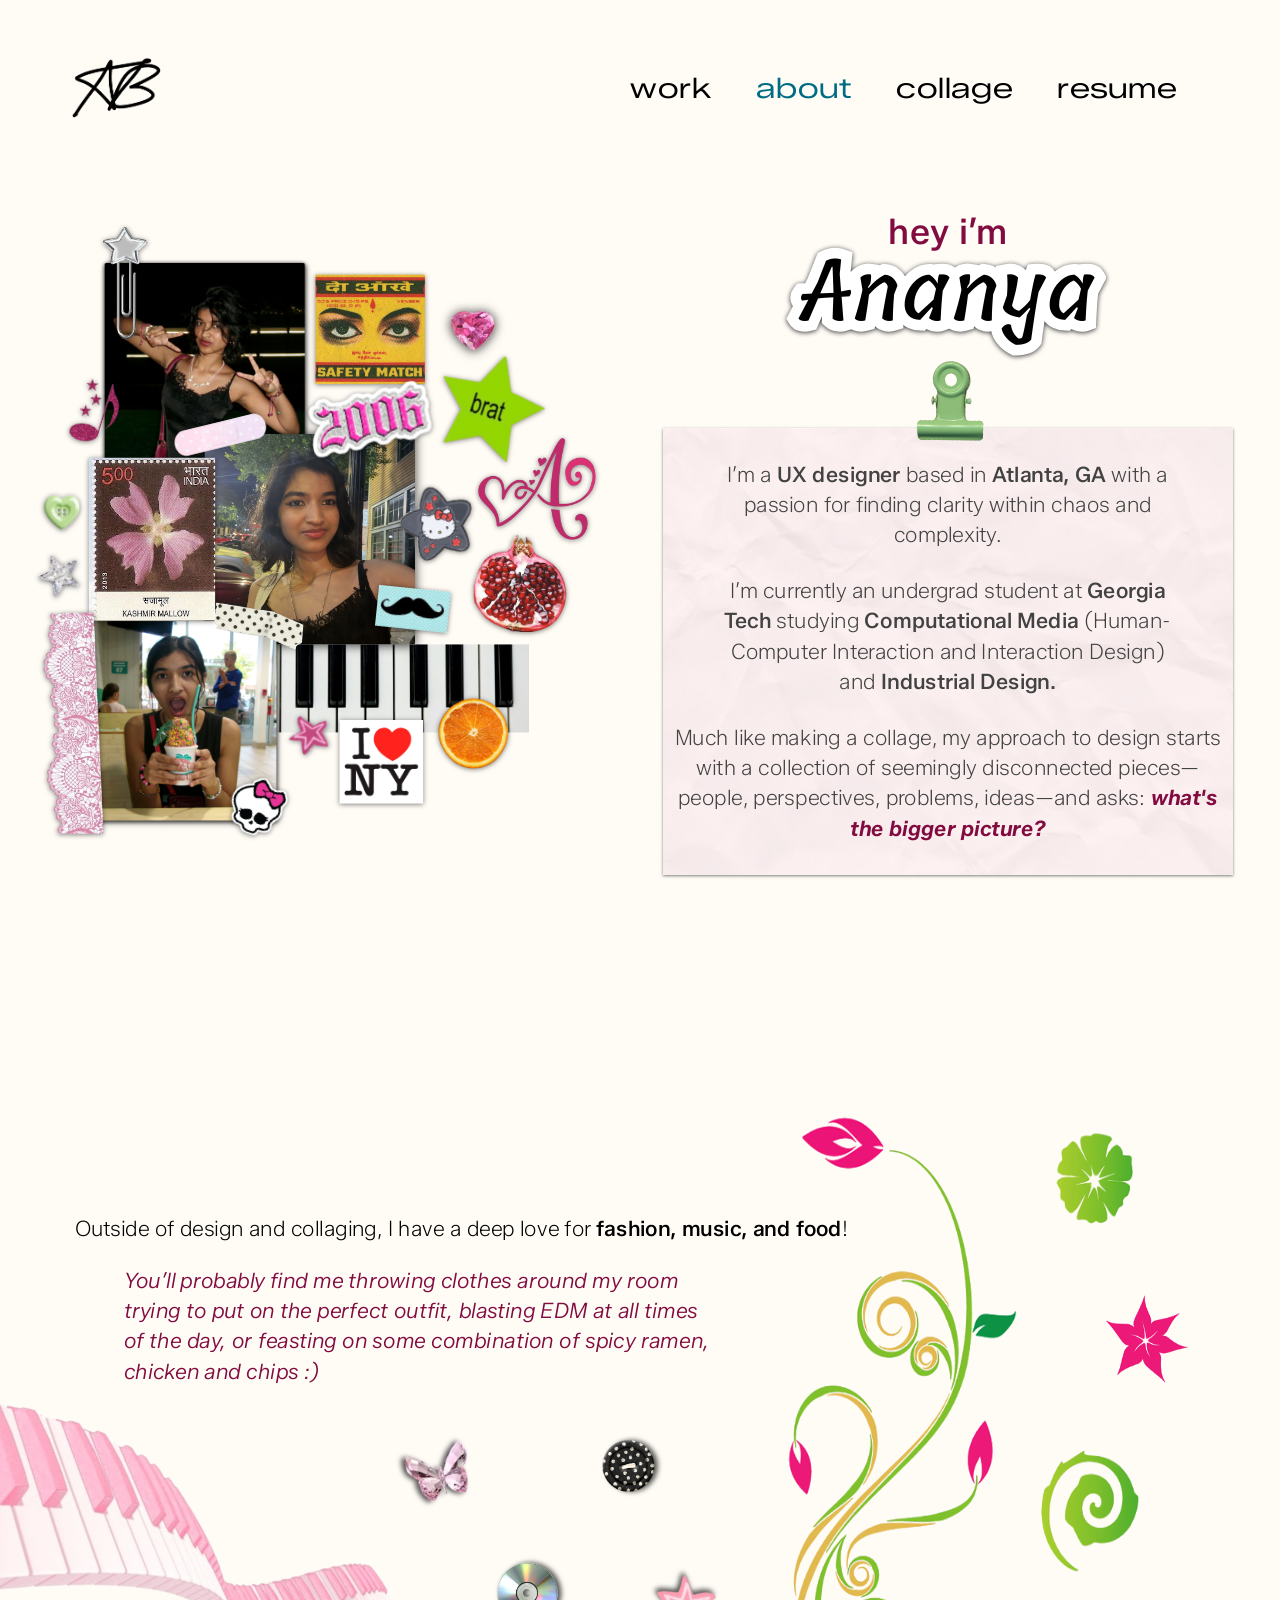
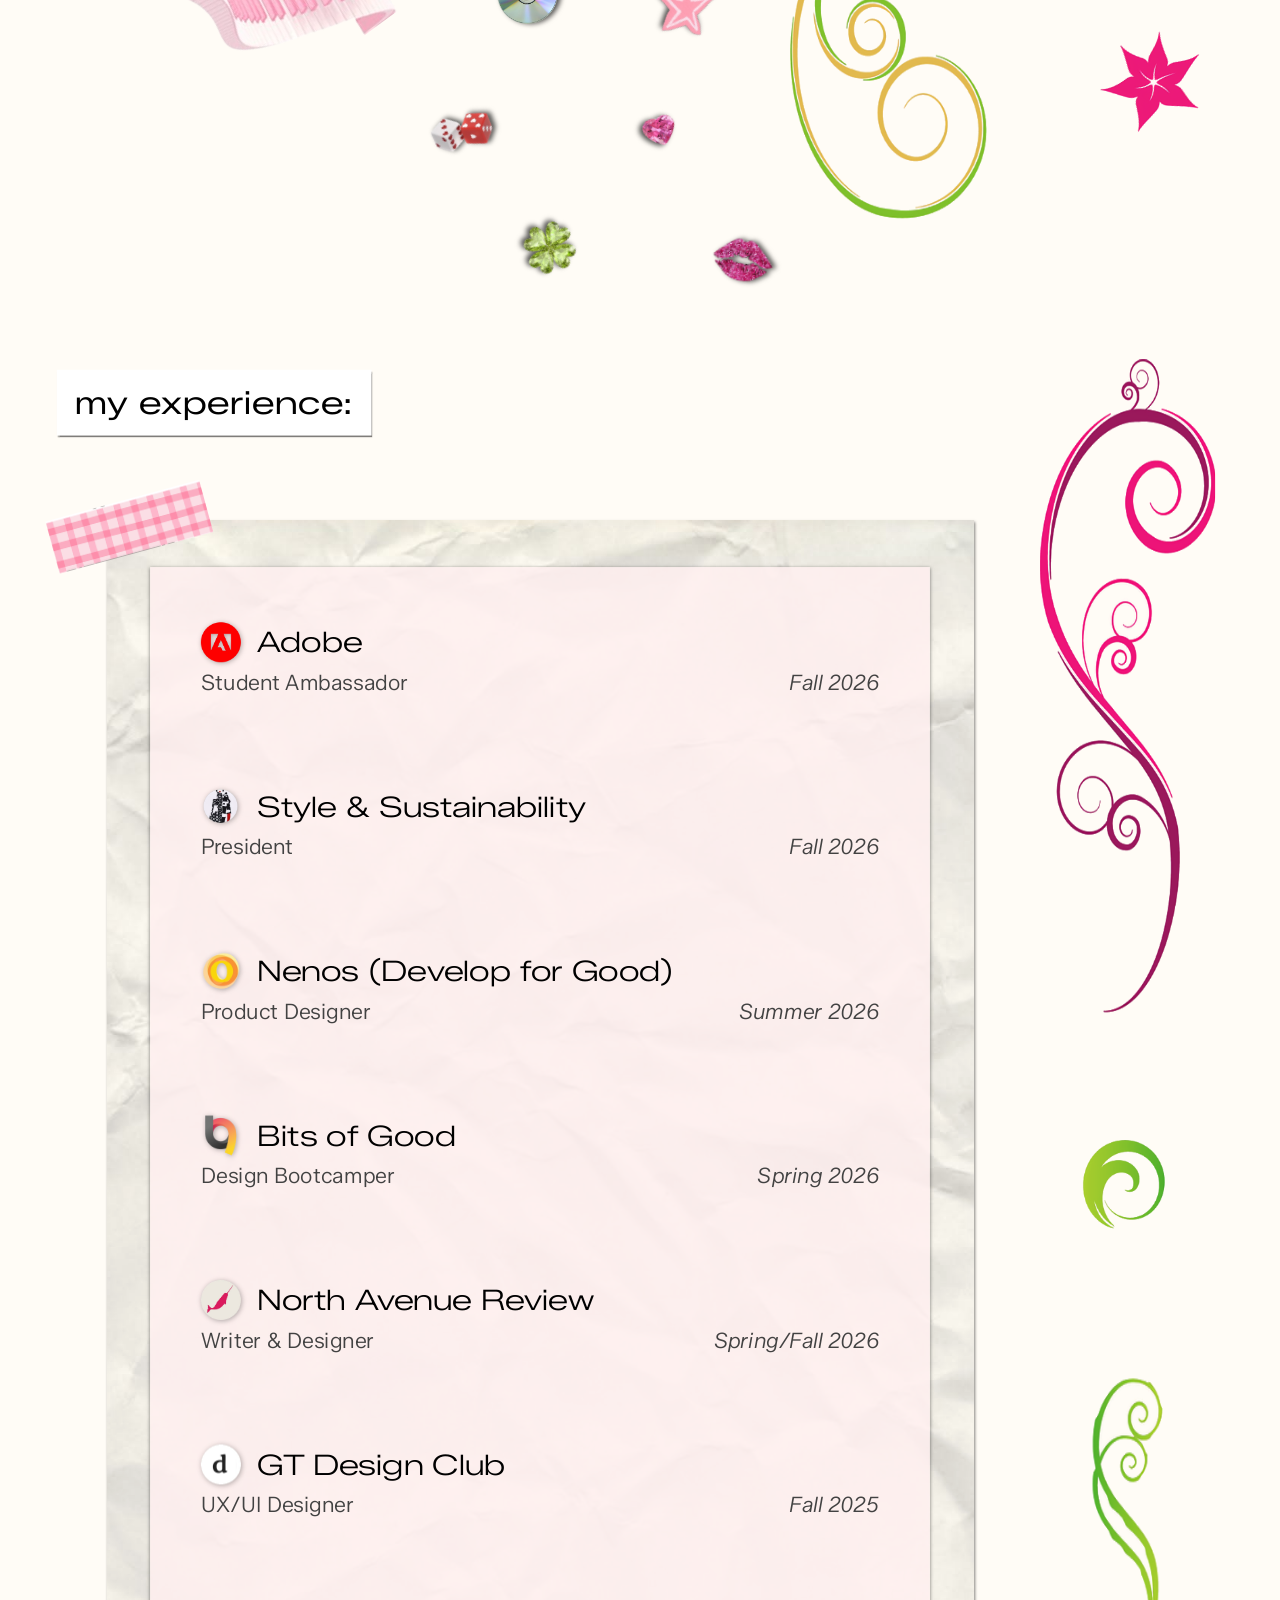
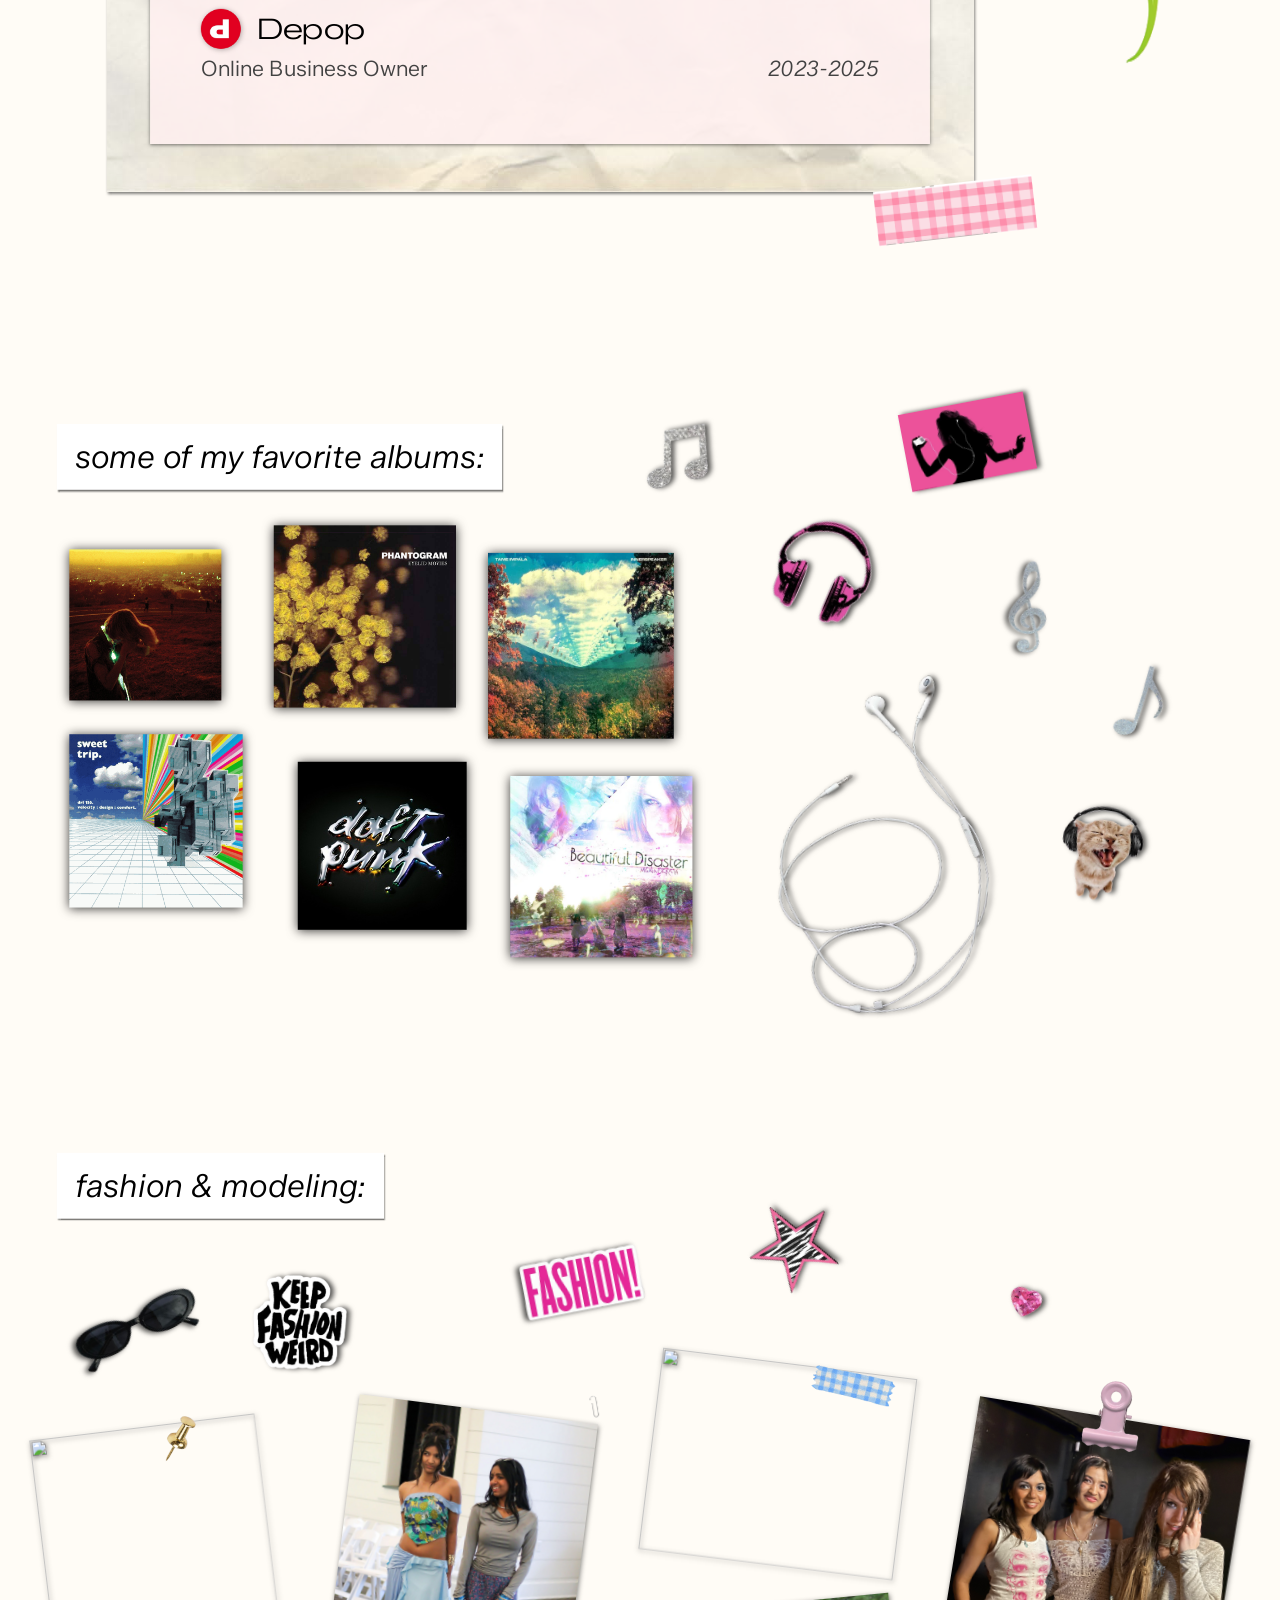
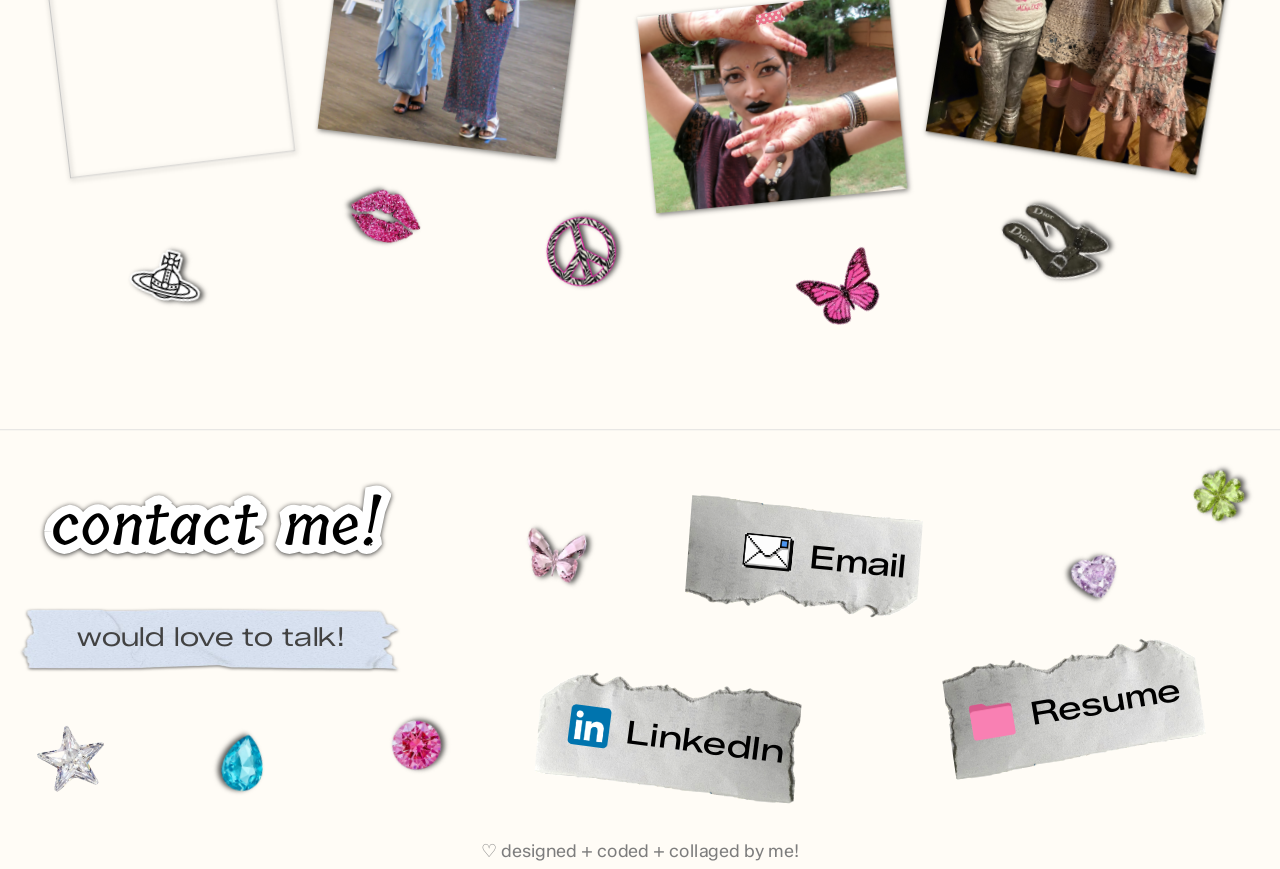
==== about.html @ a6834ad9 "first commit" ====
<!DOCTYPE html>
<html lang="en">
<head>
<meta charset="UTF-8">
<meta name="viewport" content="width=device-width, initial-scale=1.0">
<title>about ananya banerjee</title>
<link rel="preconnect" href="https://fonts.googleapis.com">
<link rel="preconnect" href="https://fonts.gstatic.com" crossorigin>
<link href="https://fonts.googleapis.com/css2?family=Tillana:wght@500&family=Zalando+Sans:ital,wght@0,200;0,300;0,400;0,500;0,600;1,300;1,500;1,600&family=Zalando+Sans+Expanded:wght@300;400;500&display=swap" rel="stylesheet">
<link rel="stylesheet" href="style.css">
</head>
<body>

<div class="canvas-wrap">
  <div class="page" style="--page-h:6378;">

    <!-- ============ NAV ============ -->
    <nav class="nav">
      <div class="nav-logo"><img src="Assets/ab_star.png" alt="AB monogram logo"></div>
      <ul class="nav-links">
        <li><a href="index.html">work</a></li>
        <li><a href="about.html" class="nav-current">about</a></li>
        <li><a href="coming-soon.html?project=Collage">collage</a></li>
        <li>
          <a href="https://docs.google.com/document/d/1rjOiWTw3FA5mIrzkZx_TTW7is4Xb-dvMyha_8OCmCT4/edit?usp=sharing"
             target="_blank"
             rel="noopener noreferrer">
            resume
          </a>
        </li>
      </ul>
    </nav>

    <!-- ============ INTRO: name + description ============ -->
    <div style="position:absolute;left:744px;top:241px;width:644px;display:flex;flex-direction:column;align-items:center;gap:105px;">
      <div style="display:flex;flex-direction:column;align-items:center;gap:0px;">
        <p class="about-name-label">hey i&rsquo;m</p>
        <p class="about-name">Ananya</p>
      </div>
      <div style="position:relative;width:641px;height:502px;">
        <img src="Assets/crinkled_paper.png" alt="" style="position:absolute;inset:0;width:100%;height:100%;object-fit:cover;">
        <div class="desc-card" style="position:absolute;inset:0;width:100%;height:100%;">
          <p>I&rsquo;m a <span class="med">UX designer</span> based in <span class="med">Atlanta, GA</span> with a passion for finding clarity within chaos and complexity.</p>
          <p style="margin-left:20px;margin-right:20px;">I&rsquo;m currently an undergrad student at <span class="med">Georgia Tech</span> studying <span class="med">Computational Media</span> (Human-Computer Interaction and Interaction Design) and <span class="med">Industrial Design.</span></p>
          <p style="margin-left:-33px;margin-right:-33px;">Much like making a collage, my approach to design starts with a collection of seemingly disconnected pieces&mdash;people, perspectives, problems, ideas&mdash;and asks: <span class="accent">what's the bigger picture?</span></p>
        </div>
      </div>
    </div>

    <!-- ============ INTRO: photo collage + decorative ephemera ============ -->
    <div class="photo-frame" style="left:112.09px;top:290.54px;width:236.539px;height:236.539px;"><img src="Assets/about_img1.png" alt="Ananya at night"></div>
    <div class="sk" style="--l:207.75px;--t:725px;--w:386.985px;--h:99.138px;"><img src="Assets/pianO_basic.jpg" alt=""></div>
    <div class="photo-frame rounded" style="left:230.36px;top:487.95px;width:236.974px;height:236.974px;filter:drop-shadow(0px 1px 6px rgba(0,0,0,0.8));"><img src="Assets/about_img2.png" alt="Ananya photo" style="object-position:50% 30%;"></div>
    <div class="photo-frame" style="left:80.35px;top:693.79px;width:236.539px;height:236.539px;"><img src="Assets/about_img3.png" alt="Ananya photo"></div>

    <div class="sk shadow-sm" style="--l:355px;--t:309px;--w:123.487px;--h:123.487px;"><img src="Assets/about_match.png" alt=""></div>

    <div class="sk" style="--l:460.64px;--t:375.42px;--w:169.403px;--h:169.403px;">
      <div class="sk-i shadow-sm" style="--iw:123.487px;--ih:123.487px;--r:30.94deg;"><img src="Assets/about_brat.png" alt=""></div>
    </div>

    <div class="sk shadow-sm" style="--l:100px;--t:515px;--w:142px;--h:183px;"><img src="Assets/india_stamp_flower.jpg" alt=""></div>

    <div class="sk" style="--l:443px;--t:539px;--w:97.978px;--h:96.189px;">
      <div class="sk-i shadow-sm" style="--iw:82.009px;--ih:79.61px;--r:-13.16deg;"><img src="Assets/hk_stra.png" alt=""></div>
    </div>

    <div class="sk" style="--l:341px;--t:424px;--w:150.87px;--h:94.377px;">
      <div class="sk-i shadow-sm" style="--iw:140.141px;--ih:67.548px;--r:-11.61deg;"><img src="Assets/2006.png" alt=""></div>
    </div>

    <div class="sk" style="--l:429.51px;--t:660.66px;--w:70.587px;--h:47.771px;">
      <div class="sk-i shadow-sm" style="--iw:81.31px;--ih:45.655px;--r:5.88deg;"><img src="Assets/blue_mustache.jpg" alt=""></div>
    </div>

    <div class="sk" style="--l:188.62px;--t:461.86px;--w:115.054px;--h:56.544px;">
      <div class="sk-i" style="--iw:110.8px;--ih:31.291px;--r:-13.64deg;"><img src="Assets/bandage.png" alt=""></div>
    </div>

    <div class="sk shadow-sm" style="--l:527.6px;--t:464.9px;--w:162.775px;--h:165.073px;"><img src="Assets/A_curvy.png" alt=""></div>

    <div class="sk shadow-sm" style="--l:532.99px;--t:601.87px;--w:103.646px;--h:109.404px;"><img src="Assets/pomegranate.png" alt=""></div>

    <div class="sk shadow-sm" style="--l:115.27px;--t:255.15px;--w:51.164px;--h:127.324px;"><img src="Assets/star_clip.png" alt=""></div>

    <div class="sk shadow-sm" style="--l:382px;--t:810px;--w:93.92px;--h:93.92px;"><img src="Assets/ilyny.jpg" alt=""></div>

    <div class="sk" style="--l:45px;--t:401px;--w:135.691px;--h:116.774px;">
      <div class="sk-i shadow-sm" style="--iw:84.512px;--ih:95.481px;--r:17.83deg;"><img src="Assets/music.png" alt=""></div>
    </div>

    <div class="sk shadow-sm" style="--l:492.99px;--t:785.36px;--w:79.005px;--h:79.267px;"><img src="Assets/orange.png" alt=""></div>

    <div class="sk" style="--l:317.32px;--t:793.19px;--w:64.992px;--h:64.959px;">
      <div class="sk-i flip shadow-sm" style="--iw:44.513px;--ih:47.38px;--r:134.54deg;"><img src="Assets/dark_pink_star.png" alt=""></div>
    </div>

    <div class="sk" style="--l:40px;--t:614.577px;--w:54.063px;--h:64.063px;">
      <div class="sk-i shadow-sm" style="--iw:58.109px;--ih:58.109px;--r:-25.32deg;"><img src="Assets/star_gem.png" alt=""></div>
    </div>

    <div class="sk shadow-card" style="--l:480px;--t:320px;--w:104px;--h:104px;"><img src="Assets/pink_gem.png" alt=""></div>

    <div class="sk shadow-sm" style="--l:49px;--t:686px;--w:67.216px;--h:255.236px;"><img src="Assets/pink_lace.png" alt=""></div>

    <div class="sk" style="--l:239.49px;--t:856.67px;--w:99.263px;--h:101.289px;">
      <div class="sk-i shadow-sm" style="--iw:76.941px;--ih:80.261px;--r:19.43deg;"><img src="Assets/mh_logo.png" alt=""></div>
    </div>

    <div class="sk" style="--l:239px;--t:678px;--w:103.272px;--h:52.836px;">
      <div class="sk-i" style="--iw:100px;--ih:45px;--r:4.58deg;"><img src="Assets/white_black_polka_tape.png" alt=""></div>
    </div>

    <div class="sk" style="--l:54px;--t:558.424px;--w:30px;--h:35.062px;">
      <div class="sk-i shadow-sm" style="--iw:84.934px;--ih:64.64px;--r:-0.68deg;"><img src="Assets/green_heart.png" alt=""></div>
    </div>

    <!-- ============ decorative vines (metro_24) + piano ============ -->
    <div class="sk" style="--l:851px;--t:1255px;--w:304px;--h:826px;">
      <div class="sk-i" style="--iw:304px;--ih:826px;transform:rotate(180deg) scaleY(-1);">
        <div class="crop"><img src="Assets/metro_24.png" alt="" style="left:-77.14%;top:0%;width:365.71%;height:118.68%;"></div>
      </div>
    </div>
    <div class="sk" style="--l:1170px;--t:2204px;--w:197px;--h:769px;">
      <div class="crop"><img src="Assets/metro_24.png" alt="" style="left:-0.16%;top:-0.05%;width:494.12%;height:118.68%;"></div>
    </div>
    <div class="sk" style="--l:1200px;--t:3340px;--w:140px;--h:352px;">
      <div class="crop"><img src="Assets/metro_24.png" alt="" style="left:-702.36%;top:-8.33%;width:927.06%;height:388.22%;"></div>
    </div>
    <div class="sk" style="--l:1210px;--t:3071px;--w:106px;--h:122px;">
      <div class="crop"><img src="Assets/metro_24.png" alt="" style="left:-813.13%;top:-315.17%;width:927.06%;height:638.57%;"></div>
    </div>
    <div class="sk" style="--l:1182px;--t:1250px;--w:104px;--h:147px;">
      <div class="crop"><img src="Assets/metro_24.png" alt="" style="left:-937.59%;top:-115.15%;width:1069.01%;height:666.86%;"></div>
    </div>
    <div class="sk" style="--l:1242px;--t:1453px;--w:98px;--h:111px;">
      <div class="crop"><img src="Assets/metro_24.png" alt="" style="left:-556.82%;top:-422.08%;width:861.84%;height:666.86%;"></div>
    </div>
    <div class="sk" style="--l:1170px;--t:1624px;--w:116px;--h:147px;">
      <div class="crop"><img src="Assets/metro_24.png" alt="" style="left:-842.27%;top:-220.58%;width:958.42%;height:666.86%;"></div>
    </div>
    <div class="sk" style="--l:1210px;--t:1808px;--w:171.116px;--h:166.412px;">
      <div class="sk-i" style="--iw:114px;--ih:130px;transform:rotate(-123deg) scaleY(-1);">
        <div class="crop"><img src="Assets/metro_24.png" alt="" style="left:-556.82%;top:-422.08%;width:861.84%;height:666.86%;"></div>
      </div>
    </div>
    <div class="sk" style="--l:-180px;--t:1356px;--w:699.173px;--h:699.173px;">
      <div class="sk-i" style="--iw:500px;--ih:500px;--r:53.59deg;"><img src="Assets/piano.png" alt=""></div>
    </div>

    <!-- ============ blurb: hobbies ============ -->
    <p class="blurb" style="left:84px;top:1365px;width:887px;">Outside of design and collaging, I have a deep love for <span class="med">fashion, music, and food</span>!</p>
    <p class="blurb-accent" style="left:139px;top:1424px;width:660px;">You&rsquo;ll probably find me throwing clothes around my room trying to put on the perfect outfit, blasting EDM at all times of the day, or feasting on some combination of spicy ramen, chicken and chips :)</p>

    <div class="sk" style="--l:444px;--t:1599px;--w:103.917px;--h:115.263px;">
      <div class="sk-i shadow-l" style="--iw:81.123px;--ih:97.312px;--r:-15.29deg;"><img src="Assets/butterfly_gem.png" alt=""></div>
    </div>
    <div class="sk shadow-r" style="--l:553px;--t:1752px;--w:82px;--h:80px;"><img src="Assets/cd.png" alt=""></div>
    <div class="sk shadow-r" style="--l:678px;--t:1620px;--w:58px;--h:58px;"><img src="Assets/button.png" alt=""></div>
    <div class="sk" style="--l:722px;--t:1761px;--w:99.98px;--h:98.651px;">
      <div class="sk-i flip shadow-r" style="--iw:69px;--ih:74px;--r:-124.17deg;"><img src="Assets/star_light_pink.png" alt=""></div>
    </div>
    <div class="sk" style="--l:465px;--t:1904px;--w:112.027px;--h:92.823px;">
      <div class="sk-i shadow-r" style="--iw:96px;--ih:62px;--r:-21.46deg;"><img src="Assets/dice.png" alt=""></div>
    </div>
    <div class="sk" style="--l:796px;--t:2061px;--w:80.009px;--h:63.4px;">
      <div class="sk-i shadow-r" style="--iw:74px;--ih:55px;--r:6.82deg;"><img src="Assets/lips.png" alt=""></div>
    </div>
    <div class="sk" style="--l:695px;--t:1904px;--w:94.434px;--h:88.028px;">
      <div class="sk-i shadow-l" style="--iw:77.26px;--ih:67.185px;--r:-18.28deg;"><img src="Assets/pink_gem.png" alt=""></div>
    </div>
    <div class="sk" style="--l:580px;--t:2040px;--w:76.386px;--h:76.386px;">
      <div class="sk-i shadow-l" style="--iw:56.731px;--ih:56.731px;--r:27.19deg;"><img src="Assets/lucky_gem.png" alt=""></div>
    </div>

    <!-- ============ EXPERIENCE ============ -->
    <p class="label-plain" style="left:64px;top:2216px;">my experience:</p>

    <div class="exp-outer" style="left:120px;top:2385px;width:976px;height:1431px;">
      <img class="bg" src="Assets/crinkled_paper.png" alt="">
      <div class="exp-panel">
        <div class="exp-list">
          <div class="exp-item">
            <div class="exp-title-row">
              <div class="exp-logo"><img src="Assets/adobe.png" alt=""></div>
              <p class="exp-company">Adobe</p>
            </div>
            <div class="exp-subtitle-row"><span>Student Ambassador</span><span class="exp-date">Fall 2026</span></div>
          </div>
          <div class="exp-item">
            <div class="exp-title-row">
              <div class="exp-logo"><img src="Assets/logo_style_sustainability.png" alt=""></div>
              <p class="exp-company">Style &amp; Sustainability</p>
            </div>
            <div class="exp-subtitle-row"><span>President</span><span class="exp-date">Fall 2026</span></div>
          </div>
          <div class="exp-item">
            <div class="exp-title-row">
              <div class="exp-logo"><img src="Assets/logo_nenos.png" alt=""></div>
              <p class="exp-company">Nenos (Develop for Good)</p>
            </div>
            <div class="exp-subtitle-row"><span>Product Designer</span><span class="exp-date">Summer 2026</span></div>
          </div>
          <div class="exp-item">
            <div class="exp-title-row">
              <div class="exp-logo"><img src="Assets/logo_bits_of_good.png" alt=""></div>
              <p class="exp-company">Bits of Good</p>
            </div>
            <div class="exp-subtitle-row"><span>Design Bootcamper</span><span class="exp-date">Spring 2026</span></div>
          </div>
          <div class="exp-item">
            <div class="exp-title-row">
              <div class="exp-logo"><img src="Assets/logo_north_ave_review.png" alt=""></div>
              <p class="exp-company">North Avenue Review</p>
            </div>
            <div class="exp-subtitle-row"><span>Writer &amp; Designer</span><span class="exp-date">Spring/Fall 2026</span></div>
          </div>
          <div class="exp-item">
            <div class="exp-title-row">
              <div class="exp-logo"><img src="Assets/logo_gt_design_club.png" alt=""></div>
              <p class="exp-company">GT Design Club</p>
            </div>
            <div class="exp-subtitle-row"><span>UX/UI Designer</span><span class="exp-date">Fall 2025</span></div>
          </div>
          <div class="exp-item">
            <div class="exp-title-row">
              <div class="exp-logo"><img src="Assets/logo_depop.png" alt=""></div>
              <p class="exp-company">Depop</p>
            </div>
            <div class="exp-subtitle-row"><span>Online Business Owner</span><span class="exp-date">2023-2025</span></div>
          </div>
        </div>
      </div>
    </div>

    <div class="sk" style="--l:982px;--t:3796px;--w:185.254px;--h:81.041px;">
      <div class="sk-i" style="--iw:179.475px;--ih:61px;--r:-6.54deg;"><img src="Assets/ginghamtape.png" alt=""></div>
    </div>
    <div class="sk" style="--l:51.03px;--t:2339.57px;--w:189.188px;--h:105.891px;">
      <div class="sk-i" style="--iw:179.475px;--ih:61px;--r:-15.19deg;"><img src="Assets/ginghamtape.png" alt=""></div>
    </div>
    <div class="sk" style="--l:1022.01px;--t:363.33px;--w:86.013px;--h:180.806px;">
      <div class="sk-i" style="--iw:74.912px;--ih:93.138px;--r:-7.21deg;"><img src="Assets/green_clip.png" alt=""></div>
    </div>

    <!-- ============ FAVORITE ALBUMS ============ -->
    <p class="label-italic" style="left:64px;top:4077px;">some of my favorite albums:</p>

    <div class="sk shadow-card" style="--l:78px;--t:4218px;--w:171px;--h:170px;"><img src="Assets/era_extrana.png" alt=""></div>
    <div class="sk shadow-card" style="--l:308px;--t:4191px;--w:205px;--h:205px;"><img src="Assets/eyelid_movies.jpg" alt=""></div>
    <div class="sk shadow-card" style="--l:549px;--t:4222px;--w:209px;--h:209px;"><img src="Assets/innerspeaker.webp" alt=""></div>
    <div class="sk shadow-card" style="--l:78px;--t:4426px;--w:195px;--h:195px;"><img src="Assets/sweet_trip.png" alt=""></div>
    <div class="sk shadow-card" style="--l:335px;--t:4457px;--w:190px;--h:189px;"><img src="Assets/discovery.jpg" alt=""></div>
    <div class="sk shadow-card" style="--l:574px;--t:4473px;--w:205px;--h:204px;"><img src="Assets/mgna_crrrta.webp" alt=""></div>

    <div class="sk" style="--l:715px;--t:4064px;--w:97.631px;--h:95.954px;">
      <div class="sk-i shadow-r" style="--iw:86px;--ih:84px;--r:-8.63deg;"><img src="Assets/music_double.png" alt=""></div>
    </div>
    <div class="sk" style="--l:854px;--t:4167px;--w:144.688px;--h:147.147px;">
      <div class="sk-i shadow-r" style="--iw:108.818px;--ih:113.491px;--r:23.16deg;"><img src="Assets/headphones.png" alt=""></div>
    </div>
    <div class="sk" style="--l:1010px;--t:4040px;--w:156.593px;--h:113.147px;">
      <div class="sk-i shadow-r" style="--iw:142.658px;--ih:88.054px;--r:-10.76deg;"><img src="Assets/ipod.jpg" alt=""></div>
    </div>
    <div class="sk" style="--l:852px;--t:4337px;--w:296.06px;--h:429.051px;">
      <div class="sk-i shadow-r" style="--iw:245px;--ih:400px;--r:7.65deg;"><img src="Assets/wired_head.png" alt=""></div>
    </div>
    <div class="sk" style="--l:1116px;--t:4220.99px;--w:83.77px;--h:126.673px;">
      <div class="sk-i shadow-l" style="--iw:59.485px;--ih:116.394px;--r:-12.79deg;"><img src="Assets/treble.png" alt=""></div>
    </div>
    <div class="sk" style="--l:1159.97px;--t:4474.88px;--w:153.87px;--h:168.796px;">
      <div class="sk-i shadow-r" style="--iw:130.377px;--ih:148.704px;--r:9.84deg;"><img src="Assets/cat_headphones.png" alt=""></div>
    </div>
    <div class="sk" style="--l:1237px;--t:4337px;--w:92.208px;--h:109.873px;">
      <div class="sk-i shadow-r" style="--iw:66.7px;--ih:94px;--r:17.77deg;"><img src="Assets/eighth_note.png" alt=""></div>
    </div>

    <!-- ============ FASHION & MODELING ============ -->
    <p class="label-italic" style="left:64px;top:4897px;">fashion &amp; modeling:</p>

    <div class="photo-frame" style="left:380px;top:5184px;width:270px;height:379px;transform:rotate(7.19deg);"><img src="fotos of meee/IMG_8413.jpg" alt=""></div>
    <div class="photo-frame" style="left:1070px;top:5193px;width:308.37px;height:381.935px;transform:rotate(9.23deg);"><img src="Assets/converted/IMG_4389.jpg" alt=""></div>
    <div class="photo-frame" style="left:55px;top:5204px;width:255px;height:383px;transform:rotate(-6.9deg);"><img src="fotos of meee/IMG_8799.JPG" alt=""></div>
    <div class="photo-frame" style="left:727px;top:5405px;width:283.727px;height:221.763px;transform:rotate(-5.58deg);"><img src="fotos of meee/102_2650.JPG" alt=""></div>
    <div class="photo-frame" style="left:731px;top:5133px;width:288.268px;height:228.287px;transform:rotate(7.07deg);"><img src="fotos of meee/100_1731.jpg" alt=""></div>

    <div class="sk" style="--l:170px;--t:5189px;--w:60.719px;--h:54.889px;">
      <div class="sk-i" style="--iw:49.992px;--ih:35.062px;--r:151.03deg;"><img src="Assets/gold_pin.png" alt=""></div>
    </div>
    <div class="sk" style="--l:651px;--t:5144px;--w:35px;--h:72px;"><img src="Assets/half_paperclip.png" alt="" style="object-fit:contain;"></div>
    <div class="sk" style="--l:894px;--t:5093px;--w:131.168px;--h:131.168px;">
      <div class="sk-i" style="--iw:93.39px;--ih:93.39px;--r:38.29deg;"><img src="Assets/blue_gingham.png" alt=""></div>
    </div>
    <div class="sk" style="--l:820px;--t:5393px;--w:90.183px;--h:52.843px;">
      <div class="sk-i" style="--iw:84.625px;--ih:37.633px;--r:-10.82deg;"><img src="Assets/pink_polka.png" alt="" style="object-fit:contain;"></div>
    </div>
    <div class="sk" style="--l:1200px;--t:5139px;--w:107.989px;--h:107.989px;">
      <div class="sk-i" style="--iw:94.112px;--ih:94.112px;--r:9.23deg;"><img src="Assets/light_pink_clip.png" alt=""></div>
    </div>
    <div class="sk" style="--l:579px;--t:4980px;--w:145.729px;--h:93.615px;">
      <div class="sk-i shadow-l" style="--iw:135px;--ih:95px;--r:-11.06deg;"><img src="Assets/fashion.png" alt=""></div>
    </div>
    <div class="sk" style="--l:78px;--t:5040px;--w:155.595px;--h:110.846px;">
      <div class="sk-i shadow-l" style="--iw:147.32px;--ih:52.552px;--r:-25.5deg;"><img src="Assets/sunglasses.png" alt=""></div>
    </div>
    <div class="sk" style="--l:131px;--t:5663px;--w:113.61px;--h:94.827px;">
      <div class="sk-i shadow-r" style="--iw:98.554px;--ih:72.292px;--r:14.62deg;"><img src="Assets/vw.png" alt=""></div>
    </div>
    <div class="sk shadow-r" style="--l:280px;--t:5030px;--w:115px;--h:115px;"><img src="Assets/fash_weird.png" alt=""></div>
    <div class="sk" style="--l:1122px;--t:5612px;--w:131.696px;--h:118.523px;">
      <div class="sk-i shadow-r" style="--iw:111px;--ih:92px;--r:-15.64deg;"><img src="Assets/dior.png" alt=""></div>
    </div>
    <div class="sk" style="--l:824px;--t:4932px;--w:134.471px;--h:133.233px;">
      <div class="sk-i shadow-r" style="--iw:99px;--ih:95px;--r:-32.36deg;"><img src="Assets/zebra_star.png" alt=""></div>
    </div>
    <div class="sk" style="--l:1107px;--t:5019px;--w:93.267px;--h:91.315px;">
      <div class="sk-i shadow-r" style="--iw:75px;--ih:72px;--r:17.61deg;"><img src="Assets/pink_gem.png" alt=""></div>
    </div>
    <div class="sk" style="--l:383px;--t:5601px;--w:102.105px;--h:84.472px;">
      <div class="sk-i shadow-l" style="--iw:90px;--ih:67px;--r:12.17deg;"><img src="Assets/lips.png" alt=""></div>
    </div>
    <div class="sk" style="--l:606px;--t:5635px;--w:96.076px;--h:96.076px;">
      <div class="sk-i shadow-r" style="--iw:78.011px;--ih:78.011px;--r:-15.56deg;"><img src="Assets/peace_zebra.png" alt=""></div>
    </div>
    <div class="sk" style="--l:894px;--t:5665px;--w:116.912px;--h:115.592px;">
      <div class="sk-i" style="--iw:88px;--ih:77px;--r:-40.13deg;"><img src="Assets/pink_butterfly.png" alt=""></div>
    </div>

    <!-- ============ FOOTER / CONTACT (identical to home page) ============ -->
    <footer class="site-footer">
      <p class="footer-title">contact me!</p>

      <div class="sk" style="--l:769.58px;--t:70.39px;--w:269.65px;--h:145.45px;">
        <div class="sk-i flip" style="--iw:126.8px;--ih:261.13px;--r:-85.83deg;"><img class="paper" src="Assets/my own photos:assets/paper_scrap_3_cropped.png" alt=""></div>
      </div>
      <div class="sk" style="--l:834.6px;--t:113.61px;--w:169.57px;--h:59px;">
        <div class="sk-i contact-link" style="--iw:166.18px;--ih:43.24px;--r:5.51deg;">
          <div class="crop" style="width:55.51px;height:39.72px;flex-shrink:0;"><img src="Assets/email_icon.png" alt="" style="left:-23.28%;top:-50.2%;width:143.68%;height:200.8%;"></div>
          <span>Email</span>
        </div>
      </div>

      <div class="sk" style="--l:600.63px;--t:266.2px;--w:302.67px;--h:156.97px;">
        <div class="sk-i flip" style="--iw:133.09px;--ih:292.62px;--r:94.77deg;"><img class="paper" src="Assets/my own photos:assets/paper_scrap_3_cropped.png" alt=""></div>
      </div>
      <div class="sk" style="--l:638.17px;--t:307.8px;--w:227.6px;--h:73.77px;">
        <a href="https://www.linkedin.com/in/ananyaba/"
           target="_blank"
           rel="noopener noreferrer"
           style="text-decoration:none; color:inherit;">
        <div class="sk-i contact-link" style="--iw:223.62px;--ih:45.39px;--r:7.39deg;">
          <img src="Assets/linkedin_icon.png" alt="" class="contact-icon contain" style="width:45px;height:45px;">
          <span>LinkedIn</span>
        </div>
      </div>

      <div class="sk" style="--l:1057.45px;--t:224.78px;--w:300.77px;--h:171.45px;">
        <div class="sk-i" style="--iw:132.44px;--ih:284.89px;--r:81.86deg;"><img class="paper" src="Assets/my own photos:assets/paper_scrap_3_cropped.png" alt=""></div>
      </div>
      <div class="sk" style="--l:1088.65px;--t:268.81px;--w:238.37px;--h:83.39px;">
        <div class="sk-i contact-link" style="--iw:234.14px;--ih:45.03px;--r:-9.59deg;">
          <div class="crop" style="width:48px;height:41px;flex-shrink:0;"><img src="Assets/folder_pink.png" alt="" style="left:-14.66%;top:-25%;width:129.31%;height:150%;"></div>
          <span>Resume</span>
        </div>
      </div>

      <div class="sk" style="--l:579px;--t:89px;--w:92.19px;--h:104.3px;">
        <div class="sk-i shadow-r" style="--iw:76.36px;--ih:91.6px;--r:10.82deg;"><img src="Assets/butterfly_gem.png" alt=""></div>
      </div>
      <div class="sk" style="--l:1200px;--t:132.05px;--w:67.22px;--h:67.22px;">
        <div class="sk-i shadow-l" style="--iw:54.29px;--ih:54.29px;--r:-16.1deg;"><img src="Assets/heart_gem.png" alt=""></div>
      </div>

      <div class="sk" style="--l:5.2px;--t:181.07px;--w:463.2px;--h:109.86px;filter:drop-shadow(0px 1px 2px rgba(0, 0, 0, 0.6));"><img src="Assets/blue_tape.png" alt="" style="object-fit:fill;"></div>
      <p class="footer-tape-text" style="left:80.07px;top:213.59px;width:313.46px;">would love to talk!</p>

      <div class="sk" style="--l:30px;--t:320px;--w:100.88px;--h:100.88px;">
        <div class="sk-i" style="--iw:93.04px;--ih:92.04px;--r:-11deg;"><img src="Assets/star_gem.png" alt=""></div>
      </div>
      <div class="sk" style="--l:218px;--t:316px;--w:112.23px;--h:112.23px;">
        <div class="sk-i shadow-l" style="--iw:95.95px;--ih:95.95px;--r:10.8deg;"><img src="Assets/gem.png" alt=""></div>
      </div>
      <div class="sk" style="--l:1337px;--t:39px;--w:68.84px;--h:68.84px;">
        <div class="sk-i shadow-r" style="--iw:55.43px;--ih:55.43px;--r:-16.43deg;"><img src="Assets/lucky_gem.png" alt=""></div>
      </div>
      <div class="sk" style="--l:434px;--t:320px;--w:68.84px;--h:68.84px;">
        <div class="sk-i shadow-r" style="--iw:54.59px;--ih:54.59px;--r:-18.09deg;"><img src="Assets/pink_circle_gem.png" alt=""></div>
      </div>

      <p class="footer-signoff" style="left:528px;top:461px;width:384px;">&#9825; designed + coded + collaged by me!</p>
    </footer>

  </div>
</div>

<script>
(function () {
  var DESIGN_WIDTH = 1440;
  var DESIGN_HEIGHT = 6378;
  var MOBILE_BREAKPOINT = 768;
  var wrap = document.querySelector('.canvas-wrap');

  function applyCanvasScale() {
    var vw = window.innerWidth;
    if (vw < MOBILE_BREAKPOINT) {
      document.documentElement.style.removeProperty('--canvas-scale');
      wrap.style.height = '';
      wrap.style.overflow = '';
      return;
    }
    var scale = vw / DESIGN_WIDTH;
    document.documentElement.style.setProperty('--canvas-scale', scale);
    wrap.style.height = Math.round(DESIGN_HEIGHT * scale) + 'px';
    wrap.style.overflow = 'hidden';
  }

  applyCanvasScale();
  window.addEventListener('resize', applyCanvasScale);
})();
</script>

</body>
</html>
---- style.css ----
/* ===== Design tokens (from creative brief) ===== */
:root {
  --pink: #FFE8F5;
  --cream: #FFFCF6;
  --white: #FFFFFF;
  --black: #000000;
  --burgundy: #820C40;
  --teal: #006C84;
  --light-blue: #73DEFF;

  --font-display: 'Tillana', serif;
  --font-accent: 'Zalando Sans Expanded', sans-serif;
  --font-body: 'Zalando Sans', sans-serif;
  --font-brand: 'Onest', sans-serif;

  --page-w: 1440;
  --page-h: 4215;
}

* { box-sizing: border-box; }

body {
  margin: 0;
  background: var(--cream);
  color: var(--black);
}

img { max-width: none; }

/* =====================================================================
   Fixed 1440x4215 art-directed canvas, scaled uniformly to match the
   browser window width on desktop/laptop screens (>=768px) so every
   element keeps its exact relative position/spacing on any monitor.
   The scale factor (--canvas-scale) is computed in the small script
   at the bottom of the page and applied via transform:scale — layout
   math (not a "feature"), so it runs regardless of JS being otherwise
   reserved for the later drag/hover/shuffle interactivity pass.
   Below 768px this scaling is skipped entirely; that range gets its
   own restack/thin-density mobile treatment in a separate pass, and
   falls back to horizontal scroll of the untouched canvas until then.
   ===================================================================== */
.canvas-wrap {
  width: 100%;
  position: relative;
  overflow-x: auto;
}
.page {
  position: relative;
  width: calc(var(--page-w) * 1px);
  height: calc(var(--page-h) * 1px);
  background: var(--cream);
  overflow: hidden;
  transform: scale(var(--canvas-scale, 1));
  transform-origin: top left;
}

/* ===== Nav ===== */
.nav {
  position: absolute;
  left: 3px;
  top: 0;
  width: 1437px;
  height: 196px;
  display: flex;
  align-items: center;
  gap: 460px;
  padding: 35px 53px;
}
.nav-logo { width: 148px; height: 126px; flex-shrink: 0; }
.nav-logo img { width: 100%; height: 100%; object-fit: contain; }
.nav-links {
  display: flex;
  align-items: center;
  gap: 50px;
  margin: 0 0 0 45px;
  padding: 0;
  list-style: none;
  font-family: var(--font-accent);
  font-weight: 400;
  font-size: 32px;
  letter-spacing: 0.72px;
}
.nav-links a {
  color: var(--black);
  text-decoration: none;
}
.nav-links a:hover,
.nav-links a:focus-visible {
  text-decoration: underline;
}
.nav-links a.nav-current { color: var(--teal); }
.nav-links a:focus-visible {
  outline: 2px solid var(--burgundy);
  outline-offset: 4px;
}

/* ===== Die-cut sticker text =====
   True vector outline via -webkit-text-stroke (smooth curves, unlike the
   old stacked-text-shadow ring which faceted/scalloped on curved glyphs).
   paint-order puts the stroke behind the fill so it reads as an outline
   hugging the letterforms rather than a stroke sitting on top of them.
   The lift shadow stays a separate filter:drop-shadow — applied after
   the stroke+fill are composited, so it shadows the whole sticker shape
   (letters + white outline) as one silhouette. */
.name-text {
  position: absolute;
  left: var(--l);
  top: var(--t);
  width: var(--w);
  height: var(--h);
  margin: 0;
  display: flex;
  align-items: center;
  font-family: var(--font-display);
  font-weight: 500;
  font-size: 128px;
  line-height: 1;
  letter-spacing: 2.56px;
  color: var(--black);
  filter: drop-shadow(0px 1px 3px rgba(0, 0, 0, 0.8));
  -webkit-text-stroke: 32px #fff;
  paint-order: stroke fill;
}

/* ===== Hero tagline words (outer .sk positions the AABB; this inner
   element is sized to the pre-rotation intrinsic box and rotated,
   centered within the AABB by the outer's flex layout) ===== */
.tag-word {
  position: relative;
  flex-shrink: 0;
  width: var(--iw);
  height: var(--ih);
  margin: 0;
  display: flex;
  align-items: center;
  justify-content: center;
  font-family: var(--font-accent);
  font-weight: 500;
  font-size: 36px;
  letter-spacing: 0.72px;
  color: var(--burgundy);
  transform: rotate(var(--r, 0deg));
  z-index: 3;
}

/* ===== Sticker system ===== */
.sk {
  position: absolute;
  left: var(--l);
  top: var(--t);
  width: var(--w);
  height: var(--h);
  display: flex;
  align-items: center;
  justify-content: center;
}
.sk > img {
  display: block;
  width: 100%;
  height: 100%;
  object-fit: cover;
  pointer-events: none;
}
.sk.contain > img { object-fit: contain; }

.sk-i {
  position: relative;
  flex-shrink: 0;
  width: var(--iw);
  height: var(--ih);
  transform: rotate(var(--r, 0deg));
}
.sk-i.flip { transform: rotate(var(--r, 0deg)) scaleY(-1); }
.sk-i img {
  display: block;
  width: 100%;
  height: 100%;
  object-fit: cover;
  pointer-events: none;
}

/* Crops out padding baked into a source image by zooming/offsetting it
   within an overflow:hidden frame, matching each asset's Figma crop. */
.crop {
  position: relative;
  width: 100%;
  height: 100%;
  overflow: hidden;
}
.crop img {
  position: absolute;
  max-width: none;
  display: block;
  object-fit: fill;
}

/* Torn-paper photos read a little washed out against the cream page —
   boost brightness/contrast so the texture and edges show up clearly. */
.paper { filter: brightness(1.125) contrast(1.08); }

/* drop-shadow (not box-shadow) so the shadow hugs each sticker's actual
   non-transparent pixels (the white die-cut ring included) instead of its
   rectangular image bounding box. Exact values per Figma's two named
   effect styles: "home page items left" (shadow-l) and "home page right"
   (shadow-r), each sticker keeping whichever one Figma assigned it. */
.shadow-r   { filter: drop-shadow(4px 0px 3px rgba(0, 0, 0, 0.67)); }
.shadow-l   { filter: drop-shadow(-4px 0px 3px rgba(0, 0, 0, 0.67)); }
.shadow-tu  { filter: drop-shadow(1px -2px 3px rgba(0, 0, 0, 0.5)); }
.shadow-td  { filter: drop-shadow(1px 2px 3px rgba(0, 0, 0, 0.5)); }
.shadow-card { filter: drop-shadow(0px 1px 6px rgba(0, 0, 0, 0.8)); }
.shadow-quote{ box-shadow: 1px 2px 1.5px rgba(0, 0, 0, 0.5); }

/* ===== "my work:" banner ===== */
.work-banner {
  display: flex;
  align-items: center;
  justify-content: center;
  overflow: hidden;
}
.work-banner .banner-bg {
  position: absolute;
  inset: 0;
  width: 100%;
  height: 100%;
  object-fit: cover;
  z-index: 0;
}
.work-title {
  position: relative;
  z-index: 1;
  font-family: var(--font-display);
  font-weight: 500;
  font-size: 64px;
  letter-spacing: 1.28px;
  color: var(--black);
  text-align: center;
}

/* ===== Project boards (phone screenshots on colored card) ===== */
.project-board {
  position: relative;
  overflow: hidden;
  border-radius: 4px;
}
.proj-img {
  position: absolute;
  object-fit: cover;
  pointer-events: none;
}
.proj-img.contain { object-fit: contain; }

/* ===== Project name cards (white cards w/ logo + brand text) ===== */
.project-card {
  position: relative;
  background: var(--white);
  overflow: hidden;
  border-radius: 2px;
}
.proj-icon {
  position: absolute;
  pointer-events: none;
}
.proj-brand-title {
  position: absolute;
  margin: 0;
  font-family: var(--font-brand);
  font-weight: 700;
  font-size: 64px;
  color: #00441b;
  text-align: center;
  letter-spacing: -0.3px;
  text-shadow: 0px 4px 4px rgba(13, 53, 11, 0.25);
}
.proj-brand-sub {
  position: absolute;
  margin: 0;
  font-family: var(--font-brand);
  font-weight: 600;
  font-size: 20px;
  color: #41ab5d;
  text-align: center;
  letter-spacing: -0.3px;
}

/* ===== Quote boxes ===== */
.quote-box {
  position: absolute;
  background: var(--white);
  padding: 20px;
  min-height: 220px;
  display: flex;
  align-items: center;
}
.quote-box p {
  margin: 0;
  font-family: var(--font-body);
  font-style: italic;
  font-weight: 300;
  font-size: 32px;
  line-height: 45px;
  color: var(--black);
}

/* ===== Footer / contact ===== */
.site-footer {
  position: absolute;
  left: 0;
  bottom: 0;
  width: 1440px;
  height: 495px;
  background: var(--cream);
  border-top: 1px solid #ddd;
  overflow: hidden;
}
.footer-title {
  position: absolute;
  left: 57px;
  top: 73px;
  width: 393px;
  height: 68px;
  margin: 0;
  display: flex;
  align-items: center;
  font-family: var(--font-display);
  font-weight: 500;
  font-size: 64px;
  letter-spacing: 1.28px;
  color: var(--black);
  filter: drop-shadow(0px 1px 3px rgba(0, 0, 0, 0.8));
  -webkit-text-stroke: 20px #fff;
  paint-order: stroke fill;
}
.contact-link {
  display: flex;
  align-items: center;
  gap: 20px;
}
.contact-link span {
  font-family: var(--font-accent);
  font-weight: 500;
  font-size: 36px;
  letter-spacing: 0.72px;
  color: var(--black);
  white-space: nowrap;
}
.contact-icon { flex-shrink: 0; }
.footer-tape-text {
  position: absolute;
  margin: 0;
  font-family: var(--font-accent);
  font-weight: 400;
  font-size: 29.69px;
  letter-spacing: 0.594px;
  color: #424242;
  text-align: center;
}
.footer-signoff {
  position: absolute;
  margin: 0;
  font-family: var(--font-body);
  font-weight: 400;
  font-size: 20px;
  color: #7d7d7d;
  text-align: center;
}

/* ===== Coming soon / placeholder page ===== */
.coming-soon-main {
  position: relative;
  min-height: 60vh;
  display: flex;
  flex-direction: column;
  align-items: center;
  justify-content: center;
  text-align: center;
  gap: 28px;
  padding: 110px 24px 140px;
  overflow: hidden;
}
.coming-soon-tape {
  position: absolute;
  top: 46px;
  left: 50%;
  width: 190px;
  transform: translateX(-50%) rotate(-3deg);
  filter: drop-shadow(0px 1px 2px rgba(0, 0, 0, 0.5));
  pointer-events: none;
}
.coming-soon-tape img { display: block; width: 100%; }
.coming-soon-title {
  position: relative;
  margin: 0;
  font-family: var(--font-display);
  font-weight: 500;
  font-size: 64px;
  letter-spacing: 1.28px;
  color: var(--black);
  filter: drop-shadow(0px 1px 3px rgba(0, 0, 0, 0.8));
  -webkit-text-stroke: 20px var(--white);
  paint-order: stroke fill;
}
.coming-soon-message {
  position: relative;
  margin: 0;
  max-width: 480px;
  font-family: var(--font-body);
  font-weight: 300;
  font-size: 24px;
  line-height: 36px;
  color: var(--black);
}
.coming-soon-gem {
  position: absolute;
  width: 68px;
  pointer-events: none;
}
.coming-soon-gem img { display: block; width: 100%; }
.coming-soon-gem--1 {
  top: 130px;
  right: 18%;
  transform: rotate(-14deg);
  filter: drop-shadow(4px 0px 3px rgba(0, 0, 0, 0.67));
}
.coming-soon-gem--2 {
  bottom: 90px;
  left: 16%;
  width: 56px;
  transform: rotate(12deg);
  filter: drop-shadow(-4px 0px 3px rgba(0, 0, 0, 0.67));
}
.coming-soon-main .ty-view-more {
  margin-top: 0;
}

/* ===== About page: intro name + description ===== */
.about-name-label {
  margin: 0;
  font-family: var(--font-body);
  font-weight: 500;
  font-size: 40px;
  line-height: 1;
  color: var(--burgundy);
  text-align: center;
}
.about-name {
  margin: 0;
  font-family: var(--font-display);
  font-weight: 500;
  font-size: 96px;
  line-height: 1;
  letter-spacing: 1.92px;
  color: var(--black);
  text-align: center;
  -webkit-text-stroke: 24px #fff;
  paint-order: stroke fill;
  filter: drop-shadow(0px 1px 3px rgba(0, 0, 0, 0.8));
}
.desc-card {
  position: absolute;
  background: rgba(255, 239, 244, 0.7);
  box-shadow: 0px 1px 3px rgba(0, 0, 0, 0.5);
  padding: 60px 45px;
  display: flex;
  flex-direction: column;
  justify-content: center;
  gap: 29px;
  font-family: var(--font-body);
  font-weight: 100;
  font-size: 24px;
  line-height: 34px;
  color: #424242;
  text-align: center;
}
.desc-card p { margin: 0; }
.desc-card .med { font-weight: 500; }
.desc-card .accent { font-weight: 600; font-style: italic; color: var(--burgundy); }

/* ===== About page: section labels ===== */
.label-plain {
  position: absolute;
  background: var(--white);
  box-shadow: 1px 2px 1.5px rgba(0, 0, 0, 0.5);
  padding: 15px 20px;
  margin: 0;
  font-family: var(--font-accent);
  font-weight: 400;
  font-size: 36px;
  letter-spacing: 0.72px;
  color: var(--black);
  white-space: nowrap;
}
.label-italic {
  position: absolute;
  background: var(--white);
  box-shadow: 1px 2px 1.5px rgba(0, 0, 0, 0.5);
  padding: 15px 20px;
  margin: 0;
  font-family: var(--font-body);
  font-weight: 300;
  font-style: italic;
  font-size: 36px;
  color: var(--black);
  white-space: nowrap;
}

/* ===== About page: blurb paragraph ===== */
.blurb {
  position: absolute;
  margin: 0;
  font-family: var(--font-body);
  font-weight: 200;
  font-size: 24px;
  line-height: 34px;
  color: var(--black);
}
.blurb .med { font-weight: 500; }
.blurb-accent {
  position: absolute;
  margin: 0;
  font-family: var(--font-body);
  font-weight: 300;
  font-style: italic;
  font-size: 24px;
  line-height: 34px;
  color: var(--burgundy);
}

/* ===== About page: experience card ===== */
.exp-outer {
  position: absolute;
  box-shadow: 1px 2px 3px rgba(0, 0, 0, 0.5);
  overflow: hidden;
  display: flex;
  align-items: flex-start;
  padding: 53px 50px 52px 49px;
}
.shadow-sm { filter: drop-shadow(0px 1px 3px rgba(0, 0, 0, 0.5)); }
.exp-outer > img.bg {
  position: absolute;
  inset: 0;
  width: 100%;
  height: 100%;
  object-fit: cover;
  pointer-events: none;
}
.exp-panel {
  position: relative;
  background: rgba(255, 240, 240, 0.85);
  box-shadow: 0px 1px 4px rgba(0, 0, 0, 0.5);
  display: flex;
  align-items: center;
  justify-content: center;
  padding: 62px 57px;
  overflow: hidden;
}
.exp-list {
  display: flex;
  flex-direction: column;
  align-items: flex-end;
  gap: 95px;
  width: 763px;
}
.exp-item {
  display: flex;
  flex-direction: column;
  align-items: flex-start;
  width: 100%;
}
.exp-title-row {
  display: flex;
  align-items: center;
  gap: 18px;
}
.exp-logo {
  width: 45px;
  height: 45px;
  flex-shrink: 0;
  filter: drop-shadow(1px 1px 3px rgba(0, 0, 0, 0.3));
}
.exp-logo img { width: 100%; height: 100%; object-fit: cover; display: block; }
.exp-company {
  margin: 0;
  font-family: var(--font-accent);
  font-weight: 300;
  font-size: 32px;
  line-height: 45px;
  color: var(--black);
  white-space: nowrap;
}
.exp-subtitle-row {
  display: flex;
  justify-content: space-between;
  width: 100%;
  font-family: var(--font-body);
  font-weight: 300;
  font-size: 24px;
  line-height: 45px;
  color: #424242;
  white-space: nowrap;
}
.exp-date { font-style: italic; }

/* ===== About page: personal photos ===== */
.photo-frame {
  position: absolute;
  filter: drop-shadow(1px 2px 3px rgba(0, 0, 0, 0.5));
  overflow: hidden;
}
.photo-frame img {
  display: block;
  width: 100%;
  height: 100%;
  object-fit: cover;
}
.photo-frame.rounded { border-radius: 2px; }

/* ===== Accessibility ===== */
a:focus-visible,
button:focus-visible {
  outline: 2px solid var(--burgundy);
  outline-offset: 3px;
}

@media (prefers-reduced-motion: reduce) {
  * { scroll-behavior: auto !important; }
}

/* =====================================================================
   Placeful case study
   ===================================================================== */
.cs-body {
  background: var(--white);
  --placeful-dark-contrast: #984700;
  --placeful-dark-contrast-3: #d9733d;
  --placeful-highlight: #fa5f14;
  --placeful-highlight-2: #f3661b;
  --placeful-base: #fffbf7;
  --placeful-base-2: #fffbec;
  --placeful-card-title: #d97721;
  /* The case study is authored 1:1 against the Figma frame's literal px
     values (1440px-wide canvas), which reads oversized in a normal browser
     viewport — unlike index/about, this page has no fixed art-board to
     scale-to-fit. `zoom` shrinks the whole subtree uniformly (unlike
     `transform: scale`, it also affects layout, so no leftover empty
     space) while leaving every underlying px value matched to Figma. */
  zoom: 0.65;
}

/* ===== Main site nav (case study pages) ===== */
.site-nav {
  width: 100%;
  background: var(--cream);
  display: flex;
  align-items: center;
  justify-content: space-between;
  padding: 35px 53px;
}
.nav-logo-cs {
  width: 98px;
  height: 83px;
  flex-shrink: 0;
}
.nav-logo-cs img {
  display: block;
  width: 100%;
  height: 100%;
  object-fit: cover;
}
.site-nav ul {
  display: flex;
  align-items: center;
  gap: 50px;
  margin: 0;
  padding: 0;
  list-style: none;
  font-family: var(--font-accent);
  font-weight: 400;
  font-size: 30px;
  letter-spacing: 0.6px;
}
.site-nav ul a {
  color: var(--black);
  text-decoration: none;
}
.site-nav ul a:hover,
.site-nav ul a:focus-visible {
  text-decoration: underline;
}
.site-nav ul a.nav-current { color: var(--teal); }
.site-nav ul a:focus-visible {
  outline: 2px solid var(--burgundy);
  outline-offset: 4px;
}

.cs-section {
  padding: 0 24px;
}

/* Case-study pages are fluid-width (unlike index/about's fixed 1440
   art-board), so the shared 1440x495 .site-footer needs its own
   positioned, correctly-sized anchor to pin against. */
.cs-footer-band {
  width: 100%;
  background: var(--cream);
  display: flex;
  justify-content: center;
  margin-top: 143px;
}
.cs-footer-anchor {
  position: relative;
  width: 1440px;
  max-width: 100%;
  height: 495px;
}
/* Only the very first section needs top clearance below the subnav —
   every other gap in this page is an explicit margin (matched to Figma)
   on the first element of that section, so a blanket section padding
   would double up with it at every section boundary. */
#background {
  padding-top: 80px;
}

/* ===== Case study secondary nav (Background/Research/.../Reflection) ===== */
.cs-subnav-wrap {
  position: sticky;
  top: 0;
  z-index: 10;
  display: flex;
  justify-content: center;
  padding: 24px 24px 0;
  pointer-events: none;
}
.cs-subnav-wrap .cs-subnav {
  pointer-events: auto;
}
.cs-subnav {
  display: flex;
  align-items: center;
  gap: 50px;
  max-width: 1133px;
  padding: 20px 40px;
  background: var(--white);
  border-radius: 20px;
  box-shadow: 0px 1px 4px rgba(0, 0, 0, 0.3);
  overflow-x: auto;
}
.cs-subnav button {
  all: unset;
  cursor: pointer;
  flex-shrink: 0;
  font-family: var(--font-body);
  font-weight: 400;
  font-size: 24px;
  line-height: 45px;
  letter-spacing: 0.48px;
  text-transform: uppercase;
  white-space: nowrap;
  color: var(--black);
}
.cs-subnav button.active {
  font-weight: 600;
  color: var(--placeful-dark-contrast-3);
}
.cs-subnav button:focus-visible {
  outline: 2px solid var(--burgundy);
  outline-offset: 3px;
}

/* ===== Background section: intro ===== */
.cs-intro {
  max-width: 1210px;
  margin: 0 auto;
  display: flex;
  flex-direction: column;
  align-items: center;
  gap: 64px;
}

.intro-hero {
  position: relative;
  width: 100%;
  height: 657px;
  background: #fffbf7;
  border-radius: 20px;
  overflow: hidden;
}

.intro-layer {
  position: absolute;
  overflow: hidden;
}
.intro-layer img {
  position: absolute;
  display: block;
  max-width: none;
  pointer-events: none;
}

/* large wavy-line pattern, right side */
.intro-bg-r { left: 473px; top: 0; width: 777px; height: 657px; }
.intro-bg-r img { left: -165.53%; top: 0; width: 265.53%; height: 100%; }

/* phone mockups */
.intro-phones {
  left: 373px;
  top: 60px;
  width: 411px;
  height: 537px;
  filter: drop-shadow(8px 10px 25px rgba(0, 0, 0, 0.55));
}
.intro-phones img { left: -50.61%; top: -7.64%; width: 198.54%; height: 113.97%; }

/* wavy-line pattern, top-left corner */
.intro-bg-tl { left: 0; top: 0; width: 179px; height: 313px; }
.intro-bg-tl img { left: -0.06%; top: -57.53%; width: 1340.74%; height: 247.1%; }

/* wavy-line pattern, bottom-left corner */
.intro-bg-bl { left: 0; top: 381px; width: 445px; height: 276px; }
.intro-bg-bl img { left: -0.03%; top: -207.9%; width: 573.09%; height: 308.09%; }

/* small leaf logo watermark */
.intro-leaf { left: 265px; top: 96px; width: 82px; height: 87px; opacity: 0.5; }
.intro-leaf img { left: -176.94%; top: -149.13%; width: 1305.78%; height: 393.41%; }

.intro-details {
  width: 100%;
  margin: 0 auto;
  display: flex;
  flex-direction: column;
  align-items: center;
  gap: 45px;
}
.intro-title {
  margin: 0;
  width: 100%;
  font-family: var(--font-accent);
  font-weight: 400;
  font-size: 32px;
  line-height: 45px;
  letter-spacing: 0.64px;
  color: var(--black);
  text-align: center;
}
.intro-meta {
  display: flex;
  align-items: flex-start;
  justify-content: center;
  gap: 125px;
  width: 100%;
}
.intro-col {
  display: flex;
  flex-direction: column;
  gap: 7px;
}
.intro-col.role { width: 175px; }
.intro-col.tools { width: 122px; }
.intro-col.team { width: 182px; }
.intro-col.duration { width: 134px; }
.intro-col-label {
  margin: 0;
  width: 100%;
  font-family: var(--font-accent);
  font-weight: 600;
  font-size: 24px;
  line-height: 45px;
  letter-spacing: 0.48px;
  color: var(--black);
}
.intro-col-body {
  width: 100%;
  font-family: var(--font-body);
  font-weight: 300;
  font-size: 20px;
  letter-spacing: 0.4px;
  color: var(--placeful-dark-contrast);
}
.intro-col-body p { margin: 0; line-height: 40px; }
.intro-col-body--duration p { line-height: 35px; width: 173px; }

/* ===== Background section: copy + "From Bloom to Placeful" ===== */
.cs-bg-content {
  max-width: 1210px;
  margin: 64px auto 0;
}
.cs-divider {
  width: 100%;
  height: 1px;
  background: #848484;
  border: none;
  margin: 0;
}
.cs-h1 {
  margin: 0;
  font-family: var(--font-accent);
  font-weight: 400;
  font-size: 32px;
  line-height: 45px;
  letter-spacing: 0.64px;
  color: var(--black);
}
.hl {
  font-family: var(--font-body);
  font-weight: 500;
  font-size: 24px;
  letter-spacing: 0.48px;
  color: var(--placeful-dark-contrast-3);
}
.hl-bright {
  font-family: var(--font-body);
  font-weight: 500;
  font-size: 24px;
  letter-spacing: 0.48px;
  color: var(--placeful-highlight);
}
.nenos-logo-inline {
  position: relative;
  float: left;
  overflow: hidden;
  width: 123px;
  height: 33px;
  margin: 4px 15px 0 32px;
}
.nenos-logo-inline img {
  position: absolute;
  display: block;
  max-width: none;
  left: -5.69%;
  top: -30.61%;
  width: 112.2%;
  height: 167.27%;
}

.cs-bg-top {
  display: flex;
  flex-direction: column;
  gap: 43px;
  margin-top: 67px;
}
.cs-bg-group {
  display: flex;
  flex-direction: column;
  gap: 60px;
}
.cs-bg-paras {
  margin: 0;
  padding-left: 22px;
  display: flex;
  flex-direction: column;
  gap: 36px;
  list-style: disc;
  font-family: var(--font-body);
  font-weight: 300;
  font-size: 20px;
  line-height: 40px;
  letter-spacing: 0.4px;
  color: var(--black);
}
.cs-pill-wrap {
  display: flex;
  justify-content: center;
}
.cs-pill {
  margin: 0;
  background: var(--placeful-base);
  border-radius: 20px;
  padding: 20px 35px;
  font-family: var(--font-body);
  font-weight: 300;
  font-size: 20px;
  line-height: 40px;
  letter-spacing: 0.4px;
  color: var(--black);
  filter: drop-shadow(0px 3px 5.5px rgba(177, 87, 39, 0.54));
}

.cs-bloom-block { margin-top: 76px; margin-bottom: 106px; }
.cs-bloom-row {
  display: flex;
  align-items: center;
  gap: 152px;
}
.cs-bloom-text {
  display: flex;
  flex-direction: column;
  gap: 32px;
  width: 611px;
  flex-shrink: 0;
}
.cs-bullets {
  margin: 0;
  padding-left: 22px;
  display: flex;
  flex-direction: column;
  gap: 18px;
  font-family: var(--font-body);
  font-weight: 300;
  font-size: 20px;
  line-height: 40px;
  letter-spacing: 0.4px;
  color: var(--black);
}
.cs-bloom-img {
  width: 252px;
  flex-shrink: 0;
}
.cs-bloom-img img {
  display: block;
  width: 100%;
  height: auto;
}

/* ===== The Problem section ===== */
.cs-problem-wrap {
  max-width: 1210px;
  margin: 98px auto 0;
}
.cs-problem {
  width: 895px;
  max-width: 100%;
  margin: 0 auto 98px;
  display: flex;
  flex-direction: column;
  align-items: center;
  gap: 80px;
}
.cs-problem-header {
  display: flex;
  flex-direction: column;
  align-items: center;
  gap: 45px;
  width: 100%;
}
.cs-problem-title {
  margin: 0;
  width: 100%;
  font-family: var(--font-accent);
  font-weight: 600;
  font-size: 32px;
  line-height: 45px;
  letter-spacing: 0.64px;
  color: var(--black);
  text-align: center;
}
.cs-problem-desc {
  width: 100%;
  background: var(--placeful-base);
  border-radius: 20px;
  padding: 30px 20px;
  filter: drop-shadow(0px 3px 5.5px rgba(177, 87, 39, 0.54));
  text-align: center;
}
.cs-problem-desc p { margin: 0; font-family: var(--font-body); }
.desc-muted {
  font-weight: 400;
  font-size: 28px;
  line-height: 45px;
  letter-spacing: 0.56px;
  color: #7d7d7d;
}
.desc-accent {
  font-weight: 500;
  font-size: 32px;
  line-height: 50px;
  letter-spacing: 0.64px;
  color: var(--placeful-dark-contrast-3);
}

.cs-problem-cards {
  display: flex;
  flex-direction: column;
  gap: 40px;
  width: 699px;
  max-width: 100%;
}
.cs-problem-card {
  width: 100%;
  background: #fff;
  border-radius: 20px;
  padding: 20px 30px;
  filter: drop-shadow(0px 1px 2.5px rgba(177, 122, 39, 0.7));
  display: flex;
  justify-content: center;
}
.cs-problem-card-inner {
  display: flex;
  align-items: center;
  gap: 30px;
}
.cs-problem-icon { flex-shrink: 0; display: block; }
.cs-problem-card-text p {
  margin: 0;
  font-family: var(--font-body);
  font-weight: 300;
  font-size: 20px;
  line-height: 40px;
  letter-spacing: 0.4px;
  color: var(--black);
}
.cs-problem-card-text p.cs-problem-card-title {
  font-weight: 500;
  font-size: 24px;
  line-height: 35px;
  letter-spacing: 0.48px;
  color: var(--placeful-card-title);
}

/* ===== The Solution (part 1) ===== */
.cs-solution-wrap {
  max-width: 1018px;
  margin: 105px auto 0;
}
.cs-solution-head {
  width: 639px;
  max-width: 100%;
  margin: 0 auto;
  display: flex;
  flex-direction: column;
  align-items: center;
  gap: 45px;
}
.cs-solution-desc {
  width: 100%;
  background: var(--placeful-base);
  border-radius: 20px;
  padding: 25px 20px;
  filter: drop-shadow(0px 3px 5.5px rgba(177, 87, 39, 0.54));
  text-align: center;
}
.cs-solution-desc p {
  margin: 0;
  font-family: var(--font-body);
  letter-spacing: 0.64px;
}
.sol-desc-line1 {
  font-weight: 400;
  font-size: 28px;
  line-height: 50px;
  letter-spacing: 0.56px;
  color: #7d7d7d;
}
.sol-desc-line2 {
  font-weight: 600;
  font-style: italic;
  font-size: 36px;
  line-height: 50px;
  letter-spacing: 0.72px;
  color: var(--placeful-dark-contrast-3);
}

.cs-solution-copy {
  margin: 60px 0 0;
  font-family: var(--font-body);
  font-weight: 300;
  font-size: 20px;
  line-height: 40px;
  letter-spacing: 0.4px;
  color: var(--black);
}
.placeful-logo-inline {
  float: left;
  width: 177px;
  margin: -6px 15px -4px 0;
}
.placeful-logo-inline img {
  display: block;
  width: 100%;
  height: auto;
}

.cs-solution-row {
  margin-top: 60px;
  display: flex;
  gap: 115px;
}
.cs-solution-room {
  position: relative;
  width: 375px;
  height: 336px;
  margin-top: 36px;
  flex-shrink: 0;
  overflow: hidden;
  filter: drop-shadow(0px 0px 8px rgba(0, 0, 0, 0.12));
}
.cs-solution-room img.room-main {
  position: absolute;
  display: block;
  max-width: none;
  left: -13.4%;
  top: -2.53%;
  width: 126.02%;
  height: 105.54%;
}
.cs-solution-room-sticker {
  position: absolute;
  left: 168px;
  top: 49px;
  width: 25px;
  height: 42px;
  overflow: hidden;
  display: block;
  filter: drop-shadow(-1px 1px 4px rgba(0, 0, 0, 0.24));
}
.cs-solution-room-sticker img {
  position: absolute;
  display: block;
  max-width: none;
  left: -8%;
  top: -1.49%;
  width: 116%;
  height: 102.99%;
}

.cs-solution-mementos {
  position: relative;
  width: 527px;
  height: 371px;
  flex-shrink: 0;
  overflow: hidden;
  border-radius: 20px;
}
.cs-solution-mementos img {
  position: absolute;
  display: block;
  max-width: none;
  left: 0;
  top: -3.16%;
  width: 100%;
  height: 108.62%;
}

/* ===== Center of Places ===== */
.cs-places-wrap {
  max-width: 1018px;
  margin: 96px auto 149px;
  display: flex;
  flex-direction: column;
  align-items: center;
  gap: 55px;
}
.cs-places-desc {
  width: 100%;
  display: flex;
  flex-direction: column;
  align-items: flex-start;
  gap: 25px;
}
.cs-places-heading {
  margin: 0;
  display: flex;
  align-items: center;
  gap: 6px;
  font-family: var(--font-body);
  font-weight: 400;
  font-size: 24px;
  line-height: 35px;
  letter-spacing: 0.48px;
  color: var(--black);
}
.cs-places-logo-inline {
  display: block;
  width: 120px;
  flex-shrink: 0;
}
.cs-places-logo-inline img {
  display: block;
  width: 100%;
  height: auto;
}
.cs-places-serif {
  font-family: 'Newsreader', serif;
  font-weight: 600;
  font-size: 32px;
  color: #f3661b;
}
.cs-places-copy {
  margin: 0;
  width: 100%;
  font-family: var(--font-body);
  font-weight: 300;
  font-size: 20px;
  line-height: 40px;
  letter-spacing: 0.4px;
  color: var(--black);
}
.cs-places-flow {
  margin: 0;
  background: var(--placeful-base);
  border-radius: 20px;
  padding: 20px 35px;
  filter: drop-shadow(0px 3px 5.5px rgba(177, 87, 39, 0.54));
  font-family: var(--font-body);
  font-weight: 400;
  font-size: 24px;
  line-height: 40px;
  letter-spacing: 0.48px;
  color: var(--black);
  text-align: center;
  white-space: normal;
}
.cs-places-flow .arrow { color: #f3661b; }

/* ===== Our Challenge ===== */
.cs-challenge-band {
  background: var(--placeful-base);
  margin-left: -24px;
  margin-right: -24px;
  padding-left: 24px;
  padding-right: 24px;
}
.cs-challenge-wrap {
  max-width: 1210px;
  margin: 0 auto;
  display: flex;
  flex-direction: column;
  align-items: center;
  gap: 141px;
}
.cs-challenge {
  width: 740px;
  max-width: 100%;
  display: flex;
  flex-direction: column;
  align-items: center;
  gap: 45px;
}
.cs-challenge-card {
  width: 100%;
  background: #fff;
  border-radius: 20px;
  padding: 20px 30px;
  filter: drop-shadow(0px 1px 2.5px rgba(177, 122, 39, 0.7));
}
.cs-challenge-card p {
  margin: 0 auto;
  max-width: 652px;
  font-family: var(--font-body);
  font-weight: 300;
  font-size: 24px;
  line-height: 35px;
  letter-spacing: 0.48px;
  color: var(--black);
  text-align: center;
}
.cs-challenge-serif { font-size: 32px; }
.cs-challenge-hl {
  font-family: var(--font-body);
  font-weight: 600;
  color: var(--placeful-card-title);
}

/* ===== Initial Research: User Personas ===== */
.cs-research-wrap {
  max-width: 1210px;
  margin: 167px auto 0;
}
.cs-personas {
  margin-top: 45px;
}
.cs-personas-title {
  margin: 0;
  font-family: var(--font-body);
  font-weight: 400;
  font-size: 24px;
  line-height: 40px;
  letter-spacing: 0.48px;
  color: var(--black);
  text-align: left;
}
.cs-personas-desc {
  margin: 0;
  width: 305px;
  max-width: 100%;
  padding-left: 24px;
  font-family: var(--font-body);
  font-weight: 300;
  font-size: 20px;
  line-height: 40px;
  letter-spacing: 0.4px;
  color: var(--black);
  text-align: center;
  list-style-position: inside;
}
.cs-persona-row {
  display: flex;
  margin-top: 60px;
}
.cs-persona-row--left { justify-content: flex-start; }
.cs-persona-row--right { justify-content: flex-end; }
.cs-persona-row--jodie {
  align-items: flex-start;
  gap: 41px;
}
.cs-persona-row--jodie .cs-personas-desc {
  margin-top: 117px;
}
.cs-persona-row img {
  display: block;
  width: 620px;
  max-width: 100%;
  height: auto;
  border-radius: 12px;
  box-shadow: 0 1px 3px 0 rgba(0, 0, 0, 0.5);
}

/* ===== User Journey ===== */
.cs-journey {
  margin-top: 130.64px;
}
.cs-journey-img {
  margin-top: 33px;
  width: 100%;
  max-width: 1070px;
}
.cs-journey-img img {
  display: block;
  width: 100%;
  height: auto;
  border-radius: 10px;
  box-shadow: 0px 1px 3px 0px rgba(0, 0, 0, 0.5);
}

/* ===== User Flows ===== */
.cs-flows-wrap {
  margin-top: 104px;
}
.cs-flows-row {
  margin-top: 33px;
  display: flex;
  flex-wrap: wrap;
  align-items: flex-start;
  gap: 63px;
}
.cs-flows-col {
  display: flex;
  flex-direction: column;
}
.cs-flows-col-left { width: 469px; max-width: 100%; }
.cs-flows-col-right { width: 537px; max-width: 100%; margin-top: 6px; }
.cs-flows-desc {
  margin: 0;
  padding-left: 24px;
  font-family: var(--font-body);
  font-weight: 300;
  font-size: 20px;
  line-height: 40px;
  letter-spacing: 0.4px;
  color: var(--black);
}
.cs-flow-img {
  position: relative;
  overflow: hidden;
  border-radius: 10px;
  box-shadow: 0px 1px 3px 0px rgba(0, 0, 0, 0.5);
}
.cs-flow-img img {
  position: absolute;
  display: block;
  max-width: none;
}
.cs-flow-img--1 {
  margin-top: 39px;
  width: 467px;
  max-width: 100%;
  aspect-ratio: 467 / 511;
}
.cs-flow-img--1 img { left: -59.64%; top: -19.43%; width: 411.96%; height: 133.42%; }

.cs-flow-img--2 {
  width: 537px;
  max-width: 100%;
  aspect-ratio: 537 / 356;
}
.cs-flow-img--2 img { left: -160.18%; top: -30.36%; width: 389.61%; height: 208.45%; }

.cs-flow-img--3 {
  margin-top: 54px;
  width: 491px;
  max-width: 100%;
  aspect-ratio: 491 / 378;
}
.cs-flow-img--3 img { left: -333.09%; top: -34.43%; width: 452.86%; height: 208.45%; }

/* ===== Key Question ===== */
.cs-key-question-wrap {
  margin-top: 194px;
  display: flex;
  justify-content: center;
}
.cs-key-question {
  width: 785px;
  max-width: 100%;
  background: var(--placeful-base);
  border-radius: 20px;
  padding: 30px 20px;
  filter: drop-shadow(0px 3px 5.5px rgba(177, 87, 39, 0.54));
  text-align: center;
}
.kq-label {
  margin: 0;
  font-family: var(--font-body);
  font-weight: 300;
  font-size: 24px;
  line-height: 35px;
  letter-spacing: 0.48px;
  color: var(--black);
}
.kq-text {
  margin: 15px 0 0;
  font-family: var(--font-body);
  font-weight: 600;
  font-style: italic;
  font-size: 32px;
  line-height: 45px;
  letter-spacing: 0.64px;
  color: var(--placeful-dark-contrast-3);
}

.cs-final-divider-wrap {
  max-width: 1210px;
  margin: 141px auto 0;
}

/* ===== Research: Divide and Conquer ===== */
.cs-divide-wrap {
  max-width: 1210px;
  margin: 131px auto 0;
}
.cs-divide-content { margin-top: 45px; }
.cs-divide-intro {
  margin: 0;
  font-family: var(--font-body);
  font-weight: 300;
  font-size: 24px;
  line-height: 35px;
  letter-spacing: 0.48px;
  color: var(--black);
}
.hl-focus {
  font-family: var(--font-body);
  font-weight: 500;
  font-size: 32px;
  letter-spacing: 0.64px;
  color: var(--placeful-dark-contrast-3);
}
.hl-assigned {
  font-family: var(--font-body);
  font-weight: 600;
  font-size: 32px;
  letter-spacing: 0.64px;
  color: var(--placeful-card-title);
}
.cs-focus-row {
  margin-top: 30px;
  display: flex;
  justify-content: center;
  gap: 70px;
  flex-wrap: wrap;
}
.cs-focus-col {
  width: 270px;
  display: flex;
  flex-direction: column;
  align-items: center;
  gap: 30px;
}
.cs-focus-title {
  margin: 0;
  font-family: var(--font-body);
  font-weight: 300;
  font-size: 24px;
  line-height: 35px;
  letter-spacing: 0.48px;
  color: var(--black);
  text-align: center;
}
.cs-focus-card {
  width: 100%;
  background: #fff;
  border-radius: 27px;
  padding: 14px 18px;
  filter: drop-shadow(0px 3px 5.5px rgba(177, 87, 39, 0.54));
}
.cs-focus-card--active { background: #ffead8; }
.cs-focus-card p {
  margin: 0;
  font-family: var(--font-body);
  font-weight: 300;
  font-size: 20px;
  line-height: 30px;
  letter-spacing: 0.4px;
  color: #424242;
  text-align: center;
}
.cs-focus-card--active p { color: var(--black); }

.cs-assigned-content { margin-top: 65px; }
.cs-icon-row {
  margin-top: 30px;
  display: flex;
  justify-content: center;
  gap: 70px;
  flex-wrap: wrap;
}
.cs-icon-card {
  width: 277px;
  max-width: 100%;
  background: #fff5d6;
  border-radius: 18px;
  padding: 40px 20px;
  filter: drop-shadow(0px 0.91px 2.274px rgba(177, 122, 39, 0.7));
  display: flex;
  flex-direction: column;
  align-items: center;
  gap: 18px;
}
.cs-icon-card-icon { width: 90px; height: 90px; }
.cs-icon-card-title {
  margin: 0;
  font-family: var(--font-body);
  font-weight: 500;
  font-size: 22px;
  line-height: 36px;
  letter-spacing: 0.44px;
  color: var(--placeful-dark-contrast);
  text-align: center;
}

/* ===== Sub-Problem Statements ===== */
.cs-subproblems-wrap {
  max-width: 1210px;
  margin: 80px auto 0;
}
.cs-subproblems {
  margin: 45px 0 0;
  padding-left: 24px;
  display: flex;
  flex-direction: column;
  gap: 45px;
  list-style: disc;
  font-family: var(--font-body);
  font-weight: 300;
  font-size: 24px;
  line-height: 40px;
  letter-spacing: 0.48px;
  color: var(--black);
}
.hl-sub {
  font-family: var(--font-body);
  font-weight: 500;
  font-size: 28px;
  letter-spacing: 0.56px;
  color: var(--placeful-card-title);
}

.cs-research-close-wrap {
  max-width: 1210px;
  margin: 125px auto 0;
}

/* ===== Wireframes ===== */
.cs-mockups-wrap {
  max-width: 1210px;
  margin: 115px auto 0;
}
.cs-lofi-wrap {
  max-width: 1210px;
  margin: 149px auto 0;
}
.cs-wireframe-img {
  position: relative;
  margin-top: 50px;
  overflow: hidden;
  border-radius: 10px;
  box-shadow: 0px 1px 3px 0px rgba(0, 0, 0, 0.5);
}
.cs-wireframe-img img {
  position: absolute;
  display: block;
  max-width: none;
}
.cs-wireframe-img--1 {
  width: 1065px;
  max-width: 100%;
  aspect-ratio: 1065 / 716;
}
.cs-wireframe-img--1 img { left: -5.32%; top: -6.14%; width: 108.17%; height: 118.59%; }

.cs-wireframe-img--2 {
  margin-top: 49px;
  width: 1065px;
  max-width: 100%;
  aspect-ratio: 1065 / 766;
}
.cs-wireframe-img--2 img { left: -2.43%; top: -4.29%; width: 104.51%; height: 107.14%; }

/* ===== Mid-Fidelity Prototype ===== */
.cs-midfi-wrap {
  max-width: 1210px;
  margin: 140px auto 0;
}
.cs-midfi-row {
  margin-top: 45px;
  display: flex;
  justify-content: center;
  flex-wrap: wrap;
  gap: 70px;
}
.cs-midfi-card {
  width: 265px;
  display: flex;
  flex-direction: column;
  align-items: center;
}
.cs-midfi-card img {
  display: block;
  width: 265px;
  border-radius: 39px;
}
.cs-midfi-caption {
  margin: 33px 0 0;
  font-family: var(--font-body);
  font-weight: 400;
  font-size: 24px;
  line-height: 40px;
  letter-spacing: 0.48px;
  color: var(--placeful-dark-contrast);
  text-align: center;
}

/* ===== Key flows ===== */
.cs-keyflows-wrap {
  max-width: 1210px;
  margin: 90px auto 0;
}
.cs-midfi-intro {
  margin: 0;
  font-family: var(--font-body);
  font-weight: 400;
  font-size: 24px;
  line-height: 40px;
  letter-spacing: 0.48px;
  color: var(--black);
}
.cs-keyflows-card {
  margin-top: 49px;
  width: 917px;
  max-width: 100%;
  background: var(--placeful-base);
  border-radius: 10px;
  padding: 16px;
  filter: drop-shadow(0px 3px 5.5px rgba(177, 87, 39, 0.54));
}
.cs-keyflows-list {
  margin: 0;
  padding-left: 24px;
  display: flex;
  flex-direction: column;
  gap: 25px;
  list-style: disc;
  font-family: var(--font-body);
  font-weight: 300;
  font-size: 20px;
  line-height: 40px;
  letter-spacing: 0.4px;
  color: var(--black);
}
.hl-keyflow {
  font-family: var(--font-body);
  font-weight: 500;
  font-size: 22px;
  letter-spacing: 0.44px;
  color: var(--placeful-card-title);
}

.cs-wireframes-close-wrap {
  max-width: 1210px;
  margin: 121px auto 0;
}

/* ===== Testing: Usability Testing ===== */
.cs-usability-wrap {
  max-width: 1210px;
  margin: 101px auto 0;
}
.cs-usability-row {
  display: flex;
  align-items: center;
  gap: 36px;
  flex-wrap: wrap;
}
.cs-usability-text { width: 554px; max-width: 100%; }
.cs-usability-intro {
  margin: 30px 0 0;
  padding-left: 40px;
  font-family: var(--font-body);
  font-weight: 400;
  font-size: 24px;
  line-height: 40px;
  letter-spacing: 0.48px;
  color: var(--black);
}
.hl-usability {
  font-weight: 600;
  font-size: 28px;
  color: var(--placeful-dark-contrast-3);
}
.cs-usability-list {
  margin: 6px 0 0;
  padding-left: 117px;
  display: flex;
  flex-direction: column;
  gap: 10px;
  list-style: disc;
  font-family: var(--font-body);
  font-weight: 400;
  font-size: 24px;
  line-height: 40px;
  color: var(--black);
}
.cs-usability-img {
  width: 494px;
  max-width: 100%;
  flex-shrink: 0;
  border-radius: 10px;
  overflow: hidden;
  box-shadow: 1px 1px 3px 0px rgba(0, 0, 0, 0.3);
}
.cs-usability-img img {
  display: block;
  width: 100%;
  height: auto;
}

/* ===== Testing: Key Insights ===== */
.cs-insights-wrap {
  max-width: 1210px;
  margin: 161px auto 0;
}
.cs-insight-row {
  margin-top: 90px;
  display: flex;
  align-items: center;
  justify-content: center;
  gap: 70px;
  flex-wrap: wrap;
}
.cs-insights-wrap > .cs-insight-row:first-of-type { margin-top: 45px; }
.cs-insight-row--reverse { flex-direction: row-reverse; }
.cs-insight-img {
  flex-shrink: 0;
  max-width: 100%;
  border-radius: 10px;
  overflow: hidden;
  box-shadow: 0px 1px 3px 0px rgba(0, 0, 0, 0.5);
}
.cs-insight-img img {
  display: block;
  width: 100%;
  height: auto;
}
.cs-insight-card {
  width: 692px;
  max-width: 100%;
  background: var(--placeful-base-2);
  border-radius: 20px;
  padding: 30px 25px;
  filter: drop-shadow(0px 3px 5.5px rgba(177, 87, 39, 0.54));
  display: flex;
  flex-direction: column;
  gap: 20px;
  text-align: center;
}
.cs-insight-title {
  margin: 0;
  font-family: var(--font-body);
  font-weight: 600;
  font-size: 32px;
  line-height: 40px;
  color: var(--placeful-card-title);
}
.cs-insight-body {
  margin: 0;
  font-family: var(--font-body);
  font-weight: 400;
  font-size: 24px;
  line-height: 40px;
  letter-spacing: 0.48px;
  color: var(--black);
}

.cs-testing-close-wrap {
  max-width: 1210px;
  margin: 184px auto 0;
}

/* ===== Final: Key Changes ===== */
.cs-changes-wrap {
  max-width: 1210px;
  margin: 90px auto 0;
}
.fc-row {
  display: flex;
  align-items: center;
  justify-content: space-between;
  flex-wrap: wrap;
}
.fc-heading {
  margin: 0;
  font-family: var(--font-body);
  font-weight: 200;
  font-size: 32px;
  line-height: 45px;
  color: var(--black);
}
.fc-desc {
  margin: 0;
  font-family: var(--font-body);
  font-weight: 300;
  font-size: 24px;
  line-height: 40px;
  color: #424242;
}
.fc-desc strong { font-weight: 500; }
.fc-arrow { display: block; width: 46px; height: 46px; flex-shrink: 0; }
.fc-img {
  display: block;
  max-width: 100%;
  box-shadow: 0px 1px 3px 0px rgba(0, 0, 0, 0.5);
}

.cs-final-close-wrap {
  max-width: 1210px;
  margin: 115px auto 0;
}

/* ===== Final Hi-Fidelity Designs ===== */
.cs-hifi-wrap {
  max-width: 1210px;
  margin: 95px auto 0;
}
.cs-hifi-bg {
  margin-top: 70px;
  background: var(--placeful-base);
  border-radius: 20px;
  filter: drop-shadow(0px 3px 5.5px rgba(177, 87, 39, 0.54));
  padding: 130px 105px;
}
.cs-hifi-rows {
  max-width: 1001px;
  margin: 0 auto;
  display: flex;
  flex-direction: column;
  gap: 160px;
}
.hifi-row {
  display: flex;
  align-items: center;
  justify-content: center;
  gap: 188px;
  flex-wrap: wrap;
}
.hifi-row--reverse { flex-direction: row-reverse; }
.hifi-video {
  flex-shrink: 0;
  border-radius: 39px;
  overflow: hidden;
}
.hifi-video video {
  display: block;
  width: 100%;
  height: 100%;
  object-fit: cover;
}
.hifi-text {
  width: 496px;
  max-width: 100%;
  display: flex;
  flex-direction: column;
  align-items: flex-end;
  text-align: right;
  gap: 40px;
}
/* Even rows (video on the right): solid left-aligned card, no glass blur */
.hifi-row--reverse .hifi-text {
  align-items: flex-start;
  text-align: left;
}
.hifi-header { width: 100%; }
.hifi-title {
  margin: 0;
  font-family: var(--font-body);
  font-weight: 400;
  font-size: 32px;
  line-height: 45px;
  color: var(--black);
}
.hifi-subtitle {
  margin: 8px 0 0;
  font-family: var(--font-body);
  font-weight: 300;
  font-size: 20px;
  line-height: 40px;
  letter-spacing: 0.4px;
  color: #7d7d7d;
}
.hifi-card {
  width: 100%;
  background: rgba(255, 255, 255, 0.8);
  backdrop-filter: blur(4px);
  -webkit-backdrop-filter: blur(4px);
  border-radius: 20px;
  padding: 30px 25px;
  box-shadow: 0px 2px 6px 0px rgba(177, 87, 39, 0.54);
  display: flex;
  flex-direction: column;
  gap: 10px;
}
.hifi-row--reverse .hifi-card {
  background: #fff;
  backdrop-filter: none;
  -webkit-backdrop-filter: none;
  box-shadow: 0px 2px 3px 0px rgba(177, 87, 39, 0.54);
}
.hifi-card p {
  margin: 0;
  font-family: var(--font-body);
  font-weight: 300;
  font-size: 20px;
  line-height: 40px;
  letter-spacing: 0.4px;
  color: var(--black);
}
.hifi-card--sm p {
  font-size: 18px;
  line-height: 33px;
  letter-spacing: 0.36px;
}

.cs-hifi-close-wrap {
  max-width: 1210px;
  margin: 162px auto 0;
}

/* ===== Reflection: Project Hand-Off ===== */
.cs-handoff-wrap {
  max-width: 1210px;
  margin: 45px auto 0;
}
.handoff-block {
  margin-top: 115px;
  display: flex;
  flex-direction: column;
  align-items: center;
  gap: 40px;
}
.cs-handoff-wrap > .handoff-block:first-of-type { margin-top: 77px; }
.handoff-img {
  display: block;
  width: 100%;
  max-width: 100%;
  height: auto;
}
.handoff-fan {
  position: relative;
  width: 1111px;
  max-width: 100%;
  height: 364px;
}
.handoff-card {
  position: absolute;
  overflow: hidden;
  border-radius: 20px;
  box-shadow: 0px 1px 3px 0px rgba(0, 0, 0, 0.5);
}
.handoff-card img {
  position: absolute;
  display: block;
  max-width: none;
}
.handoff-card--feature3 {
  left: 0;
  top: 20.7px;
  width: 316px;
  height: 328px;
  transform: rotate(-2.81deg);
}
.handoff-card--feature3 img { left: -32.28%; top: -4.61%; width: 165.51%; height: 104.66%; }

.handoff-card--cover {
  left: 370px;
  top: 5px;
  width: 361px;
  height: 323px;
}
.handoff-card--cover img { left: -18.84%; top: -10.86%; width: 144.88%; height: 110.89%; }

.handoff-card--testing {
  left: 786.6px;
  top: 10px;
  width: 325px;
  height: 338px;
  transform: rotate(2.81deg);
}
.handoff-card--testing img { left: -28.95%; top: -5.92%; width: 160.97%; height: 105.92%; }

.handoff-fan--2 { width: 1074px; height: 388.6px; }
.handoff-card--prd {
  left: 18.3px;
  top: 0;
  width: 307px;
  height: 374px;
  transform: rotate(2.81deg);
}
.handoff-card--prd img { left: -4.43%; top: 0; width: 117.21%; height: 100%; }

.handoff-card--handoffdoc {
  left: 370px;
  top: 21.3px;
  width: 364px;
  height: 346px;
}
.handoff-card--handoffdoc img { left: -28.05%; top: -7.35%; width: 155.71%; height: 107.35%; }

.handoff-card--designfile {
  left: 779px;
  top: 17.3px;
  width: 277px;
  height: 368px;
  box-shadow: 0 1px 3px 0 rgba(0, 0, 0, 0.5);
  transform: rotate(-2.81deg);
}
.handoff-card--designfile img { left: 0; top: 0; width: 100%; height: 100%; object-fit: cover; }

.handoff-fan--3 { width: 1061px; height: 720px; }
.handoff-card--presentation {
  left: -9px;
  top: -16.7px;
  width: 477px;
  height: 268px;
  transform: rotate(-4.11deg);
}
.handoff-card--presentation img { left: 0; top: 0; width: 100%; height: 100%; object-fit: cover; }

.handoff-card--slidepres {
  left: 542.7px;
  top: -18.4px;
  width: 474px;
  height: 266px;
  transform: rotate(5.82deg);
}
.handoff-card--slidepres img { left: 0; top: 0; width: 100%; height: 100%; object-fit: cover; }

.handoff-card--sum26 {
  left: 28.9px;
  top: 312px;
  width: 482px;
  height: 369px;
  transform: rotate(-3.23deg);
}
.handoff-card--sum26 img { left: 0; top: 0; width: 100%; height: 100%; object-fit: cover; }

.handoff-logos {
  position: absolute;
  left: 617.5px;
  top: 310.5px;
  width: 413px;
  display: flex;
  flex-direction: column;
  align-items: center;
  gap: 33px;
  transform: rotate(5.34deg);
}
.handoff-logo-card {
  width: 100%;
  background: #fff;
  border-radius: 10px;
  box-shadow: 0px 1px 1.5px 0px rgba(0, 0, 0, 0.5);
}
.handoff-logo-card--hpe {
  padding: 20px 25px;
  display: flex;
  align-items: center;
  justify-content: center;
}
.handoff-logo-card--hpe img { display: block; width: 100%; height: auto; }
.handoff-logo-card--bloomberg {
  padding: 10px;
}
.handoff-logo-card--bloomberg > div {
  position: relative;
  width: 100%;
  aspect-ratio: 435 / 129;
  border-radius: 10px;
  overflow: hidden;
}
.handoff-logo-card--bloomberg img {
  position: absolute;
  display: block;
  max-width: none;
  left: 0;
  top: -111.63%;
  width: 100%;
  height: 337.21%;
}
.handoff-appstore-row {
  display: flex;
  align-items: center;
  justify-content: center;
  gap: 56px;
  flex-wrap: wrap;
  width: 100%;
}
.handoff-appstore-shot {
  width: 457px;
  max-width: 100%;
  border-radius: 10px;
  overflow: hidden;
  box-shadow: 0px 1px 3px 0px rgba(0, 0, 0, 0.5);
}
.handoff-appstore-shot img { display: block; width: 100%; height: auto; }
.handoff-caption {
  margin: 0;
  padding-left: 24px;
  width: 100%;
  max-width: 1025px;
  font-family: var(--font-body);
  font-weight: 300;
  font-size: 24px;
  line-height: 35px;
  letter-spacing: 0.48px;
  color: var(--black);
  list-style: disc;
}

.cs-reflection-close-wrap {
  max-width: 1210px;
  margin: 156px auto 0;
}

/* ===== Key Takeaways ===== */
.cs-takeaways-wrap {
  max-width: 1210px;
  margin: 111px auto 0;
}
.cs-takeaways-bg {
  margin: 47px auto 0;
  width: 1085px;
  max-width: 100%;
  background: var(--placeful-base);
  border-radius: 20px;
  filter: drop-shadow(0px 3px 5.5px rgba(177, 87, 39, 0.54));
  padding: 40px 40px;
  display: flex;
  flex-direction: column;
  justify-content: center;
  align-items: center;
  gap: 50px;
}
.takeaway-card {
  width: 1018;
  background: rgba(255, 255, 255, 0.8);
  border-radius: 10px;
  box-shadow: 0px 1px 5px 0px rgba(177, 122, 39, 0.7);
  padding: 10px;
  display: flex;
  flex-direction: column;
  gap: 15px;
}
.takeaway-title {
  margin: 0;
  padding-left: 36px;
  font-family: var(--font-body);
  font-weight: 500;
  font-size: 24px;
  line-height: 40px;
  letter-spacing: 0.48px;
  color: var(--placeful-highlight-2);
}
.takeaway-body {
  margin: 0;
  padding-left: 30px;
  display: flex;
  flex-direction: column;
  font-family: var(--font-body);
  font-weight: 300;
  font-size: 20px;
  line-height: 40px;
  letter-spacing: 0.4px;
  color: #424242;
  list-style: disc;
}

.cs-final-close-wrap-2 {
  max-width: 1210px;
  margin: 115px auto 0;
}

/* ===== Reflection ===== */
.cs-reflection-wrap {
  max-width: 1210px;
  margin: 143px auto 0;
}
.cs-reflect-photo-group {
  width: 869px;
  max-width: 100%;
  margin: 45px auto 0;
  display: flex;
  flex-direction: column;
  align-items: center;
  gap: 40px;
}
.cs-reflect-photo {
  width: 100%;
  aspect-ratio: 869 / 462.79;
  border-radius: 10px;
  overflow: hidden;
  box-shadow: 0px 1px 6px 0px rgba(60, 26, 8, 0.8);
}
.cs-reflect-photo img {
  display: block;
  width: 100%;
  height: 100%;
  object-fit: cover;
}
.cs-reflect-quote {
  width: 100%;
  background: var(--placeful-base);
  border-radius: 20px;
  padding: 20px 25px;
  filter: drop-shadow(0px 1px 1.5px rgba(0, 0, 0, 0.5));
}
.cs-reflect-quote p {
  margin: 0;
  font-family: var(--font-body);
  font-weight: 300;
  font-size: 36px;
  line-height: 45px;
  color: var(--placeful-card-title);
  text-align: center;
}
.cs-reflect-italic {
  width: 1018px;
  max-width: 100%;
  margin: 50px auto 0;
  font-family: var(--font-body);
  font-weight: 500;
  font-style: italic;
  font-size: 24px;
  line-height: 35px;
  color: #424242;
  text-align: center;
}
.cs-reflect-body {
  width: 1018px;
  max-width: 100%;
  margin: 50px auto 0;
  font-family: var(--font-body);
  font-weight: 300;
  font-size: 20px;
  line-height: 40px;
  letter-spacing: 0.4px;
  color: var(--black);
  text-align: center;
}
.cs-reflect-body .hl-ital {
  font-weight: 500;
  font-style: italic;
  font-size: 24px;
  letter-spacing: 0.48px;
  color: var(--placeful-card-title);
}
.cs-reflect-body .hl-med {
  font-weight: 500;
  font-size: 24px;
  letter-spacing: 0.48px;
  color: var(--placeful-dark-contrast-3);
}

/* ===== Thank you message ===== */
.ty-container {
  position: relative;
  width: 1032px;
  max-width: 100%;
  height: 256px;
  margin: 200px auto 0;
}
.ty-card-wrap {
  position: absolute;
  left: 305px;
  top: 23px;
  width: 456.8px;
  height: 211.4px;
  display: flex;
  align-items: center;
  justify-content: center;
}
.ty-card {
  background: #fffcf6;
  padding: 20px;
  box-shadow: 1px 2px 1.5px rgba(0, 0, 0, 0.5);
  transform: rotate(4.65deg);
}
.ty-card p {
  margin: 0;
  width: 404px;
  max-width: 100%;
  font-family: var(--font-display);
  font-weight: 500;
  font-size: 48px;
  line-height: 68px;
  letter-spacing: 0.96px;
  color: var(--black);
  text-align: center;
}
.ty-arrow {
  position: absolute;
  width: 153.8px;
  height: 43.9px;
}
.ty-arrow img { display: block; width: 100%; height: 100%; }
.ty-arrow--right { left: 878px; top: 155px; }
.ty-arrow--left { left: 21px; top: 146px; }
.ty-arrow--left img { transform: scaleX(-1); }

.ty-finergy-wrap {
  position: absolute;
  left: 2px;
  top: 29px;
  width: 201.8px;
  height: 79.75px;
  display: flex;
  align-items: center;
  justify-content: center;
}
.ty-finergy {
  position: relative;
  width: 199.7px;
  height: 73.95px;
  background: #fff;
  box-shadow: 0px 1px 3px 0px rgba(0, 0, 0, 0.5);
  overflow: hidden;
  transform: rotate(1.67deg);
}
.ty-finergy-icon {
  position: absolute;
  left: 8.3px;
  top: 4.3px;
  width: 57.3px;
  height: 59.1px;
  object-fit: contain;
  object-position: bottom;
}
.ty-finergy-title {
  position: absolute;
  left: 67px;
  top: 15px;
  width: 97px;
  margin: 0;
  font-family: var(--font-brand);
  font-weight: 700;
  font-size: 15px;
  line-height: 1.1;
  color: #00441b;
  text-align: center;
  text-shadow: 0px 1.45px 1.45px rgba(13, 53, 11, 0.25);
}
.ty-finergy-tag {
  position: absolute;
  left: 74px;
  top: 46px;
  width: 118px;
  margin: 0;
  font-family: var(--font-brand);
  font-weight: 600;
  font-size: 6.5px;
  color: #41ab5d;
  text-align: center;
}

.ty-buzzwalk-wrap {
  position: absolute;
  left: 891px;
  top: 7px;
  width: 130.8px;
  height: 117.8px;
  display: flex;
  align-items: center;
  justify-content: center;
}
.ty-buzzwalk {
  width: 123.4px;
  height: 109.3px;
  background: #fff;
  box-shadow: 0px 1px 3px 0px rgba(0, 0, 0, 0.5);
  overflow: hidden;
  transform: rotate(-4.08deg);
  display: flex;
  align-items: center;
  justify-content: center;
}
.ty-buzzwalk img { display: block; width: 90%; height: 90%; object-fit: contain; }

.ty-tape {
  position: absolute;
  width: 101.06px;
  height: 32.72px;
}
.ty-tape img { display: block; width: 100%; height: 100%; }
.ty-tape--1 { left: 680px; top: 214px; transform: rotate(-17.63deg); }
.ty-tape--2 { left: 289px; top: 4px; transform: rotate(-15.18deg) scaleY(-1); }

.ty-view-more {
  margin: 40px auto 0;
  font-family: var(--font-body);
  font-weight: 300;
  font-size: 24px;
  line-height: 35px;
  letter-spacing: 0.48px;
  color: #424242;
  text-align: center;
}
.ty-view-more a {
  color: inherit;
  text-decoration: none;
}
.ty-view-more a:hover,
.ty-view-more a:focus-visible {
  text-decoration: underline;
}
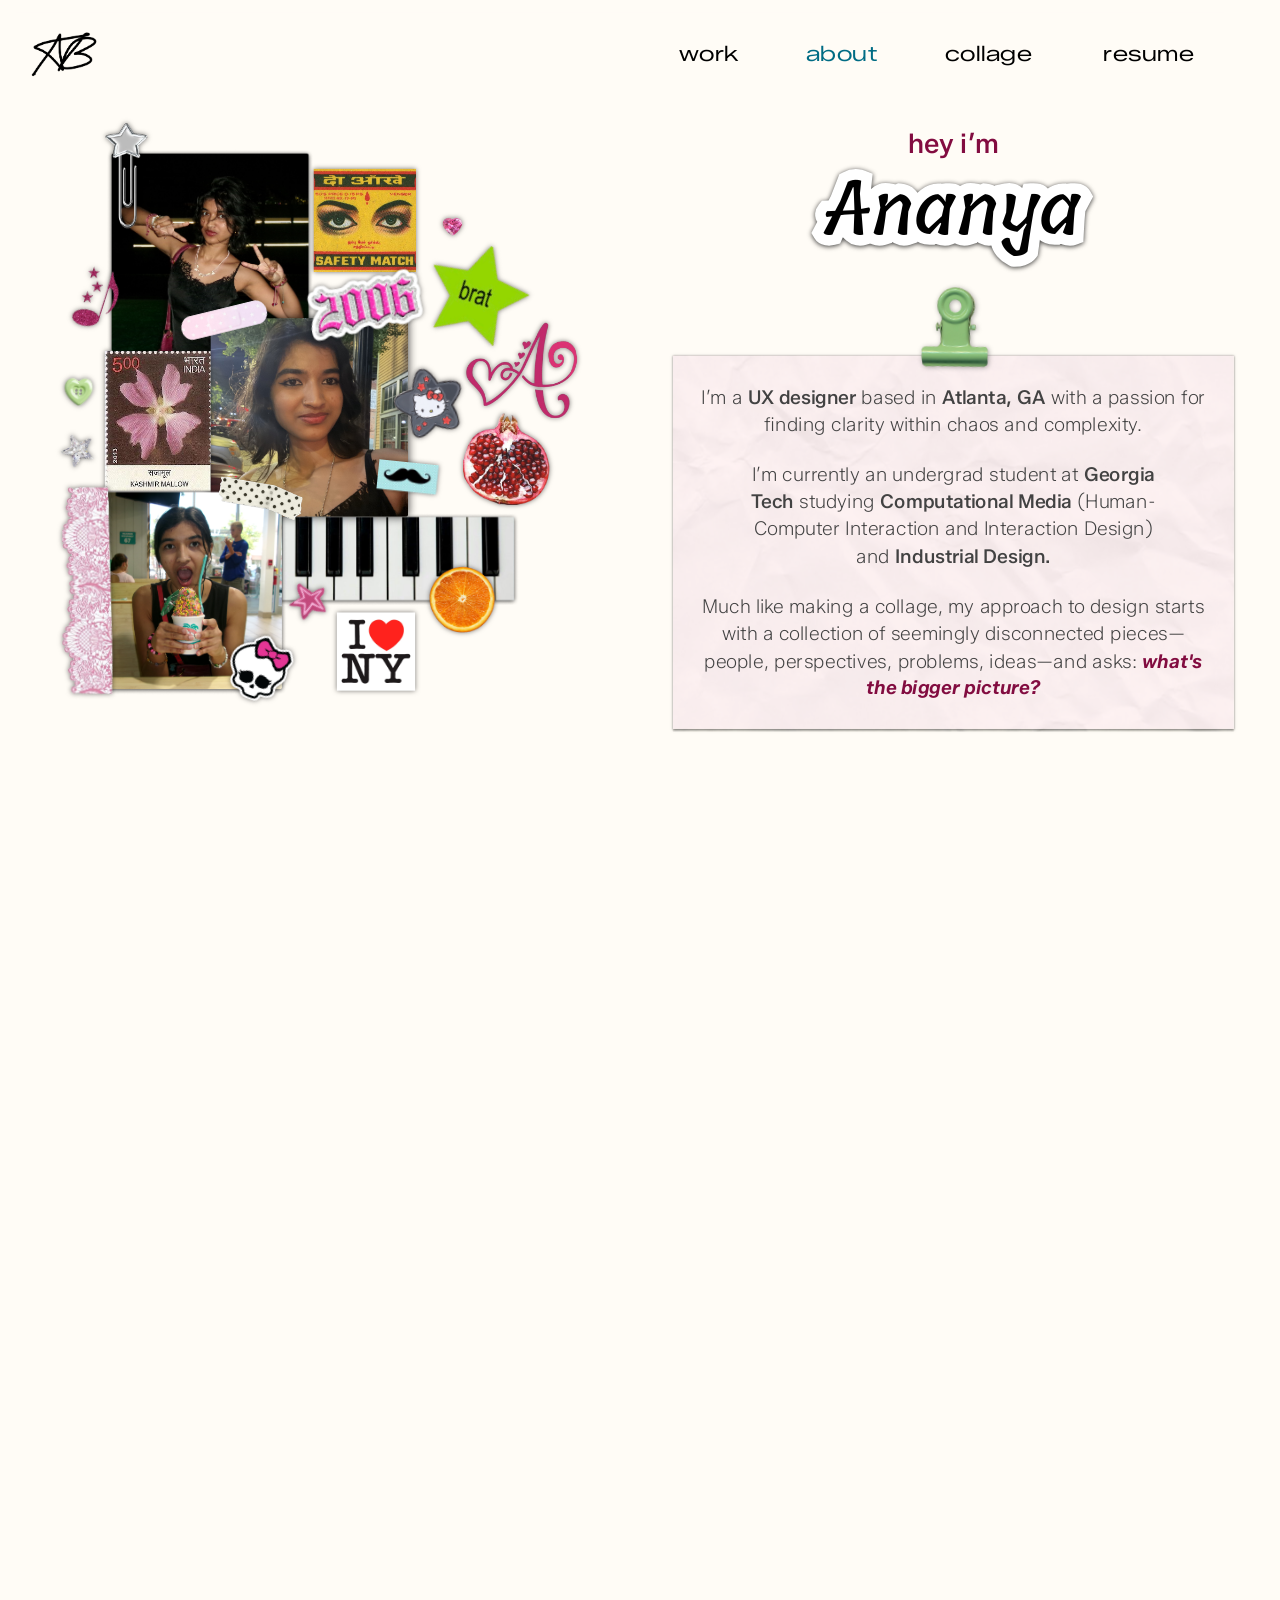
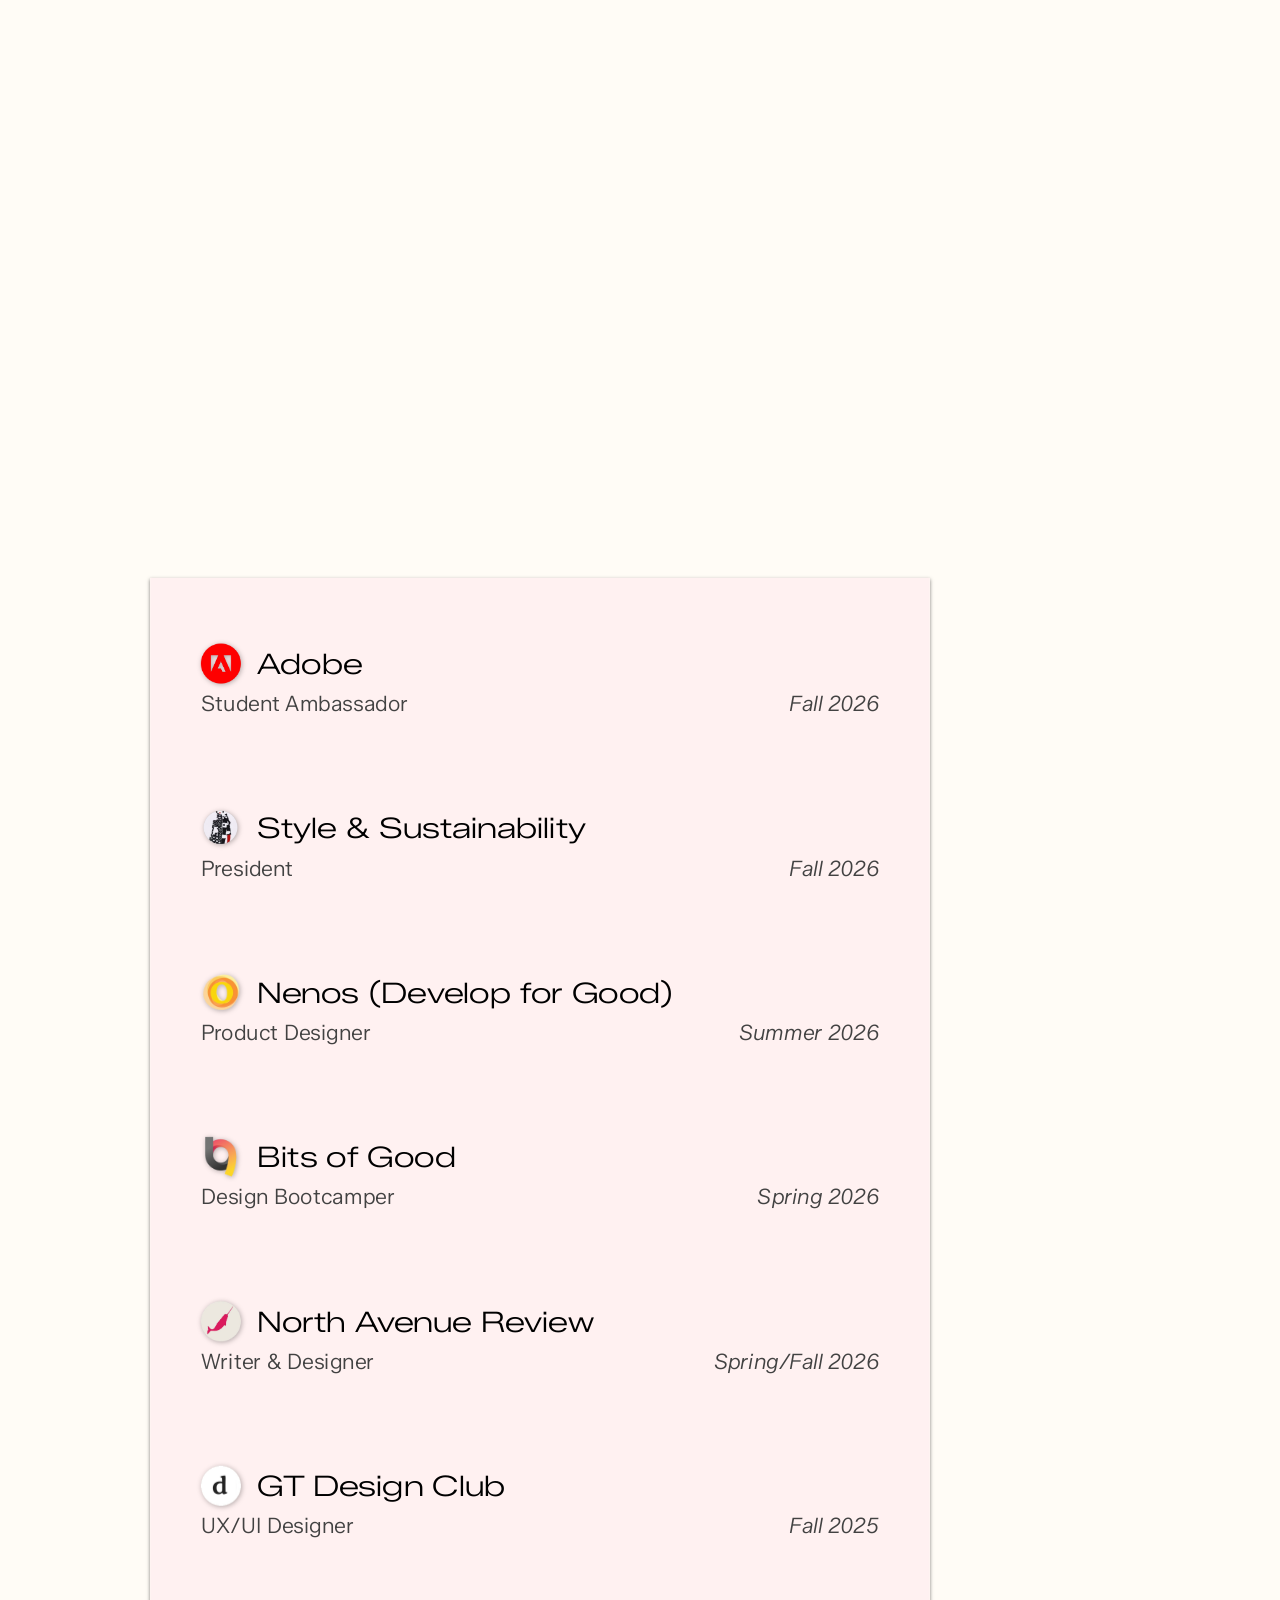
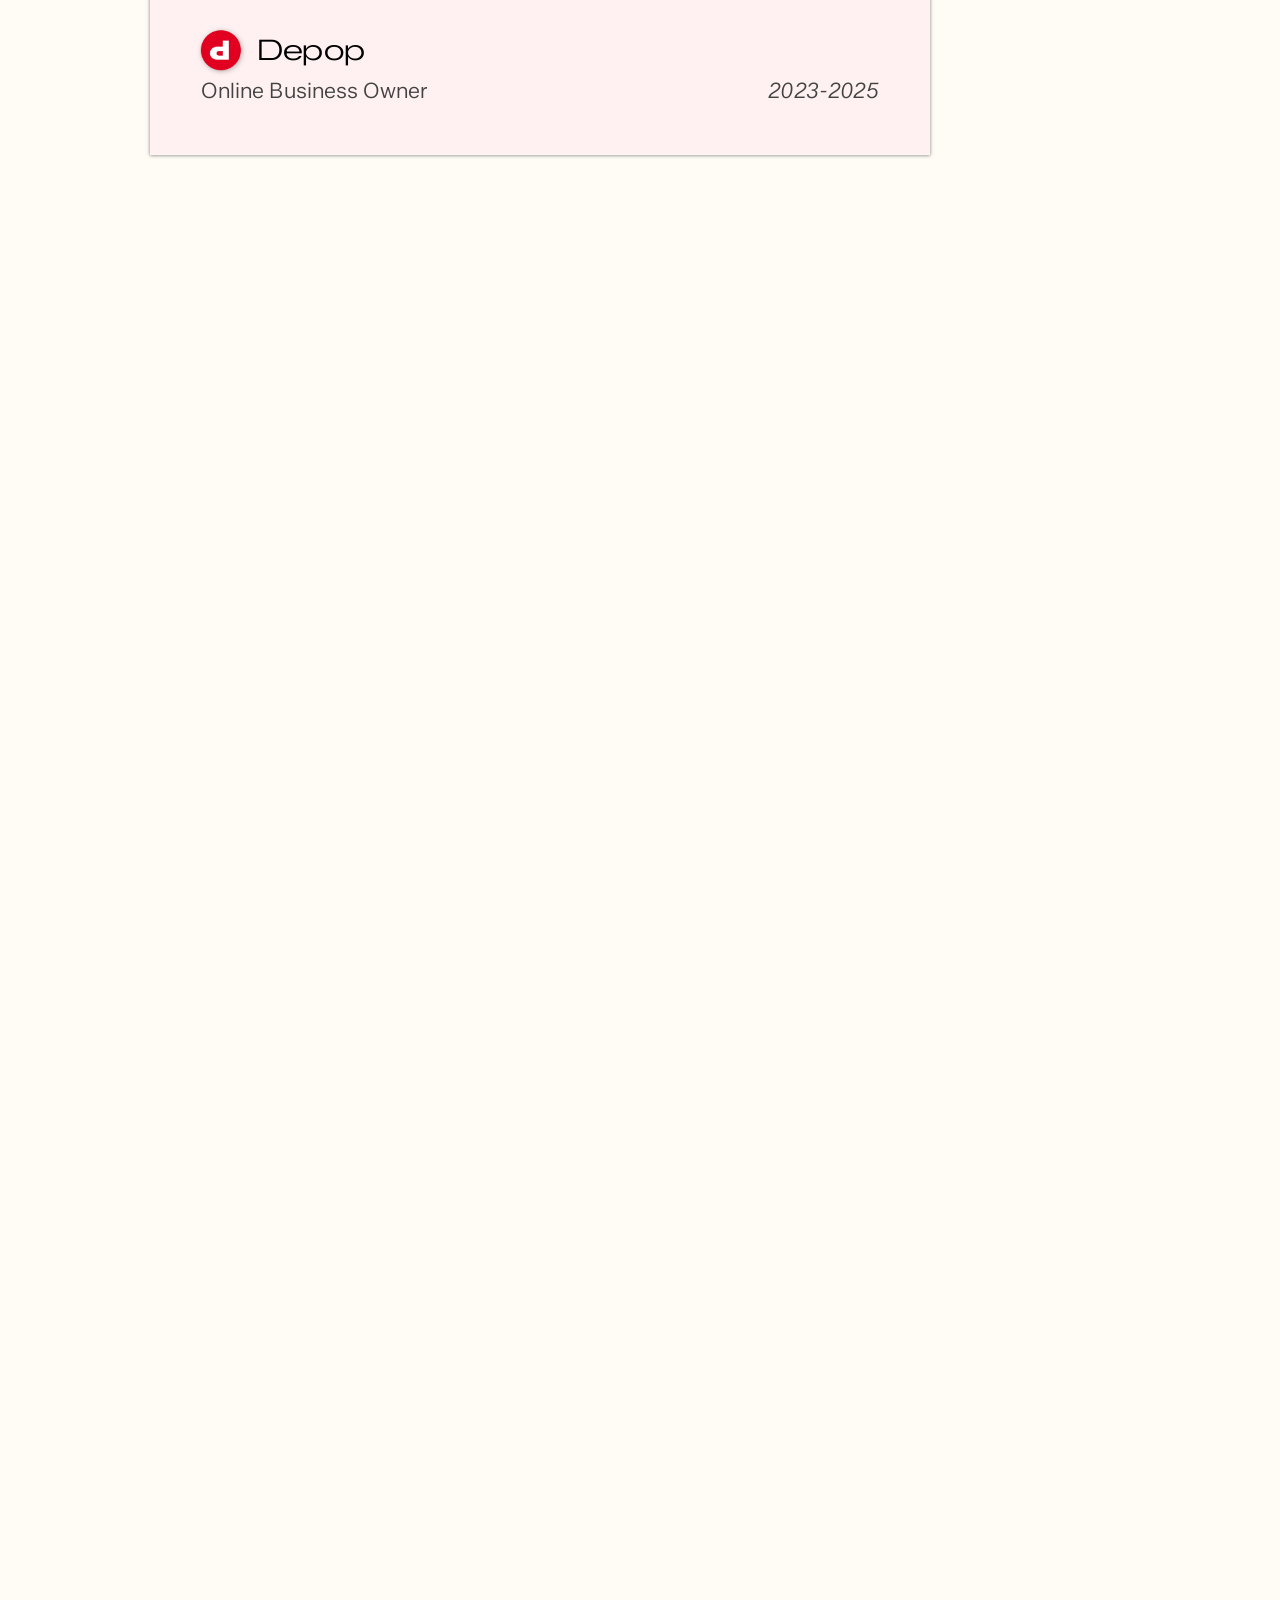
==== commit f9b8af50: "Update portfolio designs and interactions" ====
--- a/about.html
+++ b/about.html
@@ -8,21 +8,23 @@
 <link rel="preconnect" href="https://fonts.gstatic.com" crossorigin>
 <link href="https://fonts.googleapis.com/css2?family=Tillana:wght@500&family=Zalando+Sans:ital,wght@0,200;0,300;0,400;0,500;0,600;1,300;1,500;1,600&family=Zalando+Sans+Expanded:wght@300;400;500&display=swap" rel="stylesheet">
 <link rel="stylesheet" href="style.css">
+<link rel="preload" href="Assets/ab_pink_star.png" as="image">
+<link rel="icon" type="image/png" href="/Assets/ab_pink_star.png">
 </head>
-<body>
+<body class="about-page">
 
 <div class="canvas-wrap">
-  <div class="page" style="--page-h:6378;">
+  <div class="page" style="--page-h:5883;">
 
     <!-- ============ NAV ============ -->
-    <nav class="nav">
-      <div class="nav-logo"><img src="Assets/ab_star.png" alt="AB monogram logo"></div>
+    <nav class="nav portfolio-nav">
+      <a class="nav-logo" href="index.html" aria-label="Go to home page"><img src="Assets/ab_star.png" alt="AB monogram logo"></a>
       <ul class="nav-links">
         <li><a href="index.html">work</a></li>
         <li><a href="about.html" class="nav-current">about</a></li>
         <li><a href="coming-soon.html?project=Collage">collage</a></li>
         <li>
-          <a href="https://docs.google.com/document/d/1rjOiWTw3FA5mIrzkZx_TTW7is4Xb-dvMyha_8OCmCT4/edit?usp=sharing"
+          <a href="https://docs.google.com/document/d/1TirXVIre3TSZLm0B2PwHUFP9qbT0IzNKVS-qZgrSqyw/edit?usp=sharing"
              target="_blank"
              rel="noopener noreferrer">
             resume
@@ -31,89 +33,45 @@
       </ul>
     </nav>
 
-    <!-- ============ INTRO: name + description ============ -->
-    <div style="position:absolute;left:744px;top:241px;width:644px;display:flex;flex-direction:column;align-items:center;gap:105px;">
-      <div style="display:flex;flex-direction:column;align-items:center;gap:0px;">
-        <p class="about-name-label">hey i&rsquo;m</p>
-        <p class="about-name">Ananya</p>
-      </div>
-      <div style="position:relative;width:641px;height:502px;">
-        <img src="Assets/crinkled_paper.png" alt="" style="position:absolute;inset:0;width:100%;height:100%;object-fit:cover;">
-        <div class="desc-card" style="position:absolute;inset:0;width:100%;height:100%;">
-          <p>I&rsquo;m a <span class="med">UX designer</span> based in <span class="med">Atlanta, GA</span> with a passion for finding clarity within chaos and complexity.</p>
-          <p style="margin-left:20px;margin-right:20px;">I&rsquo;m currently an undergrad student at <span class="med">Georgia Tech</span> studying <span class="med">Computational Media</span> (Human-Computer Interaction and Interaction Design) and <span class="med">Industrial Design.</span></p>
-          <p style="margin-left:-33px;margin-right:-33px;">Much like making a collage, my approach to design starts with a collection of seemingly disconnected pieces&mdash;people, perspectives, problems, ideas&mdash;and asks: <span class="accent">what's the bigger picture?</span></p>
-        </div>
-      </div>
-    </div>
-
-    <!-- ============ INTRO: photo collage + decorative ephemera ============ -->
-    <div class="photo-frame" style="left:112.09px;top:290.54px;width:236.539px;height:236.539px;"><img src="Assets/about_img1.png" alt="Ananya at night"></div>
-    <div class="sk" style="--l:207.75px;--t:725px;--w:386.985px;--h:99.138px;"><img src="Assets/pianO_basic.jpg" alt=""></div>
-    <div class="photo-frame rounded" style="left:230.36px;top:487.95px;width:236.974px;height:236.974px;filter:drop-shadow(0px 1px 6px rgba(0,0,0,0.8));"><img src="Assets/about_img2.png" alt="Ananya photo" style="object-position:50% 30%;"></div>
-    <div class="photo-frame" style="left:80.35px;top:693.79px;width:236.539px;height:236.539px;"><img src="Assets/about_img3.png" alt="Ananya photo"></div>
-
-    <div class="sk shadow-sm" style="--l:355px;--t:309px;--w:123.487px;--h:123.487px;"><img src="Assets/about_match.png" alt=""></div>
-
-    <div class="sk" style="--l:460.64px;--t:375.42px;--w:169.403px;--h:169.403px;">
-      <div class="sk-i shadow-sm" style="--iw:123.487px;--ih:123.487px;--r:30.94deg;"><img src="Assets/about_brat.png" alt=""></div>
-    </div>
-
-    <div class="sk shadow-sm" style="--l:100px;--t:515px;--w:142px;--h:183px;"><img src="Assets/india_stamp_flower.jpg" alt=""></div>
-
-    <div class="sk" style="--l:443px;--t:539px;--w:97.978px;--h:96.189px;">
-      <div class="sk-i shadow-sm" style="--iw:82.009px;--ih:79.61px;--r:-13.16deg;"><img src="Assets/hk_stra.png" alt=""></div>
-    </div>
-
-    <div class="sk" style="--l:341px;--t:424px;--w:150.87px;--h:94.377px;">
-      <div class="sk-i shadow-sm" style="--iw:140.141px;--ih:67.548px;--r:-11.61deg;"><img src="Assets/2006.png" alt=""></div>
-    </div>
-
-    <div class="sk" style="--l:429.51px;--t:660.66px;--w:70.587px;--h:47.771px;">
-      <div class="sk-i shadow-sm" style="--iw:81.31px;--ih:45.655px;--r:5.88deg;"><img src="Assets/blue_mustache.jpg" alt=""></div>
-    </div>
-
-    <div class="sk" style="--l:188.62px;--t:461.86px;--w:115.054px;--h:56.544px;">
-      <div class="sk-i" style="--iw:110.8px;--ih:31.291px;--r:-13.64deg;"><img src="Assets/bandage.png" alt=""></div>
-    </div>
-
-    <div class="sk shadow-sm" style="--l:527.6px;--t:464.9px;--w:162.775px;--h:165.073px;"><img src="Assets/A_curvy.png" alt=""></div>
-
-    <div class="sk shadow-sm" style="--l:532.99px;--t:601.87px;--w:103.646px;--h:109.404px;"><img src="Assets/pomegranate.png" alt=""></div>
-
-    <div class="sk shadow-sm" style="--l:115.27px;--t:255.15px;--w:51.164px;--h:127.324px;"><img src="Assets/star_clip.png" alt=""></div>
-
-    <div class="sk shadow-sm" style="--l:382px;--t:810px;--w:93.92px;--h:93.92px;"><img src="Assets/ilyny.jpg" alt=""></div>
-
-    <div class="sk" style="--l:45px;--t:401px;--w:135.691px;--h:116.774px;">
-      <div class="sk-i shadow-sm" style="--iw:84.512px;--ih:95.481px;--r:17.83deg;"><img src="Assets/music.png" alt=""></div>
-    </div>
-
-    <div class="sk shadow-sm" style="--l:492.99px;--t:785.36px;--w:79.005px;--h:79.267px;"><img src="Assets/orange.png" alt=""></div>
-
-    <div class="sk" style="--l:317.32px;--t:793.19px;--w:64.992px;--h:64.959px;">
-      <div class="sk-i flip shadow-sm" style="--iw:44.513px;--ih:47.38px;--r:134.54deg;"><img src="Assets/dark_pink_star.png" alt=""></div>
-    </div>
-
-    <div class="sk" style="--l:40px;--t:614.577px;--w:54.063px;--h:64.063px;">
-      <div class="sk-i shadow-sm" style="--iw:58.109px;--ih:58.109px;--r:-25.32deg;"><img src="Assets/star_gem.png" alt=""></div>
-    </div>
-
-    <div class="sk shadow-card" style="--l:480px;--t:320px;--w:104px;--h:104px;"><img src="Assets/pink_gem.png" alt=""></div>
-
-    <div class="sk shadow-sm" style="--l:49px;--t:686px;--w:67.216px;--h:255.236px;"><img src="Assets/pink_lace.png" alt=""></div>
-
-    <div class="sk" style="--l:239.49px;--t:856.67px;--w:99.263px;--h:101.289px;">
-      <div class="sk-i shadow-sm" style="--iw:76.941px;--ih:80.261px;--r:19.43deg;"><img src="Assets/mh_logo.png" alt=""></div>
-    </div>
-
-    <div class="sk" style="--l:239px;--t:678px;--w:103.272px;--h:52.836px;">
-      <div class="sk-i" style="--iw:100px;--ih:45px;--r:4.58deg;"><img src="Assets/white_black_polka_tape.png" alt=""></div>
-    </div>
-
-    <div class="sk" style="--l:54px;--t:558.424px;--w:30px;--h:35.062px;">
-      <div class="sk-i shadow-sm" style="--iw:84.934px;--ih:64.64px;--r:-0.68deg;"><img src="Assets/green_heart.png" alt=""></div>
-    </div>
+    <!-- ============ About hero: Figma 150:840 ============ -->
+    <div class="about-hero-intro">
+      <div class="about-hero-heading"><p class="about-name-label">hey i’m</p><h1 class="about-name"><span class="about-name-peel"><span class="about-name-front">Ananya</span><span class="about-name-back" aria-hidden="true">Ananya</span></span></h1></div>
+      <div class="about-hero-note">
+        <div class="about-hero-paper"><img src="Assets/crinkled_paper.png" alt=""><div class="desc-card">
+          <p>I’m a <span class="med">UX designer</span> based in <span class="med">Atlanta, GA</span> with a passion for finding clarity within chaos and complexity.</p>
+          <p class="about-hero-study">I’m currently an undergrad student at <span class="med">Georgia Tech</span> studying <span class="med">Computational Media</span> (Human-Computer Interaction and Interaction Design) and <span class="med">Industrial Design.</span></p>
+          <p>Much like making a collage, my approach to design starts with a collection of seemingly disconnected pieces—people, perspectives, problems, ideas—and asks: <span class="accent">what's the bigger picture?</span></p>
+        </div></div>
+        <div class="sk" style="--l:270px;--t:0px;--w:86.013px;--h:101.806px;"><div class="sk-i about-hero-tiny-shadow" style="--iw:74.912px;--ih:93.138px;--r:-7.21deg;"><img src="Assets/green_clip.png" alt=""></div></div>
+      </div>
+    </div>
+    <div class="about-hero-collage">
+<div class="sk about-hero-small-shadow" data-collage-stage="large" style="--collage-delay:360ms;--collage-angle:-3deg;--l:352.6px;--t:242.4px;--w:115.858px;--h:115.858px;"><img src="Assets/about_match.png" alt=""></div>
+<div class="sk" data-collage-stage="large" style="--collage-delay:592ms;--collage-angle:3deg;--l:209.76px;--t:629.162px;--w:374.336px;--h:104.272px;"><img src="Assets/about_hero/piano.png" alt=""></div>
+<img class="about-hero-photo" src="Assets/about_hero/photo-1.png" alt="Ananya at night" data-collage-stage="photos" style="--collage-delay:0ms;--collage-angle:-3deg;left:120.01px;top:220.397px;width:233.185px;height:233.185px;">
+<div class="about-hero-photo about-hero-photo-two" data-collage-stage="photos" style="--collage-delay:0ms;--collage-angle:3deg;left:236.6px;top:410.29px;width:222.334px;height:222.334px;"><img src="Assets/about_hero/photo-2.png" alt="Ananya" style="position:absolute;width:168.11%;height:126.03%;left:-34.26%;top:-8.99%;"></div>
+<div class="sk" data-collage-stage="large" style="--collage-delay:824ms;--collage-angle:-3deg;--l:452.65px;--t:304.72px;--w:158.937px;--h:158.937px;"><div class="sk-i about-hero-small-shadow" style="--iw:115.858px;--ih:115.858px;--r:30.94deg;"><img src="Assets/about_brat.png" alt=""></div></div>
+<div class="sk" data-collage-stage="large" style="--collage-delay:1056ms;--collage-angle:3deg;--l:118.05px;--t:446.93px;--w:119.282px;--h:157.452px;"><div class="sk-i about-hero-small-shadow" style="--iw:119.282px;--ih:157.452px;--r:0deg;"><div class="crop"><img src="Assets/india_stamp_flower.jpg" alt="" style="width:103.2%;height:102.77%;left:-3.2%;top:-2.6%;"></div></div></div>
+<div class="sk" data-collage-stage="stickers" style="--collage-delay:1984ms;--collage-angle:-3deg;--l:436.1px;--t:458.19px;--w:91.925px;--h:90.246px;"><div class="sk-i about-hero-small-shadow" style="--iw:76.942px;--ih:74.692px;--r:-13.16deg;"><img src="Assets/hk_stra.png" alt=""></div></div>
+<div class="sk" data-collage-stage="stickers" style="--collage-delay:2216ms;--collage-angle:3deg;--l:340.4px;--t:350.3px;--w:141.549px;--h:88.547px;"><div class="sk-i about-hero-small-shadow" style="--iw:131.483px;--ih:63.375px;--r:-11.61deg;"><div class="crop"><img src="Assets/2006.png" alt="" style="width:100%;height:207.47%;left:0;top:-53.94%;"></div></div></div>
+<div class="sk" data-collage-stage="stickers" style="--collage-delay:2448ms;--collage-angle:-3deg;--l:423.44px;--t:568.58px;--w:69.979px;--h:40.129px;"><div class="sk-i about-hero-small-shadow" style="--iw:66.904px;--ih:33.452px;--r:5.88deg;"><img src="Assets/blue_mustache.jpg" alt=""></div></div>
+<div class="sk" data-collage-stage="stickers" style="--collage-delay:2680ms;--collage-angle:3deg;--l:197.44px;--t:385.82px;--w:107.946px;--h:53.051px;"><div class="sk-i" style="--iw:103.955px;--ih:29.358px;--r:-13.64deg;"><img src="Assets/bandage.png" alt=""></div></div>
+<div class="sk about-hero-small-shadow" data-collage-stage="large" style="--collage-delay:1288ms;--collage-angle:-3deg;--l:515.48px;--t:388.67px;--w:152.719px;--h:154.875px;"><img src="Assets/A_curvy.png" alt=""></div>
+<div class="sk about-hero-small-shadow" data-collage-stage="stickers" style="--collage-delay:2912ms;--collage-angle:-3deg;--l:520.54px;--t:517.18px;--w:97.243px;--h:102.645px;"><img src="Assets/pomegranate.png" alt=""></div>
+<div class="sk about-hero-small-shadow" data-collage-stage="stickers" style="--collage-delay:3144ms;--collage-angle:3deg;--l:118.3px;--t:190px;--w:48.003px;--h:119.458px;"><img src="Assets/star_clip.png" alt=""></div>
+<div class="sk about-hero-small-shadow" data-collage-stage="large" style="--collage-delay:1520ms;--collage-angle:3deg;--l:378.87px;--t:740.6px;--w:88.118px;--h:88.118px;"><img src="Assets/ilyny.jpg" alt=""></div>
+<div class="sk" data-collage-stage="stickers" style="--collage-delay:3376ms;--collage-angle:-3deg;--l:62.69px;--t:328.72px;--w:102.915px;--h:109.56px;"><div class="sk-i about-hero-small-shadow" style="--iw:79.291px;--ih:89.582px;--r:17.83deg;"><img src="Assets/music.png" alt=""></div></div>
+<div class="sk about-hero-small-shadow" data-collage-stage="stickers" style="--collage-delay:3608ms;--collage-angle:3deg;--l:483.01px;--t:689.33px;--w:74.125px;--h:74.37px;"><img src="Assets/orange.png" alt=""></div>
+<div class="sk" data-collage-stage="stickers" style="--collage-delay:3840ms;--collage-angle:-3deg;--l:318.19px;--t:696.68px;--w:60.977px;--h:60.946px;"><div class="sk-i flip about-hero-small-shadow" style="--iw:41.763px;--ih:44.453px;--r:134.54deg;"><img src="Assets/dark_pink_star.png" alt=""></div></div>
+<div class="sk" data-collage-stage="stickers" style="--collage-delay:4072ms;--collage-angle:3deg;--l:58px;--t:528.56px;--w:60.105px;--h:60.105px;"><div class="sk-i about-hero-small-shadow" style="--iw:45.136px;--ih:45.136px;--r:-25.32deg;"><img src="Assets/star_gem.png" alt=""></div></div>
+<div class="sk about-hero-small-shadow" data-collage-stage="stickers" style="--collage-delay:4304ms;--collage-angle:-3deg;--l:485.83px;--t:286.5px;--w:45.901px;--h:41.347px;"><img src="Assets/pink_gem.png" alt=""></div>
+<img class="about-hero-photo" src="Assets/about_hero/photo-3.png" alt="Ananya" data-collage-stage="photos" style="--collage-delay:0ms;--collage-angle:-3deg;left:90.23px;top:600.607px;width:233.185px;height:233.185px;">
+<div class="sk" data-collage-stage="large" style="--collage-delay:1752ms;--collage-angle:-3deg;--l:66.45px;--t:596.11px;--w:63.064px;--h:239.468px;"><div class="sk-i about-hero-small-shadow" style="--iw:58.813px;--ih:238.455px;--r:1.02deg;"><img src="Assets/pink_lace.png" alt=""></div></div>
+<div class="sk" data-collage-stage="stickers" style="--collage-delay:4536ms;--collage-angle:3deg;--l:245.17px;--t:756.24px;--w:93.13px;--h:95.031px;"><div class="sk-i about-hero-small-shadow" style="--iw:72.188px;--ih:75.302px;--r:19.43deg;"><div class="crop"><img src="Assets/mh_logo.png" alt="" style="width:126.9%;height:121.65%;left:-14.47%;top:-10.95%;"></div></div></div>
+<div class="sk" data-collage-stage="stickers" style="--collage-delay:4768ms;--collage-angle:-3deg;--l:244.72px;--t:588.6px;--w:97.399px;--h:49.38px;"><div class="sk-i" style="--iw:94.349px;--ih:41.985px;--r:4.58deg;"><img src="Assets/white_black_polka_tape.png" alt=""></div></div>
+<div class="sk" data-collage-stage="stickers" style="--collage-delay:5000ms;--collage-angle:3deg;--l:71.13px;--t:476.02px;--w:34.096px;--h:32.896px;"><div class="sk-i about-hero-small-shadow" style="--iw:33.714px;--ih:32.5px;--r:-0.68deg;"><div class="crop"><img src="Assets/green_heart.png" alt="" style="width:200%;height:207.47%;left:-48.8%;top:-51.87%;"></div></div></div>
+    </div>
+
 
     <!-- ============ decorative vines (metro_24) + piano ============ -->
     <div class="sk" style="--l:851px;--t:1255px;--w:304px;--h:826px;">
@@ -239,164 +197,325 @@
     <div class="sk" style="--l:51.03px;--t:2339.57px;--w:189.188px;--h:105.891px;">
       <div class="sk-i" style="--iw:179.475px;--ih:61px;--r:-15.19deg;"><img src="Assets/ginghamtape.png" alt=""></div>
     </div>
-    <div class="sk" style="--l:1022.01px;--t:363.33px;--w:86.013px;--h:180.806px;">
-      <div class="sk-i" style="--iw:74.912px;--ih:93.138px;--r:-7.21deg;"><img src="Assets/green_clip.png" alt=""></div>
-    </div>
-
-    <!-- ============ FAVORITE ALBUMS ============ -->
-    <p class="label-italic" style="left:64px;top:4077px;">some of my favorite albums:</p>
-
-    <div class="sk shadow-card" style="--l:78px;--t:4218px;--w:171px;--h:170px;"><img src="Assets/era_extrana.png" alt=""></div>
-    <div class="sk shadow-card" style="--l:308px;--t:4191px;--w:205px;--h:205px;"><img src="Assets/eyelid_movies.jpg" alt=""></div>
-    <div class="sk shadow-card" style="--l:549px;--t:4222px;--w:209px;--h:209px;"><img src="Assets/innerspeaker.webp" alt=""></div>
-    <div class="sk shadow-card" style="--l:78px;--t:4426px;--w:195px;--h:195px;"><img src="Assets/sweet_trip.png" alt=""></div>
-    <div class="sk shadow-card" style="--l:335px;--t:4457px;--w:190px;--h:189px;"><img src="Assets/discovery.jpg" alt=""></div>
-    <div class="sk shadow-card" style="--l:574px;--t:4473px;--w:205px;--h:204px;"><img src="Assets/mgna_crrrta.webp" alt=""></div>
-
-    <div class="sk" style="--l:715px;--t:4064px;--w:97.631px;--h:95.954px;">
-      <div class="sk-i shadow-r" style="--iw:86px;--ih:84px;--r:-8.63deg;"><img src="Assets/music_double.png" alt=""></div>
-    </div>
-    <div class="sk" style="--l:854px;--t:4167px;--w:144.688px;--h:147.147px;">
-      <div class="sk-i shadow-r" style="--iw:108.818px;--ih:113.491px;--r:23.16deg;"><img src="Assets/headphones.png" alt=""></div>
-    </div>
-    <div class="sk" style="--l:1010px;--t:4040px;--w:156.593px;--h:113.147px;">
-      <div class="sk-i shadow-r" style="--iw:142.658px;--ih:88.054px;--r:-10.76deg;"><img src="Assets/ipod.jpg" alt=""></div>
-    </div>
-    <div class="sk" style="--l:852px;--t:4337px;--w:296.06px;--h:429.051px;">
-      <div class="sk-i shadow-r" style="--iw:245px;--ih:400px;--r:7.65deg;"><img src="Assets/wired_head.png" alt=""></div>
-    </div>
-    <div class="sk" style="--l:1116px;--t:4220.99px;--w:83.77px;--h:126.673px;">
-      <div class="sk-i shadow-l" style="--iw:59.485px;--ih:116.394px;--r:-12.79deg;"><img src="Assets/treble.png" alt=""></div>
-    </div>
-    <div class="sk" style="--l:1159.97px;--t:4474.88px;--w:153.87px;--h:168.796px;">
-      <div class="sk-i shadow-r" style="--iw:130.377px;--ih:148.704px;--r:9.84deg;"><img src="Assets/cat_headphones.png" alt=""></div>
-    </div>
-    <div class="sk" style="--l:1237px;--t:4337px;--w:92.208px;--h:109.873px;">
-      <div class="sk-i shadow-r" style="--iw:66.7px;--ih:94px;--r:17.77deg;"><img src="Assets/eighth_note.png" alt=""></div>
-    </div>
-
-    <!-- ============ FASHION & MODELING ============ -->
-    <p class="label-italic" style="left:64px;top:4897px;">fashion &amp; modeling:</p>
-
-    <div class="photo-frame" style="left:380px;top:5184px;width:270px;height:379px;transform:rotate(7.19deg);"><img src="fotos of meee/IMG_8413.jpg" alt=""></div>
-    <div class="photo-frame" style="left:1070px;top:5193px;width:308.37px;height:381.935px;transform:rotate(9.23deg);"><img src="Assets/converted/IMG_4389.jpg" alt=""></div>
-    <div class="photo-frame" style="left:55px;top:5204px;width:255px;height:383px;transform:rotate(-6.9deg);"><img src="fotos of meee/IMG_8799.JPG" alt=""></div>
-    <div class="photo-frame" style="left:727px;top:5405px;width:283.727px;height:221.763px;transform:rotate(-5.58deg);"><img src="fotos of meee/102_2650.JPG" alt=""></div>
-    <div class="photo-frame" style="left:731px;top:5133px;width:288.268px;height:228.287px;transform:rotate(7.07deg);"><img src="fotos of meee/100_1731.jpg" alt=""></div>
-
-    <div class="sk" style="--l:170px;--t:5189px;--w:60.719px;--h:54.889px;">
-      <div class="sk-i" style="--iw:49.992px;--ih:35.062px;--r:151.03deg;"><img src="Assets/gold_pin.png" alt=""></div>
-    </div>
-    <div class="sk" style="--l:651px;--t:5144px;--w:35px;--h:72px;"><img src="Assets/half_paperclip.png" alt="" style="object-fit:contain;"></div>
-    <div class="sk" style="--l:894px;--t:5093px;--w:131.168px;--h:131.168px;">
-      <div class="sk-i" style="--iw:93.39px;--ih:93.39px;--r:38.29deg;"><img src="Assets/blue_gingham.png" alt=""></div>
-    </div>
-    <div class="sk" style="--l:820px;--t:5393px;--w:90.183px;--h:52.843px;">
-      <div class="sk-i" style="--iw:84.625px;--ih:37.633px;--r:-10.82deg;"><img src="Assets/pink_polka.png" alt="" style="object-fit:contain;"></div>
-    </div>
-    <div class="sk" style="--l:1200px;--t:5139px;--w:107.989px;--h:107.989px;">
-      <div class="sk-i" style="--iw:94.112px;--ih:94.112px;--r:9.23deg;"><img src="Assets/light_pink_clip.png" alt=""></div>
-    </div>
-    <div class="sk" style="--l:579px;--t:4980px;--w:145.729px;--h:93.615px;">
-      <div class="sk-i shadow-l" style="--iw:135px;--ih:95px;--r:-11.06deg;"><img src="Assets/fashion.png" alt=""></div>
-    </div>
-    <div class="sk" style="--l:78px;--t:5040px;--w:155.595px;--h:110.846px;">
-      <div class="sk-i shadow-l" style="--iw:147.32px;--ih:52.552px;--r:-25.5deg;"><img src="Assets/sunglasses.png" alt=""></div>
-    </div>
-    <div class="sk" style="--l:131px;--t:5663px;--w:113.61px;--h:94.827px;">
-      <div class="sk-i shadow-r" style="--iw:98.554px;--ih:72.292px;--r:14.62deg;"><img src="Assets/vw.png" alt=""></div>
-    </div>
-    <div class="sk shadow-r" style="--l:280px;--t:5030px;--w:115px;--h:115px;"><img src="Assets/fash_weird.png" alt=""></div>
-    <div class="sk" style="--l:1122px;--t:5612px;--w:131.696px;--h:118.523px;">
-      <div class="sk-i shadow-r" style="--iw:111px;--ih:92px;--r:-15.64deg;"><img src="Assets/dior.png" alt=""></div>
-    </div>
-    <div class="sk" style="--l:824px;--t:4932px;--w:134.471px;--h:133.233px;">
-      <div class="sk-i shadow-r" style="--iw:99px;--ih:95px;--r:-32.36deg;"><img src="Assets/zebra_star.png" alt=""></div>
-    </div>
-    <div class="sk" style="--l:1107px;--t:5019px;--w:93.267px;--h:91.315px;">
-      <div class="sk-i shadow-r" style="--iw:75px;--ih:72px;--r:17.61deg;"><img src="Assets/pink_gem.png" alt=""></div>
-    </div>
-    <div class="sk" style="--l:383px;--t:5601px;--w:102.105px;--h:84.472px;">
-      <div class="sk-i shadow-l" style="--iw:90px;--ih:67px;--r:12.17deg;"><img src="Assets/lips.png" alt=""></div>
-    </div>
-    <div class="sk" style="--l:606px;--t:5635px;--w:96.076px;--h:96.076px;">
-      <div class="sk-i shadow-r" style="--iw:78.011px;--ih:78.011px;--r:-15.56deg;"><img src="Assets/peace_zebra.png" alt=""></div>
-    </div>
-    <div class="sk" style="--l:894px;--t:5665px;--w:116.912px;--h:115.592px;">
-      <div class="sk-i" style="--iw:88px;--ih:77px;--r:-40.13deg;"><img src="Assets/pink_butterfly.png" alt=""></div>
-    </div>
-
-    <!-- ============ FOOTER / CONTACT (identical to home page) ============ -->
-    <footer class="site-footer">
-      <p class="footer-title">contact me!</p>
-
-      <div class="sk" style="--l:769.58px;--t:70.39px;--w:269.65px;--h:145.45px;">
-        <div class="sk-i flip" style="--iw:126.8px;--ih:261.13px;--r:-85.83deg;"><img class="paper" src="Assets/my own photos:assets/paper_scrap_3_cropped.png" alt=""></div>
-      </div>
-      <div class="sk" style="--l:834.6px;--t:113.61px;--w:169.57px;--h:59px;">
-        <div class="sk-i contact-link" style="--iw:166.18px;--ih:43.24px;--r:5.51deg;">
-          <div class="crop" style="width:55.51px;height:39.72px;flex-shrink:0;"><img src="Assets/email_icon.png" alt="" style="left:-23.28%;top:-50.2%;width:143.68%;height:200.8%;"></div>
-          <span>Email</span>
-        </div>
-      </div>
-
-      <div class="sk" style="--l:600.63px;--t:266.2px;--w:302.67px;--h:156.97px;">
-        <div class="sk-i flip" style="--iw:133.09px;--ih:292.62px;--r:94.77deg;"><img class="paper" src="Assets/my own photos:assets/paper_scrap_3_cropped.png" alt=""></div>
-      </div>
-      <div class="sk" style="--l:638.17px;--t:307.8px;--w:227.6px;--h:73.77px;">
-        <a href="https://www.linkedin.com/in/ananyaba/"
+
+
+    <!-- ============ FAVORITE ALBUMS (Figma 150:840) ============ -->
+    <!-- ALBUMS -->
+<div class="about-detail-piece detail-reveal" data-detail="albums" data-album-cover style="position:absolute;height:170px;left:78px;filter:drop-shadow(0px 1px 6px rgba(0,0,0,0.8));top:4218px;width:171px" data-node-id="171:1345" data-name="era_extrana 1">
+        <a class="album-spotify-link" href="https://open.spotify.com/album/56Lg5XPUaUSgPjaOy99ZYX" target="_blank" rel="noopener noreferrer" aria-label="Listen to Era Extraña — Neon Indian on Spotify"><img class="about-detail-image" alt="" loading="lazy" decoding="async" style="position:absolute;inset:0;max-width:none;object-fit:cover;pointer-events:none;width:100%;height:100%" src="Assets/about_details/EraExtrana1.png" /></a>
+      </div>
+<div class="about-detail-piece detail-reveal" data-detail="albums" data-album-cover style="position:absolute;left:308px;filter:drop-shadow(0px 1px 6px rgba(0,0,0,0.8));width:205px;height:205px;top:4191px" data-node-id="171:1346" data-name="eyelid_movies 1">
+        <a class="album-spotify-link" href="https://open.spotify.com/album/0PyB13CCXHczFLrOIk43oD" target="_blank" rel="noopener noreferrer" aria-label="Listen to Eyelid Movies — Phantogram on Spotify"><img class="about-detail-image" alt="" loading="lazy" decoding="async" style="position:absolute;inset:0;max-width:none;object-fit:cover;pointer-events:none;width:100%;height:100%" src="Assets/about_details/EyelidMovies1.png" /></a>
+      </div>
+<div class="about-detail-piece detail-reveal" data-detail="albums" data-album-cover style="position:absolute;left:549px;filter:drop-shadow(0px 1px 6px rgba(0,0,0,0.8));width:209px;height:209px;top:4222px" data-node-id="171:1347" data-name="innerspeaker 1">
+        <a class="album-spotify-link" href="https://open.spotify.com/album/1DNSmmRLfv97Yjq7MTFWng" target="_blank" rel="noopener noreferrer" aria-label="Listen to InnerSpeaker — Tame Impala on Spotify"><img class="about-detail-image" alt="" loading="lazy" decoding="async" style="position:absolute;inset:0;max-width:none;object-fit:cover;pointer-events:none;width:100%;height:100%" src="Assets/about_details/Innerspeaker1.png" /></a>
+      </div>
+<div class="about-detail-piece detail-reveal" data-detail="albums" data-album-cover style="position:absolute;left:78px;filter:drop-shadow(0px 1px 6px rgba(0,0,0,0.8));width:195px;height:195px;top:4426px" data-node-id="171:1348" data-name="sweet_trip 1">
+        <a class="album-spotify-link" href="https://open.spotify.com/album/0eUUQ4rly8Q8PyJPWLgde2" target="_blank" rel="noopener noreferrer" aria-label="Listen to Velocity: Design: Comfort. — Sweet Trip on Spotify"><img class="about-detail-image" alt="" loading="lazy" decoding="async" style="position:absolute;inset:0;max-width:none;object-fit:cover;pointer-events:none;width:100%;height:100%" src="Assets/about_details/SweetTrip1.png" /></a>
+      </div>
+<div class="about-detail-piece detail-reveal" data-detail="albums" data-album-cover style="position:absolute;height:189px;left:335px;filter:drop-shadow(0px 1px 6px rgba(0,0,0,0.8));top:4457px;width:190px" data-node-id="171:1349" data-name="discovery 1">
+        <a class="album-spotify-link" href="https://open.spotify.com/album/2noRn2Aes5aoNVsU6iWThc" target="_blank" rel="noopener noreferrer" aria-label="Listen to Discovery — Daft Punk on Spotify"><img class="about-detail-image" alt="" loading="lazy" decoding="async" style="position:absolute;inset:0;max-width:none;object-fit:cover;pointer-events:none;width:100%;height:100%" src="Assets/about_details/Discovery1.png" /></a>
+      </div>
+<div class="about-detail-piece detail-reveal" data-detail="albums" data-album-cover style="position:absolute;height:204px;left:574px;filter:drop-shadow(0px 1px 6px rgba(0,0,0,0.8));top:4473px;width:205px" data-node-id="171:1350" data-name="mgna_crrrta 1">
+        <a class="album-spotify-link" href="https://open.spotify.com/album/2QzilKeFlINfqFZZWzgv0J" target="_blank" rel="noopener noreferrer" aria-label="Listen to Beautiful Disaster — MGNA Crrrta on Spotify"><img class="about-detail-image" alt="" loading="lazy" decoding="async" style="position:absolute;inset:0;max-width:none;object-fit:cover;pointer-events:none;width:100%;height:100%" src="Assets/about_details/MgnaCrrrta1.png" /></a>
+      </div>
+<h2 class="about-detail-heading detail-reveal" data-node-id="171:1351" style="left:64px;top:4077px;width:541px">some of my favorite albums:</h2>
+<div class="about-detail-piece detail-reveal" data-detail="albums" style="position:absolute;display:flex;height:95.954px;align-items:center;justify-content:center;left:715px;top:4064px;width:97.631px" data-node-id="171:1353">
+        <div style="flex:none;transform:rotate(-8.63deg)">
+          <div style="height:84px;position:relative;filter:drop-shadow(4px 0px 3px rgba(0,0,0,0.67));width:86px" data-name="music_double 2">
+            <img class="about-detail-image" alt="" loading="lazy" decoding="async" style="position:absolute;inset:0;max-width:none;object-fit:cover;pointer-events:none;width:100%;height:100%" src="Assets/about_details/MusicDouble2.png" />
+          </div>
+        </div>
+      </div>
+<div class="about-detail-piece detail-reveal" data-detail="albums" style="position:absolute;display:flex;height:147.147px;align-items:center;justify-content:center;left:854px;top:4167px;width:144.688px" data-node-id="171:1355">
+        <div style="flex:none;transform:rotate(23.16deg)">
+          <div style="height:113.491px;position:relative;filter:drop-shadow(4px 0px 3px rgba(0,0,0,0.67));width:108.818px" data-name="headphones 1">
+            <img class="about-detail-image" alt="" loading="lazy" decoding="async" style="position:absolute;inset:0;max-width:none;object-fit:cover;pointer-events:none;width:100%;height:100%" src="Assets/about_details/Headphones1.png" />
+          </div>
+        </div>
+      </div>
+<div class="about-detail-piece detail-reveal" data-detail="albums" style="position:absolute;display:flex;height:113.147px;align-items:center;justify-content:center;left:1010px;top:4040px;width:156.593px" data-node-id="171:1356">
+        <div style="flex:none;transform:rotate(-10.76deg)">
+          <div style="height:88.054px;position:relative;filter:drop-shadow(4px 0px 3px rgba(0,0,0,0.67));width:142.658px" data-name="ipod 1">
+            <img class="about-detail-image" alt="" loading="lazy" decoding="async" style="position:absolute;inset:0;max-width:none;object-fit:cover;pointer-events:none;width:100%;height:100%" src="Assets/about_details/Ipod1.png" />
+          </div>
+        </div>
+      </div>
+<div class="about-detail-piece detail-reveal" data-detail="albums" style="position:absolute;display:flex;height:429.051px;align-items:center;justify-content:center;left:852px;top:4337px;width:296.06px" data-node-id="171:1357">
+        <div style="flex:none;transform:rotate(7.65deg)">
+          <div style="height:400px;position:relative;filter:drop-shadow(4px 0px 3px rgba(0,0,0,0.67));width:245px" data-name="wired_head 1">
+            <img class="about-detail-image" alt="" loading="lazy" decoding="async" style="position:absolute;inset:0;max-width:none;object-fit:cover;pointer-events:none;width:100%;height:100%" src="Assets/about_details/WiredHead1.png" />
+          </div>
+        </div>
+      </div>
+<div class="about-detail-piece detail-reveal" data-detail="albums" style="position:absolute;display:flex;height:126.673px;align-items:center;justify-content:center;left:1116px;top:4220.99px;width:83.77px" data-node-id="171:1358">
+        <div style="flex:none;transform:rotate(-12.79deg)">
+          <div style="height:116.394px;position:relative;filter:drop-shadow(-4px 0px 3px rgba(0,0,0,0.67));width:59.485px" data-name="treble 1">
+            <div style="position:absolute;inset:0;overflow:hidden;pointer-events:none">
+              <img class="about-detail-image" alt="" loading="lazy" decoding="async" style="position:absolute;height:110.62%;left:-54.11%;max-width:none;top:-5.31%;width:216.45%" src="Assets/about_details/Treble1.png" />
+            </div>
+          </div>
+        </div>
+      </div>
+<div class="about-detail-piece detail-reveal" data-detail="albums" style="position:absolute;display:flex;height:168.796px;align-items:center;justify-content:center;left:1159.97px;top:4474.88px;width:153.87px" data-node-id="171:1364">
+        <div style="flex:none;transform:rotate(9.84deg)">
+          <div style="height:148.704px;position:relative;filter:drop-shadow(4px 0px 3px rgba(0,0,0,0.67));width:130.377px" data-name="cat_headphones 1">
+            <div style="position:absolute;inset:0;overflow:hidden;pointer-events:none">
+              <img class="about-detail-image" alt="" loading="lazy" decoding="async" style="position:absolute;height:136.69%;left:-32.27%;max-width:none;top:-18.49%;width:163.26%" src="Assets/about_details/CatHeadphones1.png" />
+            </div>
+          </div>
+        </div>
+      </div>
+<div class="about-detail-piece detail-reveal" data-detail="albums" style="position:absolute;display:flex;height:109.873px;align-items:center;justify-content:center;left:1237px;top:4337px;width:92.208px" data-node-id="171:1378">
+        <div style="flex:none;transform:rotate(17.77deg)">
+          <div style="height:94px;position:relative;filter:drop-shadow(4px 0px 3px rgba(0,0,0,0.67));width:66.7px" data-name="eighth_note 1">
+            <div style="position:absolute;inset:0;overflow:hidden;pointer-events:none">
+              <img class="about-detail-image" alt="" loading="lazy" decoding="async" style="position:absolute;height:100%;left:-25.68%;max-width:none;width:140.93%" src="Assets/about_details/EighthNote1.png" />
+            </div>
+          </div>
+        </div>
+      </div>
+    <!-- FASHION -->
+<h2 class="about-detail-heading detail-reveal" data-node-id="171:1379" style="left:64px;top:4897px;width:416px">fashion &amp; modeling:</h2>
+<div class="about-detail-piece detail-reveal" data-detail="fashion" data-fashion-photo style="position:absolute;left:394px;top:5134px;width:315.321px;height:409.818px">
+<div class="about-fashion-layer" data-detail="fashion" style="position:absolute;display:flex;height:409.818px;align-items:center;justify-content:center;left:0px;top:0px;width:315.321px" data-node-id="171:1383">
+        <div style="flex:none;transform:rotate(7.19deg)">
+          <div style="height:379px;position:relative;filter:drop-shadow(1px 2px 3px rgba(0,0,0,0.5));width:270px" data-name="IMG_8413 1">
+            <img class="about-detail-image" alt="Fashion and modeling photograph" loading="lazy" decoding="async" style="position:absolute;inset:0;max-width:none;object-fit:cover;pointer-events:none;width:100%;height:100%" src="Assets/about_details/Img84131.png" />
+          </div>
+        </div>
+      </div>
+<div class="about-fashion-layer" data-detail="fashion" style="position:absolute;height:72px;left:257px;top:10px;width:35px" data-node-id="171:1392" data-name="half_paperclip 2">
+        <div style="position:absolute;inset:0;overflow:hidden;pointer-events:none">
+          <img class="about-detail-image" alt="" loading="lazy" decoding="async" style="position:absolute;height:140.85%;left:-95.91%;max-width:none;top:-26.2%;width:292.4%" src="Assets/about_details/HalfPaperclip2.png" />
+        </div>
+      </div>
+</div>
+<div class="about-detail-piece detail-reveal" data-detail="fashion" data-fashion-photo style="position:absolute;left:1059px;top:5139px;width:318.37px;height:445.935px">
+<div class="about-fashion-layer" data-detail="fashion" style="position:absolute;display:flex;height:391.935px;align-items:center;justify-content:center;left:0px;top:54px;width:318.37px" data-node-id="171:1384">
+        <div style="flex:none;transform:rotate(9.23deg)">
+          <div style="height:354px;position:relative;filter:drop-shadow(1px 2px 3px rgba(0,0,0,0.5));width:265px" data-name="IMG_4389 1">
+            <img class="about-detail-image" alt="Fashion and modeling photograph" loading="lazy" decoding="async" style="position:absolute;inset:0;max-width:none;object-fit:cover;pointer-events:none;width:100%;height:100%" src="Assets/about_details/Img43891.png" />
+          </div>
+        </div>
+      </div>
+<div class="about-fashion-layer" data-detail="fashion" style="position:absolute;display:flex;align-items:center;justify-content:center;left:141px;width:107.989px;height:107.989px;top:0px" data-node-id="171:1395">
+        <div style="flex:none;transform:rotate(9.23deg)">
+          <div style="position:relative;width:94.112px;height:94.112px" data-name="light_pink_clip 1">
+            <img class="about-detail-image" alt="" loading="lazy" decoding="async" style="position:absolute;inset:0;max-width:none;object-fit:cover;pointer-events:none;width:100%;height:100%" src="Assets/about_details/LightPinkClip1.png" />
+          </div>
+        </div>
+      </div>
+</div>
+<div class="about-detail-piece detail-reveal" data-detail="fashion" data-fashion-photo style="position:absolute;left:64px;top:5189px;width:299.17px;height:425.864px">
+<div class="about-fashion-layer" data-detail="fashion" style="position:absolute;display:flex;height:410.864px;align-items:center;justify-content:center;left:0px;top:15px;width:299.17px" data-node-id="171:1385">
+        <div style="flex:none;transform:rotate(-6.9deg)">
+          <div style="height:383px;position:relative;filter:drop-shadow(1px 2px 3px rgba(0,0,0,0.5));width:255px" data-name="IMG_8799 1">
+            <img class="about-detail-image" alt="Fashion and modeling photograph" loading="lazy" decoding="async" style="position:absolute;inset:0;max-width:none;object-fit:cover;pointer-events:none;width:100%;height:100%" src="Assets/about_details/Img87991.png" />
+          </div>
+        </div>
+      </div>
+<div class="about-fashion-layer" data-detail="fashion" style="position:absolute;display:flex;height:54.889px;align-items:center;justify-content:center;left:106px;top:0px;width:60.719px" data-node-id="171:1391">
+        <div style="flex:none;transform:rotate(151.03deg)">
+          <div style="height:35.062px;position:relative;width:49.992px" data-name="gold_pin 2">
+            <img class="about-detail-image" alt="" loading="lazy" decoding="async" style="position:absolute;inset:0;max-width:none;object-fit:cover;pointer-events:none;width:100%;height:100%" src="Assets/about_details/GoldPin2.png" />
+          </div>
+        </div>
+      </div>
+</div>
+<div class="about-detail-piece detail-reveal" data-detail="fashion" data-fashion-photo style="position:absolute;left:727px;top:5393px;width:293.727px;height:243.763px">
+<div class="about-fashion-layer" data-detail="fashion" style="position:absolute;display:flex;height:231.763px;align-items:center;justify-content:center;left:0px;top:12px;width:293.727px" data-node-id="171:1386">
+        <div style="flex:none;transform:rotate(-5.58deg)">
+          <div style="height:206px;position:relative;filter:drop-shadow(1px 2px 3px rgba(0,0,0,0.5));width:275px" data-name="102_2650 1">
+            <img class="about-detail-image" alt="Fashion and modeling photograph" loading="lazy" decoding="async" style="position:absolute;inset:0;max-width:none;object-fit:cover;pointer-events:none;width:100%;height:100%" src="Assets/about_details/10226501.png" />
+          </div>
+        </div>
+      </div>
+<div class="about-fashion-layer" data-detail="fashion" style="position:absolute;display:flex;height:52.843px;align-items:center;justify-content:center;left:93px;top:0px;width:90.183px" data-node-id="171:1394">
+        <div style="flex:none;transform:rotate(-10.82deg)">
+          <div style="height:37.633px;position:relative;width:84.625px" data-name="pink_polka 1">
+            <div style="position:absolute;inset:0;overflow:hidden;pointer-events:none">
+              <img class="about-detail-image" alt="" loading="lazy" decoding="async" style="position:absolute;height:259.07%;left:-7.14%;max-width:none;top:-82.38%;width:115.21%" src="Assets/about_details/PinkPolka1.png" />
+            </div>
+          </div>
+        </div>
+      </div>
+</div>
+<div class="about-detail-piece detail-reveal" data-detail="fashion" data-fashion-photo style="position:absolute;left:731px;top:5093px;width:298.268px;height:278.287px">
+<div class="about-fashion-layer" data-detail="fashion" style="position:absolute;display:flex;height:238.287px;align-items:center;justify-content:center;left:0px;top:40px;width:298.268px" data-node-id="171:1389">
+        <div style="flex:none;transform:rotate(7.07deg)">
+          <div style="height:206px;position:relative;filter:drop-shadow(1px 2px 3px rgba(0,0,0,0.5));width:275px" data-name="100_1731 1">
+            <div style="position:absolute;inset:0;overflow:hidden;pointer-events:none">
+              <img class="about-detail-image" alt="Fashion and modeling photograph" loading="lazy" decoding="async" style="position:absolute;height:203.88%;left:-10.18%;max-width:none;top:-29.73%;width:114.55%" src="Assets/about_details/10017311.png" />
+            </div>
+          </div>
+        </div>
+      </div>
+<div class="about-fashion-layer" data-detail="fashion" style="position:absolute;display:flex;align-items:center;justify-content:center;left:163px;width:131.168px;height:131.168px;top:0px" data-node-id="171:1393">
+        <div style="flex:none;transform:rotate(38.29deg)">
+          <div style="position:relative;width:93.39px;height:93.39px" data-name="blue_gingham 1">
+            <img class="about-detail-image" alt="" loading="lazy" decoding="async" style="position:absolute;inset:0;max-width:none;object-fit:cover;pointer-events:none;width:100%;height:100%" src="Assets/about_details/BlueGingham1.png" />
+          </div>
+        </div>
+      </div>
+</div>
+
+
+
+
+
+<div class="about-detail-piece detail-reveal" data-detail="fashion" style="position:absolute;display:flex;height:93.615px;align-items:center;justify-content:center;left:579px;top:4998px;width:145.729px" data-node-id="171:1398">
+        <div style="flex:none;transform:rotate(-11.06deg)">
+          <div style="height:69px;position:relative;filter:drop-shadow(-4px 0px 3px rgba(0,0,0,0.67));width:135px" data-name="fashion 1">
+            <div style="position:absolute;inset:0;overflow:hidden;pointer-events:none">
+              <img class="about-detail-image" alt="" loading="lazy" decoding="async" style="position:absolute;height:146.94%;max-width:none;top:-46.94%;width:100%" src="Assets/about_details/Fashion1.png" />
+            </div>
+          </div>
+        </div>
+      </div>
+<div class="about-detail-piece detail-reveal" data-detail="fashion" style="position:absolute;display:flex;height:110.846px;align-items:center;justify-content:center;left:78px;top:5040px;width:155.595px" data-node-id="174:1401">
+        <div style="flex:none;transform:rotate(-25.5deg)">
+          <div style="height:52.552px;position:relative;filter:drop-shadow(-4px 0px 3px rgba(0,0,0,0.67));width:147.32px" data-name="sunglasses 1">
+            <img class="about-detail-image" alt="" loading="lazy" decoding="async" style="position:absolute;inset:0;max-width:none;object-fit:cover;pointer-events:none;width:100%;height:100%" src="Assets/about_details/Sunglasses1.png" />
+          </div>
+        </div>
+      </div>
+<div class="about-detail-piece detail-reveal" data-detail="fashion" style="position:absolute;display:flex;height:94.827px;align-items:center;justify-content:center;left:131px;top:5663px;width:113.61px" data-node-id="174:1402">
+        <div style="flex:none;transform:rotate(14.62deg)">
+          <div style="height:72.292px;position:relative;filter:drop-shadow(4px 0px 3px rgba(0,0,0,0.67));width:98.554px" data-name="vw 1">
+            <div style="position:absolute;inset:0;overflow:hidden;pointer-events:none">
+              <img class="about-detail-image" alt="" loading="lazy" decoding="async" style="position:absolute;height:157.42%;left:-7.74%;max-width:none;top:-30.08%;width:115.47%" src="Assets/about_details/Vw1.png" />
+            </div>
+          </div>
+        </div>
+      </div>
+<div class="about-detail-piece detail-reveal" data-detail="fashion" style="position:absolute;left:295px;filter:drop-shadow(4px 0px 3px rgba(0,0,0,0.67));width:115px;height:115px;top:5045px" data-node-id="174:1403" data-name="fash_weird 1">
+        <img class="about-detail-image" alt="" loading="lazy" decoding="async" style="position:absolute;inset:0;max-width:none;object-fit:cover;pointer-events:none;width:100%;height:100%" src="Assets/about_details/FashWeird1.png" />
+      </div>
+<div class="about-detail-piece detail-reveal" data-detail="fashion" style="position:absolute;display:flex;height:118.523px;align-items:center;justify-content:center;left:1122px;top:5612px;width:131.696px" data-node-id="174:1404">
+        <div style="flex:none;transform:rotate(-15.64deg)">
+          <div style="height:92px;position:relative;filter:drop-shadow(4px 0px 3px rgba(0,0,0,0.67));width:111px" data-name="dior 1">
+            <img class="about-detail-image" alt="" loading="lazy" decoding="async" style="position:absolute;inset:0;max-width:none;object-fit:cover;pointer-events:none;width:100%;height:100%" src="Assets/about_details/Dior1.png" />
+          </div>
+        </div>
+      </div>
+<div class="about-detail-piece detail-reveal" data-detail="fashion" style="position:absolute;display:flex;height:133.233px;align-items:center;justify-content:center;left:824px;top:4932px;width:134.471px" data-node-id="175:1406">
+        <div style="flex:none;transform:rotate(-32.36deg)">
+          <div style="height:95px;position:relative;filter:drop-shadow(4px 0px 3px rgba(0,0,0,0.67));width:99px" data-name="zebra_star 1">
+            <img class="about-detail-image" alt="" loading="lazy" decoding="async" style="position:absolute;inset:0;max-width:none;object-fit:cover;pointer-events:none;width:100%;height:100%" src="Assets/about_details/ZebraStar1.png" />
+          </div>
+        </div>
+      </div>
+<div class="about-detail-piece detail-reveal" data-detail="fashion" style="position:absolute;display:flex;height:91.315px;align-items:center;justify-content:center;left:1107px;top:5019px;width:93.267px" data-node-id="175:1407">
+        <div style="flex:none;transform:rotate(17.61deg)">
+          <div style="height:72px;position:relative;filter:drop-shadow(4px 0px 3px rgba(0,0,0,0.67));width:75px" data-name="pink_gem 5">
+            <div style="position:absolute;inset:0;overflow:hidden;pointer-events:none">
+              <img class="about-detail-image" alt="" loading="lazy" decoding="async" style="position:absolute;height:210.97%;left:-50.2%;max-width:none;top:-53.16%;width:202.43%" src="Assets/about_details/PinkGem5.png" />
+            </div>
+          </div>
+        </div>
+      </div>
+<div class="about-detail-piece detail-reveal" data-detail="fashion" style="position:absolute;display:flex;height:84.472px;align-items:center;justify-content:center;left:383px;top:5601px;width:102.105px" data-node-id="175:1408">
+        <div style="flex:none;transform:rotate(12.17deg)">
+          <div style="height:67px;position:relative;filter:drop-shadow(-4px 0px 3px rgba(0,0,0,0.67));width:90px" data-name="lips 3">
+            <img class="about-detail-image" alt="" loading="lazy" decoding="async" style="position:absolute;inset:0;max-width:none;object-fit:cover;pointer-events:none;width:100%;height:100%" src="Assets/about_details/Lips2.png" />
+          </div>
+        </div>
+      </div>
+<div class="about-detail-piece detail-reveal" data-detail="fashion" style="position:absolute;display:flex;align-items:center;justify-content:center;left:606px;width:96.076px;height:96.076px;top:5635px" data-node-id="175:1409">
+        <div style="flex:none;transform:rotate(-15.56deg)">
+          <div style="position:relative;filter:drop-shadow(4px 0px 3px rgba(0,0,0,0.67));width:78.011px;height:78.011px" data-name="peace_zebra 2">
+            <img class="about-detail-image" alt="" loading="lazy" decoding="async" style="position:absolute;inset:0;max-width:none;object-fit:cover;pointer-events:none;width:100%;height:100%" src="Assets/about_details/PeaceZebra2.png" />
+          </div>
+        </div>
+      </div>
+<div class="about-detail-piece detail-reveal" data-detail="fashion" style="position:absolute;display:flex;height:115.592px;align-items:center;justify-content:center;left:894px;top:5665px;width:116.912px" data-node-id="175:1410">
+        <div style="flex:none;transform:rotate(-40.13deg)">
+          <div style="height:77px;position:relative;width:88px" data-name="pink_butterfly 3">
+            <img class="about-detail-image" alt="" loading="lazy" decoding="async" style="position:absolute;inset:0;max-width:none;object-fit:cover;pointer-events:none;width:100%;height:100%" src="Assets/about_details/PinkButterfly3.png" />
+          </div>
+        </div>
+      </div>
+
+
+
+  </div>
+</div>
+
+<div class="home-contact-band">
+<div class="home-contact-anchor">
+  <footer class="site-footer">
+    <p class="footer-title"><span class="about-name-peel"><span class="about-name-front">contact me!</span><span class="about-name-back" aria-hidden="true">contact me!</span></span></p>
+
+    <div class="sk" style="--l:799px;--t:64px;--w:315.384px;--h:170.124px;">
+      <div class="sk-i flip" style="--iw:148.305px;--ih:305.407px;--r:-85.83deg;"><img class="paper" src="Assets/my own photos:assets/paper_scrap_3_cropped.png" alt=""></div>
+    </div>
+    <div class="sk" style="--l:864.6px;--t:113.61px;--w:169.57px;--h:59px;">
+      <a href="mailto:ananyaban06@gmail.com" class="sk-i contact-link" style="--iw:166.18px;--ih:43.24px;--r:5.51deg;">
+        <div class="crop" style="width:55.51px;height:39.72px;flex-shrink:0;"><img src="Assets/email_icon.png" alt="" style="left:-23.28%;top:-50.2%;width:143.68%;height:200.8%;"></div>
+        <span>Email</span>
+      </a>
+    </div>
+
+    <div class="sk" style="--l:590px;--t:224px;--w:354px;--h:183.588px;">
+      <div class="sk-i flip" style="--iw:155.66px;--ih:342.238px;--r:94.77deg;"><img class="paper" src="Assets/my own photos:assets/paper_scrap_3_cropped.png" alt=""></div>
+    </div>
+    <div class="sk" style="--l:638.17px;--t:282.8px;--w:227.6px;--h:73.77px;">
+      <a href="https://www.linkedin.com/in/ananyaba/"
            target="_blank"
            rel="noopener noreferrer"
            style="text-decoration:none; color:inherit;">
-        <div class="sk-i contact-link" style="--iw:223.62px;--ih:45.39px;--r:7.39deg;">
-          <img src="Assets/linkedin_icon.png" alt="" class="contact-icon contain" style="width:45px;height:45px;">
-          <span>LinkedIn</span>
-        </div>
-      </div>
-
-      <div class="sk" style="--l:1057.45px;--t:224.78px;--w:300.77px;--h:171.45px;">
-        <div class="sk-i" style="--iw:132.44px;--ih:284.89px;--r:81.86deg;"><img class="paper" src="Assets/my own photos:assets/paper_scrap_3_cropped.png" alt=""></div>
-      </div>
-      <div class="sk" style="--l:1088.65px;--t:268.81px;--w:238.37px;--h:83.39px;">
-        <div class="sk-i contact-link" style="--iw:234.14px;--ih:45.03px;--r:-9.59deg;">
-          <div class="crop" style="width:48px;height:41px;flex-shrink:0;"><img src="Assets/folder_pink.png" alt="" style="left:-14.66%;top:-25%;width:129.31%;height:150%;"></div>
-          <span>Resume</span>
-        </div>
-      </div>
-
-      <div class="sk" style="--l:579px;--t:89px;--w:92.19px;--h:104.3px;">
-        <div class="sk-i shadow-r" style="--iw:76.36px;--ih:91.6px;--r:10.82deg;"><img src="Assets/butterfly_gem.png" alt=""></div>
-      </div>
-      <div class="sk" style="--l:1200px;--t:132.05px;--w:67.22px;--h:67.22px;">
-        <div class="sk-i shadow-l" style="--iw:54.29px;--ih:54.29px;--r:-16.1deg;"><img src="Assets/heart_gem.png" alt=""></div>
-      </div>
-
-      <div class="sk" style="--l:5.2px;--t:181.07px;--w:463.2px;--h:109.86px;filter:drop-shadow(0px 1px 2px rgba(0, 0, 0, 0.6));"><img src="Assets/blue_tape.png" alt="" style="object-fit:fill;"></div>
-      <p class="footer-tape-text" style="left:80.07px;top:213.59px;width:313.46px;">would love to talk!</p>
-
-      <div class="sk" style="--l:30px;--t:320px;--w:100.88px;--h:100.88px;">
-        <div class="sk-i" style="--iw:93.04px;--ih:92.04px;--r:-11deg;"><img src="Assets/star_gem.png" alt=""></div>
-      </div>
-      <div class="sk" style="--l:218px;--t:316px;--w:112.23px;--h:112.23px;">
-        <div class="sk-i shadow-l" style="--iw:95.95px;--ih:95.95px;--r:10.8deg;"><img src="Assets/gem.png" alt=""></div>
-      </div>
-      <div class="sk" style="--l:1337px;--t:39px;--w:68.84px;--h:68.84px;">
-        <div class="sk-i shadow-r" style="--iw:55.43px;--ih:55.43px;--r:-16.43deg;"><img src="Assets/lucky_gem.png" alt=""></div>
-      </div>
-      <div class="sk" style="--l:434px;--t:320px;--w:68.84px;--h:68.84px;">
-        <div class="sk-i shadow-r" style="--iw:54.59px;--ih:54.59px;--r:-18.09deg;"><img src="Assets/pink_circle_gem.png" alt=""></div>
-      </div>
-
-      <p class="footer-signoff" style="left:528px;top:461px;width:384px;">&#9825; designed + coded + collaged by me!</p>
-    </footer>
-
-  </div>
+      <div class="sk-i contact-link" style="--iw:223.62px;--ih:45.39px;--r:7.39deg;">
+        <img src="Assets/linkedin_icon.png" alt="" class="contact-icon contain" style="width:45px;height:45px;">
+        <span>LinkedIn</span>
+      </div>
+      </a>
+    </div>
+
+    <div class="sk" style="--l:1024px;--t:207px;--w:351.782px;--h:200.53px;">
+      <div class="sk-i" style="--iw:154.894px;--ih:333.201px;--r:81.86deg;"><img class="paper" src="Assets/my own photos:assets/paper_scrap_3_cropped.png" alt=""></div>
+    </div>
+    <div class="sk" style="--l:1088.65px;--t:268.81px;--w:238.37px;--h:83.39px;">
+      <a href="https://docs.google.com/document/d/1TirXVIre3TSZLm0B2PwHUFP9qbT0IzNKVS-qZgrSqyw/edit?usp=sharing" target="_blank" rel="noopener noreferrer" class="sk-i contact-link" style="--iw:234.14px;--ih:45.03px;--r:-9.59deg;">
+        <div class="crop" style="width:48px;height:41px;flex-shrink:0;"><img src="Assets/folder_pink.png" alt="" style="left:-14.66%;top:-25%;width:129.31%;height:150%;"></div>
+        <span>Resume</span>
+      </a>
+    </div>
+
+    <button type="button" class="sk finergy-butterfly" aria-label="Let the butterfly fly" style="--l:579px;--t:89px;--w:92.19px;--h:104.3px;">
+      <span class="sk-i shadow-r" style="--iw:76.36px;--ih:91.6px;--r:10.82deg;"><img src="Assets/butterfly_gem.png" alt=""></span>
+    </button>
+    <div class="sk" style="--l:1200px;--t:132.05px;--w:67.22px;--h:67.22px;">
+      <div class="sk-i shadow-l" style="--iw:54.29px;--ih:54.29px;--r:-16.1deg;"><img src="Assets/heart_gem.png" alt=""></div>
+    </div>
+
+    <div class="finergy-contact-tape">
+      <img src="Assets/blue_tape.png" alt="">
+      <p class="footer-tape-text">would love to talk!</p>
+    </div>
+
+    <div class="sk" style="--l:30px;--t:320px;--w:100.88px;--h:100.88px;">
+      <div class="sk-i shadow-l" style="--iw:93.04px;--ih:92.04px;--r:-11deg;"><img src="Assets/star_gem.png" alt=""></div>
+    </div>
+    <div class="sk" style="--l:218px;--t:316px;--w:112.233px;--h:112.233px;">
+      <div class="sk-i shadow-l" style="--iw:95.951px;--ih:95.951px;--r:10.8deg;"><img src="Assets/gem.png" alt=""></div>
+    </div>
+    <div class="sk" style="--l:1337px;--t:39px;--w:68.84px;--h:68.84px;">
+      <div class="sk-i shadow-r" style="--iw:55.43px;--ih:55.43px;--r:-16.43deg;"><img src="Assets/lucky_gem.png" alt=""></div>
+    </div>
+    <div class="sk" style="--l:434px;--t:320px;--w:68.84px;--h:68.84px;">
+      <div class="sk-i shadow-r" style="--iw:54.59px;--ih:54.59px;--r:-18.09deg;"><img src="Assets/pink_circle_gem.png" alt=""></div>
+    </div>
+
+    <p class="footer-signoff" style="left:528px;top:458px;width:384px;">&#9825; designed + coded + collaged by me!</p>
+  </footer>
+</div>
 </div>
 
 <script>
 (function () {
   var DESIGN_WIDTH = 1440;
-  var DESIGN_HEIGHT = 6378;
+  var DESIGN_HEIGHT = 5883;
   var MOBILE_BREAKPOINT = 768;
   var wrap = document.querySelector('.canvas-wrap');
 
@@ -419,5 +538,69 @@
 })();
 </script>
 
+
+<script>
+(function () {
+  var name = document.querySelector('.about-hero-heading .about-name');
+  var motion = window.matchMedia('(prefers-reduced-motion: reduce)');
+  function ready() { name.classList.add('is-stuck'); }
+  name.addEventListener('animationend', function (event) {
+    if (event.target === name && event.animationName === 'about-name-stick') ready();
+  });
+  name.addEventListener('animationcancel', ready);
+  // Handle a cached/fast entrance that completed before these listeners attached.
+  window.requestAnimationFrame(function () {
+    var entrance = name.getAnimations().find(function (animation) {
+      return animation.animationName === 'about-name-stick';
+    });
+    if (entrance) entrance.finished.then(ready, ready);
+    else ready();
+  });
+  // No entrance animation runs for reduced motion; keep the complete name visible.
+  if (motion.matches) ready();
+  motion.addEventListener('change', function () { if (motion.matches) ready(); });
+})();
+</script>
+<script>
+(function () {
+  var button = document.querySelector('.finergy-butterfly');
+  var flying = false;
+  button.addEventListener('click', async function () {
+    if (flying) return;
+    flying = true;
+    var sticker = button.querySelector('.sk-i');
+    var rect = sticker.getBoundingClientRect();
+    var flyer = sticker.querySelector('img').cloneNode(true);
+    flyer.alt = '';
+    flyer.setAttribute('aria-hidden', 'true');
+    // Use a viewport overlay so the footer’s clipping and page zoom do not trap it.
+    Object.assign(flyer.style, {
+      position: 'fixed', left: rect.left + 'px', top: rect.top + 'px',
+      width: rect.width + 'px', height: rect.height + 'px', objectFit: 'contain',
+      pointerEvents: 'none', zIndex: '1000', filter: 'drop-shadow(4px 0 3px #0008)'
+    });
+    document.documentElement.appendChild(flyer);
+    button.classList.add('is-flying');
+    try {
+      var reduced = window.matchMedia('(prefers-reduced-motion: reduce)').matches;
+      var rise = -(rect.top + rect.height + 40);
+      var frames = reduced ? [{ opacity: 1 }, { opacity: 0 }] : [
+        { transform: 'translate(0, 0) rotate(20deg)', opacity: 1 },
+        { transform: 'translate(35px, ' + rise * 0.25 + 'px) rotate(-8deg)', opacity: 1, offset: 0.25 },
+        { transform: 'translate(-25px, ' + rise * 0.55 + 'px) rotate(12deg)', opacity: 1, offset: 0.55 },
+        { transform: 'translate(20px, ' + rise + 'px) rotate(-5deg)', opacity: 0 }
+      ];
+      await flyer.animate(frames, { duration: reduced ? 160 : 1600, easing: 'ease-in-out', fill: 'forwards' }).finished;
+    } catch (error) {
+      // Restore the original even if an animation is interrupted or unavailable.
+    } finally {
+      flyer.remove();
+      button.classList.remove('is-flying');
+      flying = false;
+    }
+  });
+})();
+</script>
+<script src="portfolio-interactions.js"></script>
 </body>
 </html>
--- a/style.css
+++ b/style.css
@@ -197,6 +197,7 @@
 /* Torn-paper photos read a little washed out against the cream page —
    boost brightness/contrast so the texture and edges show up clearly. */
 .paper { filter: brightness(1.125) contrast(1.08); }
+.site-footer img.paper { scale: .88; transform-origin: center; }
 
 /* drop-shadow (not box-shadow) so the shadow hugs each sticker's actual
    non-transparent pixels (the white die-cut ring included) instead of its
@@ -733,6 +734,18 @@
 .cs-subnav-wrap .cs-subnav {
   pointer-events: auto;
 }
+.cs-subnav-wrap::before {
+  content: '';
+  position: absolute;
+  inset: 0 0 -12px;
+  z-index: -1;
+  pointer-events: none;
+  background: rgba(255, 255, 255, .78);
+  -webkit-backdrop-filter: blur(12px);
+  backdrop-filter: blur(12px);
+  -webkit-mask-image: linear-gradient(to bottom, #000 0%, #000 calc(100% - 16px), transparent 100%);
+  mask-image: linear-gradient(to bottom, #000 0%, #000 calc(100% - 16px), transparent 100%);
+}
 .cs-subnav {
   display: flex;
   align-items: center;
@@ -2528,3 +2541,295 @@
 .ty-view-more a:focus-visible {
   text-decoration: underline;
 }
+
+
+/* Shared Home/About navigation — Figma 375:1079. */
+.nav.portfolio-nav { position: absolute; left: 17px; top: 14px; width: 1359.557px; height: 93px; padding: 0; gap: 0; justify-content: space-between; background: var(--cream); }
+.nav.portfolio-nav .nav-logo { position: relative; width: 109px; height: 93px; flex-shrink: 0; }
+.nav.portfolio-nav .nav-logo img { position: static; width: 100%; height: 100%; object-fit: cover; }
+.nav.portfolio-nav .nav-links { display: flex; margin: 0; width: 612.557px; gap: 42.836px; font-size: 24px; letter-spacing: .48px; }
+.nav.portfolio-nav .nav-links li { flex-shrink: 0; }
+.nav.portfolio-nav .nav-links li:nth-child(1) { width: 99.38px; }
+.nav.portfolio-nav .nav-links li:nth-child(2) { width: 113.944px; }
+.nav.portfolio-nav .nav-links li:nth-child(n+3) { width: 135.362px; }
+.nav.portfolio-nav .nav-links a { display: flex; align-items: center; height: 46.263px; line-height: 45px; }
+/* About hero only; the remaining About sections retain their layout. */
+.about-hero-intro { position: absolute; left: 757px; top: 154px; width: 631px; display: flex; flex-direction: column; gap: 27px; align-items: center; }
+.about-hero-heading { width: 474.871px; display: flex; flex-direction: column; align-items: center; gap: 11.489px; }
+.about-hero-heading .about-name-label { width: 100%; font-size: 30.637px; line-height: 15px; }
+.about-hero-heading .about-name { margin: 0; display: flex; align-items: center; justify-content: center; width: 100%; height: 112.016px; font-size: 84.251px; line-height: 14.361px; letter-spacing: 1.685px; }
+.about-hero-note { position: relative; width: 631px; height: 507px; }
+.about-hero-paper { position: absolute; left: 0; top: 80px; width: 631px; height: 427px; }
+.about-hero-paper > img { position: absolute; left: 0; top: 0; width: 631px; height: 423px; object-fit: cover; }
+.about-hero-paper .desc-card { position: absolute; left: 0; top: 0; width: 631px; padding: 31.481px 26.984px; gap: 26.084px; font-weight: 200; font-size: 21.587px; line-height: 30.582px; box-shadow: 0 .899px 2.698px #0008; }
+.about-hero-paper .about-hero-study { width: 481.212px; align-self: center; }
+.about-hero-collage { position: absolute; inset: 0; transform: translateY(-52px); pointer-events: none; }
+.about-hero-photo { position: absolute; display: block; max-width: none; }
+.about-hero-photo-two { overflow: hidden; border-radius: 1.876px; filter: drop-shadow(0 .938px 5.629px #000c); }
+.about-hero-small-shadow { filter: drop-shadow(0 .938px 2.815px #0008); }
+.about-hero-tiny-shadow { filter: drop-shadow(1px 1px 3px #0005); }
+
+
+/* About collage assembles once: photos together, then individual pieces. */
+@keyframes about-collage-arrive {
+  from { opacity: 0; translate: 0 28px; scale: .94; rotate: var(--collage-angle, -3deg); }
+  to { opacity: 1; translate: 0 0; scale: 1; rotate: 0deg; }
+}
+@media (prefers-reduced-motion: no-preference) {
+ .about-hero-collage > [data-collage-stage] {
+   animation: about-collage-arrive 380ms cubic-bezier(.2,.7,.25,1) var(--collage-delay, 0ms) backwards;
+ }
+}
+
+@keyframes about-greeting-pop {
+ from { opacity: 0; translate: 0 8px; scale: .94; }
+ to { opacity: 1; translate: 0 0; scale: 1; }
+}
+@keyframes about-name-stick {
+ 0% { opacity: 0; translate: 0 -28px; scale: 1.13; rotate: -6deg; filter: drop-shadow(0 16px 10px #0005); }
+ 28% { opacity: 1; }
+ 68% { translate: 0 2px; scale: .985; rotate: 1deg; filter: drop-shadow(0 1px 2px #0008); }
+ 85% { translate: 0 -1px; scale: 1.01; rotate: -.4deg; }
+ 100% { opacity: 1; translate: 0 0; scale: 1; rotate: 0deg; filter: drop-shadow(0 1px 3px #000c); }
+}
+@media (prefers-reduced-motion: no-preference) {
+ .about-hero-collage > [data-collage-stage="photos"] { animation-duration: 550ms; }
+ .about-hero-heading .about-name-label { animation: about-greeting-pop 400ms ease-out backwards; }
+ .about-hero-heading .about-name { transform-origin: 45% 65%; animation: about-name-stick 780ms cubic-bezier(.2,.65,.3,1) 460ms backwards; }
+}
+
+/* One shared fold edge keeps the name and its reflected underside attached. */
+@property --name-peel {
+ syntax: '<length>';
+ inherits: true;
+ initial-value: 0px;
+}
+.about-name-peel { --name-peel: 0px; position: relative; display: inline-grid; isolation: isolate; transition: --name-peel 420ms cubic-bezier(.25,.7,.25,1); }
+.about-name-front, .about-name-back { grid-area: 1 / 1; display: flex; align-items: center; height: 112.016px; padding-inline: 14px; font: inherit; line-height: inherit; letter-spacing: inherit; white-space: nowrap; paint-order: stroke fill; -webkit-text-stroke: 24px white; pointer-events: none; }
+.about-name-front { clip-path: polygon(-30px -30px, calc(100% - var(--name-peel)) -30px, calc(100% - var(--name-peel)) calc(100% + 30px), -30px calc(100% + 30px)); }
+.about-name-back { z-index: 2; color: #ddd3c4; -webkit-text-stroke-color: #f4eee4; clip-path: polygon(calc(100% - var(--name-peel)) -30px, 100% -30px, 100% calc(100% + 30px), calc(100% - var(--name-peel)) calc(100% + 30px)); transform-origin: right center; transform: translateX(calc(-2 * var(--name-peel))) scaleX(-1); filter: drop-shadow(-3px 5px 3px #0004); }
+@media (hover: hover) and (prefers-reduced-motion: no-preference) {
+ .about-name.is-stuck .about-name-peel { cursor: grab; }
+ .about-name.is-stuck .about-name-peel:hover { --name-peel: 64px; }
+}
+@media (prefers-reduced-motion: reduce) {
+ .about-name-peel { --name-peel: 0px; transition: none; }
+}
+
+/* Intro note and clip travel together after the name is placed. */
+@keyframes about-note-slide-in {
+ from { opacity: 0; translate: 95px 0; }
+ to { opacity: 1; translate: 0 0; }
+}
+@media (prefers-reduced-motion: no-preference) {
+ .about-hero-note { animation: about-note-slide-in 900ms cubic-bezier(.2,.7,.25,1) 1100ms backwards; }
+}
+
+/* Home hero: introduce the name and tagline, then quickly assemble the trinkets. */
+.home-hero-art .about-name-peel { margin-left: -14px; }
+.home-hero-art .about-name-front, .home-hero-art .about-name-back { height: 159px; -webkit-text-stroke-width: 32px; }
+.home-hero-art [data-hero-stage="decoration"] { rotate: 0deg; transition: rotate 200ms ease-out; }
+@keyframes home-hero-arrive {
+ from { opacity: 0; translate: 0 20px; scale: .92; }
+ to { opacity: 1; translate: 0 0; scale: 1; }
+}
+@media (prefers-reduced-motion: no-preference) {
+ .home-hero-art .name-text { animation: about-name-stick 720ms cubic-bezier(.2,.65,.3,1) var(--hero-delay, 0ms) backwards; }
+ .home-hero-art [data-hero-stage="intro"] { animation: home-hero-arrive 560ms cubic-bezier(.2,.7,.25,1) var(--hero-delay) backwards; }
+ .home-hero-art [data-hero-stage="decoration"] { animation: home-hero-arrive 500ms cubic-bezier(.2,.7,.25,1) var(--hero-delay) backwards; }
+}
+@media (hover: hover) and (prefers-reduced-motion: no-preference) {
+ .home-hero-art .name-text.is-stuck .about-name-peel { cursor: grab; }
+ .home-hero-art .name-text.is-stuck .about-name-peel:hover { --name-peel: 64px; }
+ .home-hero-art [data-hero-stage="decoration"]:hover { rotate: var(--hero-hover-angle); }
+}
+@media (prefers-reduced-motion: reduce) {
+ .home-hero-art [data-hero-stage="decoration"] { rotate: none; transition: none; }
+}
+
+/* The CD spins independently; butterfly flight overlays escape the canvas crop. */
+@media (hover: hover) and (prefers-reduced-motion: no-preference) {
+ .home-hero-art [data-hero-cd]:hover { rotate: 0deg; }
+}
+.home-hero-art [data-hero-flight] { cursor: pointer; }
+.home-hero-art [data-hero-flight]:focus-visible { outline: 3px solid #006c84; outline-offset: 6px; border-radius: 12px; }
+.home-hero-art .hero-is-flying > * { visibility: hidden; }
+a.nav-logo, a.nav-logo-cs { display: block; }
+a.nav-logo:focus-visible, a.nav-logo-cs:focus-visible { outline: 3px solid #006c84; outline-offset: 5px; }
+
+/* Each label and paper shares one hover transform and one entrance. */
+.home-tag-group { position: absolute; rotate: 0deg; translate: 0 0; transform-origin: center; transition: rotate 240ms ease-out, translate 240ms ease-out; }
+@media (hover: hover) and (prefers-reduced-motion: no-preference) {
+ .home-tag-designer:hover { rotate: -12deg; translate: 8px 0; }
+ .home-tag-student:hover, .home-tag-creative:hover { rotate: -12deg; translate: -8px 0; }
+}
+@media (prefers-reduced-motion: reduce) {
+ .home-tag-group { transition: none; }
+}
+
+/* Match the work tape’s left edge to the hero’s purple heart, across both scales. */
+.home-work-marker { position: relative; height: 0; top: 80px; z-index: 1; }
+.home-work-tape { left: calc(68px * var(--home-hero-scale, 1)); transform: scale(var(--home-content-scale, .65)); transform-origin: top left; }
+.home-work-peel { --name-peel: 0px; overflow: visible; transition: --name-peel 420ms cubic-bezier(.25,.7,.25,1); }
+.home-work-face { position: absolute; inset: 0; display: flex; align-items: center; justify-content: center; }
+.home-work-front { clip-path: polygon(-5px -5px, calc(100% - var(--name-peel)) -5px, calc(100% - var(--name-peel)) calc(100% + 5px), -5px calc(100% + 5px)); }
+.home-work-back { pointer-events: none; clip-path: polygon(calc(100% - var(--name-peel)) -5px, 100% -5px, 100% calc(100% + 5px), calc(100% - var(--name-peel)) calc(100% + 5px)); transform-origin: right center; transform: translateX(calc(-2 * var(--name-peel))) scaleX(-1); filter: brightness(1.08) saturate(.35) drop-shadow(-3px 5px 3px #0004); }
+.home-work-back .work-title { color: #d5b7c5; }
+@media (hover: hover) and (prefers-reduced-motion: no-preference) { .home-work-peel:hover { --name-peel: 70px; } }
+@media (prefers-reduced-motion: reduce) { .home-work-peel { transition: none; } }
+
+/* Project artwork moves independently of its existing click-through links. */
+.home-finergy-cluster { position: absolute; left: 78px; top: 2118px; width: 636.19px; height: 607.85px; }
+.project-hover { rotate: 0deg; translate: 0 0; transform-origin: center; transition: rotate 240ms ease-out, translate 240ms ease-out; }
+@media (hover: hover) and (prefers-reduced-motion: no-preference) {
+ .project-hover:hover, a:focus-visible > .project-hover { rotate: var(--project-turn, 4deg); translate: var(--project-x, 0px) var(--project-y, 0px); }
+ .site-footer .footer-title .about-name-peel:hover { --name-peel: 64px; cursor: grab; }
+}
+.site-footer .footer-title .about-name-peel { margin-left: -14px; }
+.site-footer .footer-title .about-name-front, .site-footer .footer-title .about-name-back { height: 68px; -webkit-text-stroke-width: 20px; }
+@media (prefers-reduced-motion: reduce) { .project-hover { transition: none; } }
+
+/* About uses the same compact contact composition as Home. */
+.about-page .home-contact-band { position: relative; width: 100%; margin-top: 40px; background: var(--cream); }
+.about-page .home-contact-anchor { position: relative; height: 100%; margin-inline: auto; }
+.about-page .home-contact-anchor .site-footer { top: 0; bottom: auto; height: 523px; transform: scale(var(--about-contact-scale, .65)); transform-origin: top left; }
+.about-page .home-contact-anchor .site-footer a { color: inherit; text-decoration: none; }
+.about-page .home-contact-anchor .site-footer a:hover span { text-decoration: underline; }
+.about-page .home-contact-anchor .site-footer a:focus-visible { outline: 3px solid #006c84; outline-offset: 6px; }
+.finergy-butterfly { border: 0; padding: 0; background: none; cursor: pointer; }
+.finergy-butterfly .sk-i { transition: rotate 180ms ease-out; rotate: 0deg; }
+@media (hover: hover) { .finergy-butterfly:hover .sk-i { rotate: 9deg; } }
+.finergy-butterfly:focus-visible { outline: 3px solid #006c84; outline-offset: 5px; border-radius: 12px; }
+.finergy-butterfly:focus-visible .sk-i { rotate: 9deg; }
+.finergy-butterfly.is-flying .sk-i { opacity: 0; }
+.finergy-contact-tape { position: absolute; left: 18px; top: 178px; width: 464px; height: 110px; display: grid; place-items: center; }
+.finergy-contact-tape > img { position: absolute; inset: 0; width: 100%; height: 100%; object-fit: fill; filter: drop-shadow(0 1px 2px #0009); pointer-events: none; }
+.finergy-contact-tape .footer-tape-text { position: relative; left: auto; top: auto; margin: 0; width: 100%; line-height: 1.3; text-align: center; }
+@media (prefers-reduced-motion: reduce) { .finergy-butterfly .sk-i { rotate: none; transition: none; } }
+
+/* Independent rotate/translate properties preserve the authored collage angles. */
+.collage-turn { transition: rotate 320ms cubic-bezier(.2,.7,.2,1); }
+@media (hover: hover) and (prefers-reduced-motion: no-preference) {
+  .collage-turn:hover { rotate: var(--hover-turn, 8deg); }
+}
+.collage-turn:focus-within { rotate: var(--hover-turn, 8deg); }
+.about-hero-collage > .collage-turn { pointer-events: auto; }
+.album-spotify-link { display: block; width: 100%; height: 100%; }
+.album-spotify-link:focus-visible { outline: 4px solid #006c84; outline-offset: 6px; }
+.scroll-reveal {
+  opacity: 0; translate: 0 22px; scale: .94;
+  transition: opacity 650ms ease var(--reveal-delay, 0ms), translate 650ms cubic-bezier(.2,.8,.2,1) var(--reveal-delay, 0ms), scale 650ms cubic-bezier(.2,.8,.2,1) var(--reveal-delay, 0ms), rotate 320ms ease;
+}
+.scroll-reveal.reveal-fade { translate: 0 0; scale: 1; transition-duration: 1000ms; }
+.scroll-reveal.is-revealed { opacity: 1; translate: 0 0; scale: 1; }
+.experience-assembly.scroll-reveal { opacity: 1; translate: none; scale: 1; box-shadow: none; }
+.experience-assembly > img.bg, .experience-assembly .exp-panel, .experience-assembly .exp-list {
+  opacity: 0; translate: 0 12px; transition: opacity 650ms ease, translate 650ms ease;
+}
+.experience-assembly.is-revealed > img.bg,
+.experience-assembly.is-revealed .exp-panel,
+.experience-assembly.is-revealed .exp-list { opacity: 1; translate: 0 0; }
+.experience-assembly .exp-panel { transition-delay: 250ms; }
+.experience-assembly .exp-list { transition-delay: 550ms; }
+@media (prefers-reduced-motion: reduce) {
+  .collage-turn, .scroll-reveal, .experience-assembly > img.bg, .experience-assembly .exp-panel, .experience-assembly .exp-list { transition: none; rotate: none; translate: none; scale: 1; opacity: 1; }
+}
+
+@media (prefers-reduced-motion: reduce) { .collage-turn:hover, .collage-turn:focus-within { rotate: none; } }
+
+/* About: exact Figma album and fashion layers; links never change image bounds. */
+.about-detail-piece { transform-origin: center; }
+.about-detail-piece .about-detail-image { display: block; }
+.about-detail-piece > .album-spotify-link { position: absolute; inset: 0; width: 100%; height: 100%; }
+.about-detail-piece > .album-spotify-link > img { position: absolute; inset: 0; display: block; width: 100%; height: 100%; object-fit: cover; }
+.about-detail-heading { position: absolute; margin: 0; padding: 15px 20px; background: white; font: italic 300 36px/45px 'Zalando Sans', sans-serif; filter: drop-shadow(1px 2px 1.5px #0008); }
+.about-detail-piece[data-album-cover] { z-index: 1; }
+.about-detail-piece[data-album-cover]:focus-within { z-index: 2; }
+
+/* A soft cursor-sized fade affects only the hovered part of the greenery/piano. */
+@property --garden-fade-alpha { syntax: '<number>'; inherits: false; initial-value: 1; }
+.garden-fade {
+  --garden-x: 50%; --garden-y: 50%;
+  -webkit-mask-image: radial-gradient(circle 150px at var(--garden-x) var(--garden-y), rgba(0, 0, 0, var(--garden-fade-alpha)) 25%, #000 100%);
+  mask-image: radial-gradient(circle 150px at var(--garden-x) var(--garden-y), rgba(0, 0, 0, var(--garden-fade-alpha)) 25%, #000 100%);
+  transition: --garden-fade-alpha 280ms ease, opacity 1000ms ease;
+}
+/* Keyboard focus keeps interactive content available even during an entrance. */
+.scroll-reveal:focus-within { opacity: 1; scale: 1; translate: 0 0; }
+@media (prefers-reduced-motion: reduce) {
+  .garden-fade { mask-image: none; -webkit-mask-image: none; transition: none; }
+}
+
+/* Case studies share the Work/About navigation, outside the content's .65 zoom. */
+.site-nav.case-main-nav { position: relative; display: block; padding: 0; width: 100%; height: calc(107px * var(--case-nav-scale, 1)); zoom: calc(1 / .65); }
+.case-main-nav-canvas { position: relative; width: 1440px; height: 107px; transform: scale(var(--case-nav-scale, 1)); transform-origin: top left; }
+/* The logo remains a native Home link; the alternate artwork never intercepts clicks. */
+a.nav-logo, a.nav-logo-cs { position: relative; z-index: 2; pointer-events: auto; }
+a.nav-logo::after, a.nav-logo-cs::after {
+  content: ''; position: absolute; inset: 0; pointer-events: none;
+  background: url('Assets/ab_pink_star.png') center / contain no-repeat;
+  opacity: 0; transition: opacity 200ms ease;
+}
+a.nav-logo img, a.nav-logo-cs img { transition: opacity 200ms ease; }
+@media (hover: hover) {
+  a.nav-logo:hover::after, a.nav-logo-cs:hover::after { opacity: 1; }
+  a.nav-logo:hover img, a.nav-logo-cs:hover img { opacity: 0; }
+}
+a.nav-logo:focus-visible::after, a.nav-logo-cs:focus-visible::after,
+a.nav-logo:active::after, a.nav-logo-cs:active::after { opacity: 1; }
+a.nav-logo:focus-visible img, a.nav-logo-cs:focus-visible img,
+a.nav-logo:active img, a.nav-logo-cs:active img { opacity: 0; }
+
+/* Keep the scissors on links, buttons, text and empty space alike. */
+@media (any-hover: hover) and (any-pointer: fine) {
+  html, html *, html *::before, html *::after {
+    cursor: url('Assets/scissors_closed_cursor.png') 9 3, auto !important;
+  }
+  html.scissors-pressed, html.scissors-pressed *, html.scissors-pressed *::before, html.scissors-pressed *::after {
+    cursor: url('Assets/scissors_open_cursor.png') 11 4, auto !important;
+  }
+}
+
+/* Keep the main navigation above the decorative collage hit areas. */
+.home-nav-wrap { position: relative; z-index: 20; }
+.nav.portfolio-nav, .site-nav { z-index: 20; }
+
+/* Placeful's decorative artwork has white pixels; blend them into the hero cream. */
+.intro-hero { isolation: isolate; }
+.intro-hero .intro-bg-r, .intro-hero .intro-bg-tl,
+.intro-hero .intro-bg-bl, .intro-hero .intro-leaf { mix-blend-mode: multiply; }
+/* Keep the Resume label centered as a single unit on its contact paper. */
+.cs-footer-anchor .contact-link { text-decoration: none; color: inherit; }
+
+/* Match Home/About's compact contact composition on both case studies. */
+.cs-body .cs-footer-band { zoom: calc(1 / .65); margin-top: 40px; }
+.cs-body .cs-footer-anchor { height: 100%; max-width: none; }
+.cs-body .cs-footer-anchor .site-footer { top: 0; bottom: auto; height: 523px; transform: scale(var(--case-contact-scale, .65)); transform-origin: top left; }
+.cs-body .cs-footer-anchor .site-footer a { color: inherit; text-decoration: none; }
+.cs-body .cs-footer-anchor .site-footer a:hover span { text-decoration: underline; }
+.cs-body .cs-footer-anchor .site-footer a:focus-visible { outline: 3px solid #006c84; outline-offset: 6px; }
+.site-nav.case-main-nav, .case-main-nav .nav.portfolio-nav { background: #fff; }
+
+/* Placeful's next-project links share Finergy's gentle turns. */
+.placeful-thankyou a { color: inherit; text-decoration: none; }
+.placeful-thankyou .ty-finergy-wrap,
+.placeful-thankyou .ty-buzzwalk-wrap,
+.placeful-thankyou .ty-arrow { rotate: 0deg; transform-origin: center; transition: rotate 200ms ease-out; }
+.placeful-thankyou .ty-card { transition: translate 180ms ease-out; }
+@media (hover: hover) and (prefers-reduced-motion: no-preference) {
+  .placeful-thankyou .ty-finergy-wrap:hover { rotate: -4deg; }
+  .placeful-thankyou .ty-arrow--left:hover { rotate: 3deg; }
+  .placeful-thankyou .ty-buzzwalk-wrap:hover { rotate: 4deg; }
+  .placeful-thankyou .ty-arrow--right:hover { rotate: -3deg; }
+  .placeful-thankyou .ty-card:hover { translate: 8px 0; }
+}
+@media (prefers-reduced-motion: no-preference) {
+  .placeful-thankyou .ty-finergy-wrap:focus-visible { rotate: -4deg; }
+  .placeful-thankyou .ty-arrow--left:focus-visible { rotate: 3deg; }
+  .placeful-thankyou .ty-buzzwalk-wrap:focus-visible { rotate: 4deg; }
+  .placeful-thankyou .ty-arrow--right:focus-visible { rotate: -3deg; }
+}
+@media (prefers-reduced-motion: reduce) {
+  .placeful-thankyou .ty-finergy-wrap, .placeful-thankyou .ty-buzzwalk-wrap,
+  .placeful-thankyou .ty-arrow, .placeful-thankyou .ty-card { transition: none; }
+}
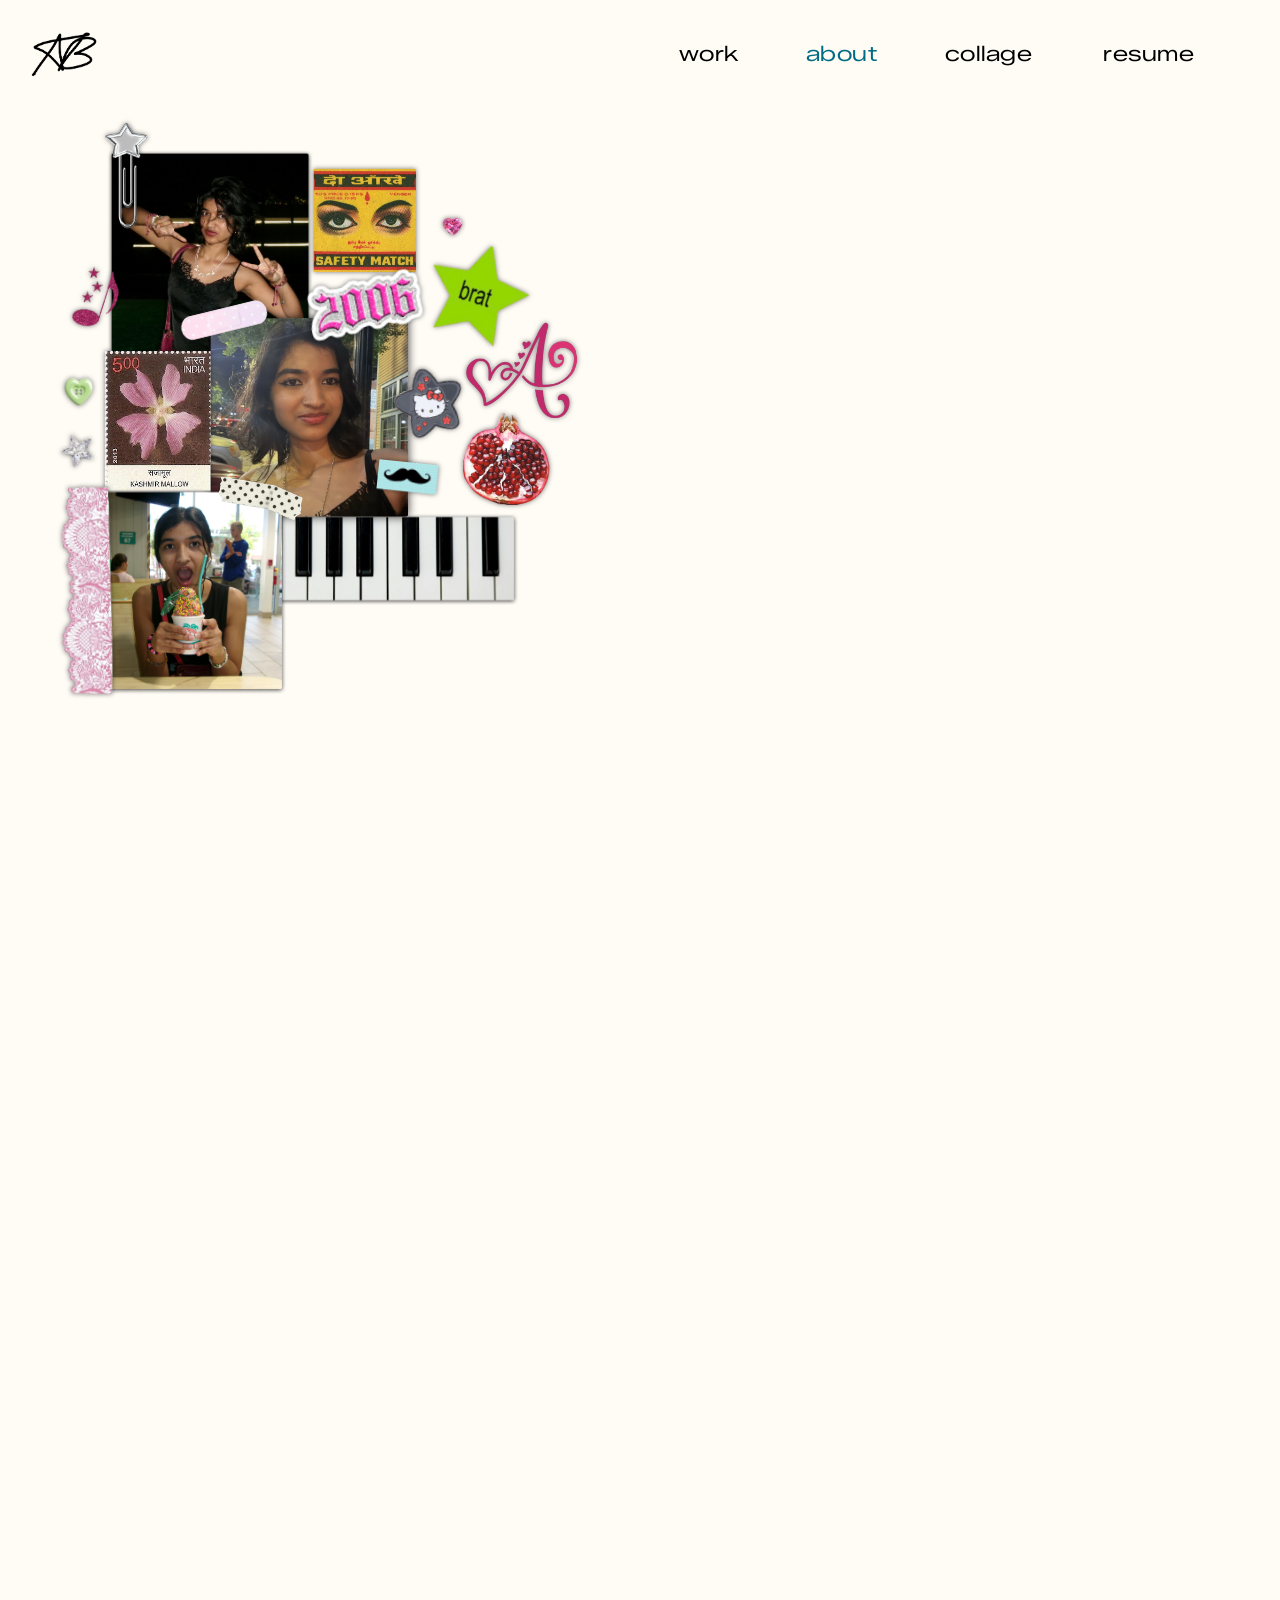
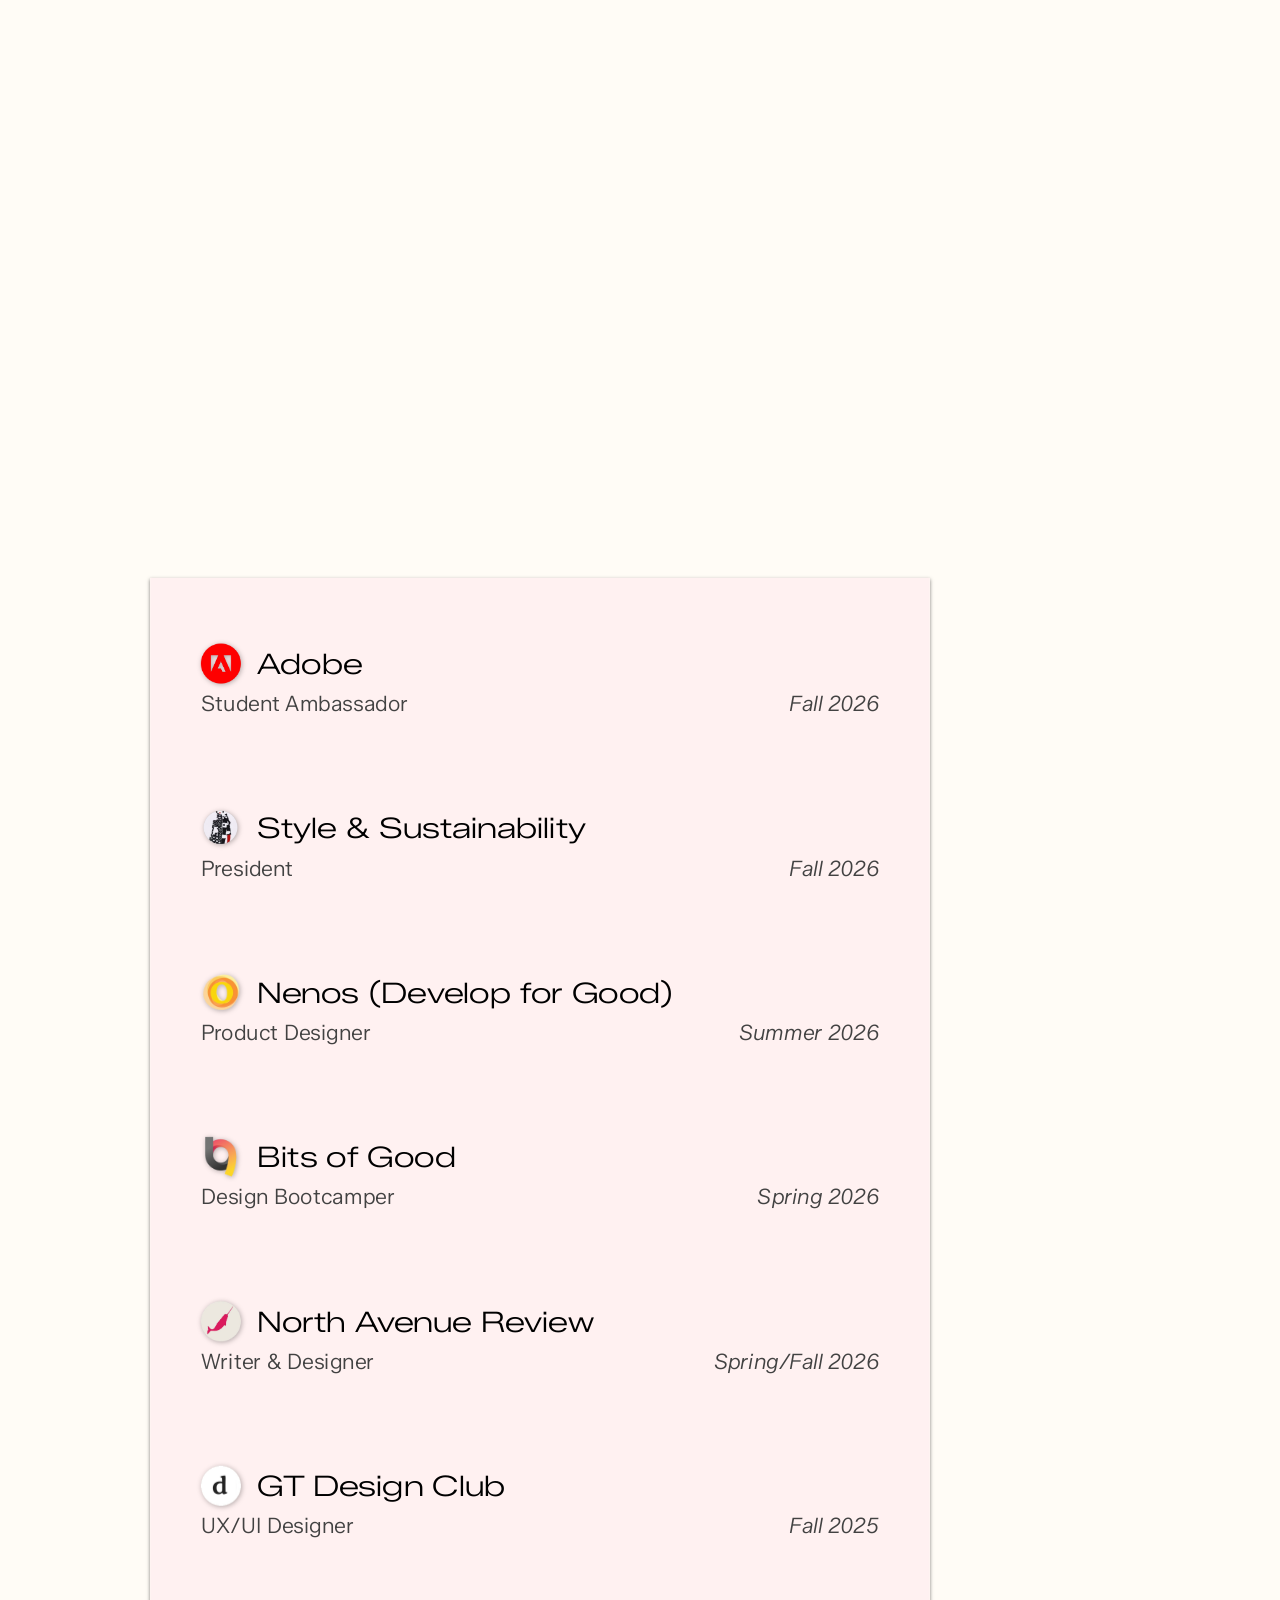
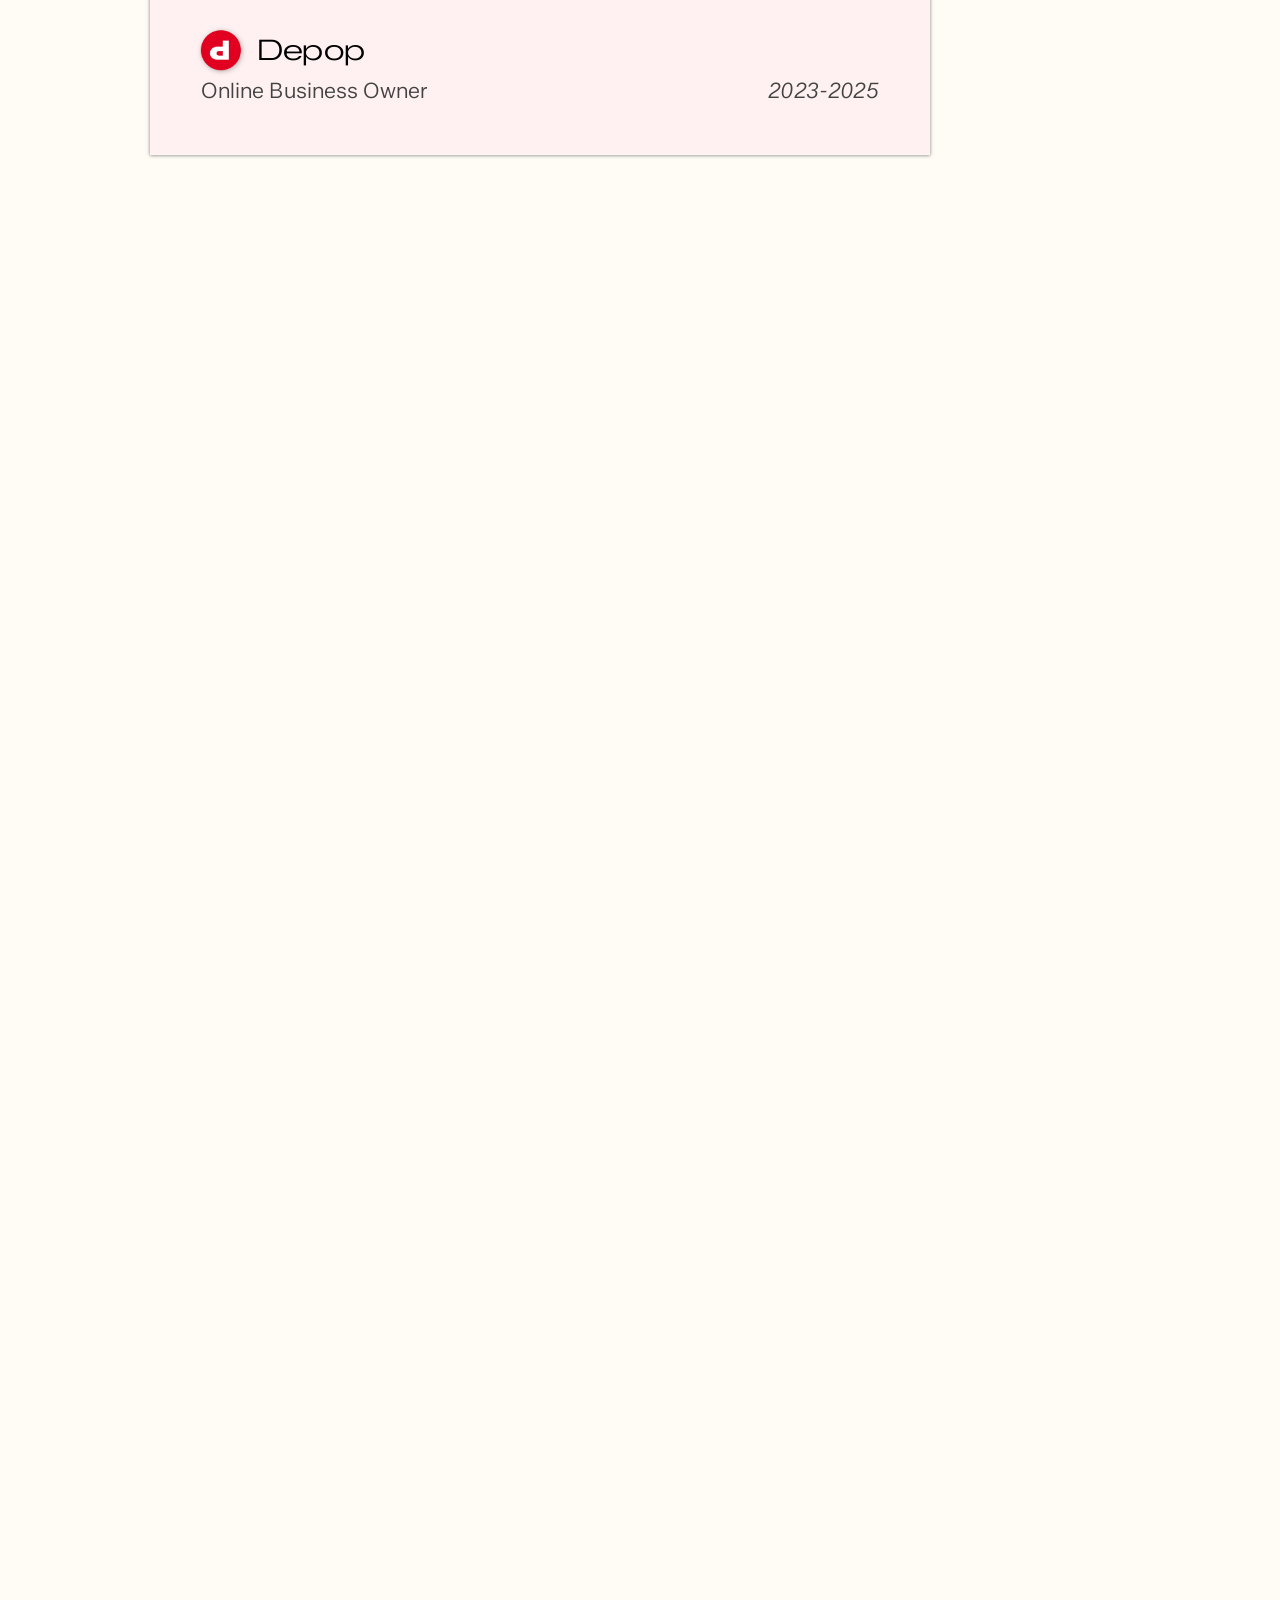
==== commit 2cda7d26: "Added interactive collage and mobile layouts" ====
--- a/about.html
+++ b/about.html
@@ -9,6 +9,7 @@
 <link href="https://fonts.googleapis.com/css2?family=Tillana:wght@500&family=Zalando+Sans:ital,wght@0,200;0,300;0,400;0,500;0,600;1,300;1,500;1,600&family=Zalando+Sans+Expanded:wght@300;400;500&display=swap" rel="stylesheet">
 <link rel="stylesheet" href="style.css">
 <link rel="preload" href="Assets/ab_pink_star.png" as="image">
+<link rel="stylesheet" href="about-mobile.css">
 <link rel="icon" type="image/png" href="/Assets/ab_pink_star.png">
 </head>
 <body class="about-page">
@@ -22,7 +23,7 @@
       <ul class="nav-links">
         <li><a href="index.html">work</a></li>
         <li><a href="about.html" class="nav-current">about</a></li>
-        <li><a href="coming-soon.html?project=Collage">collage</a></li>
+        <li><a href="collage.html">collage</a></li>
         <li>
           <a href="https://docs.google.com/document/d/1TirXVIre3TSZLm0B2PwHUFP9qbT0IzNKVS-qZgrSqyw/edit?usp=sharing"
              target="_blank"
@@ -46,63 +47,63 @@
       </div>
     </div>
     <div class="about-hero-collage">
-<div class="sk about-hero-small-shadow" data-collage-stage="large" style="--collage-delay:360ms;--collage-angle:-3deg;--l:352.6px;--t:242.4px;--w:115.858px;--h:115.858px;"><img src="Assets/about_match.png" alt=""></div>
-<div class="sk" data-collage-stage="large" style="--collage-delay:592ms;--collage-angle:3deg;--l:209.76px;--t:629.162px;--w:374.336px;--h:104.272px;"><img src="Assets/about_hero/piano.png" alt=""></div>
-<img class="about-hero-photo" src="Assets/about_hero/photo-1.png" alt="Ananya at night" data-collage-stage="photos" style="--collage-delay:0ms;--collage-angle:-3deg;left:120.01px;top:220.397px;width:233.185px;height:233.185px;">
-<div class="about-hero-photo about-hero-photo-two" data-collage-stage="photos" style="--collage-delay:0ms;--collage-angle:3deg;left:236.6px;top:410.29px;width:222.334px;height:222.334px;"><img src="Assets/about_hero/photo-2.png" alt="Ananya" style="position:absolute;width:168.11%;height:126.03%;left:-34.26%;top:-8.99%;"></div>
-<div class="sk" data-collage-stage="large" style="--collage-delay:824ms;--collage-angle:-3deg;--l:452.65px;--t:304.72px;--w:158.937px;--h:158.937px;"><div class="sk-i about-hero-small-shadow" style="--iw:115.858px;--ih:115.858px;--r:30.94deg;"><img src="Assets/about_brat.png" alt=""></div></div>
-<div class="sk" data-collage-stage="large" style="--collage-delay:1056ms;--collage-angle:3deg;--l:118.05px;--t:446.93px;--w:119.282px;--h:157.452px;"><div class="sk-i about-hero-small-shadow" style="--iw:119.282px;--ih:157.452px;--r:0deg;"><div class="crop"><img src="Assets/india_stamp_flower.jpg" alt="" style="width:103.2%;height:102.77%;left:-3.2%;top:-2.6%;"></div></div></div>
-<div class="sk" data-collage-stage="stickers" style="--collage-delay:1984ms;--collage-angle:-3deg;--l:436.1px;--t:458.19px;--w:91.925px;--h:90.246px;"><div class="sk-i about-hero-small-shadow" style="--iw:76.942px;--ih:74.692px;--r:-13.16deg;"><img src="Assets/hk_stra.png" alt=""></div></div>
-<div class="sk" data-collage-stage="stickers" style="--collage-delay:2216ms;--collage-angle:3deg;--l:340.4px;--t:350.3px;--w:141.549px;--h:88.547px;"><div class="sk-i about-hero-small-shadow" style="--iw:131.483px;--ih:63.375px;--r:-11.61deg;"><div class="crop"><img src="Assets/2006.png" alt="" style="width:100%;height:207.47%;left:0;top:-53.94%;"></div></div></div>
-<div class="sk" data-collage-stage="stickers" style="--collage-delay:2448ms;--collage-angle:-3deg;--l:423.44px;--t:568.58px;--w:69.979px;--h:40.129px;"><div class="sk-i about-hero-small-shadow" style="--iw:66.904px;--ih:33.452px;--r:5.88deg;"><img src="Assets/blue_mustache.jpg" alt=""></div></div>
-<div class="sk" data-collage-stage="stickers" style="--collage-delay:2680ms;--collage-angle:3deg;--l:197.44px;--t:385.82px;--w:107.946px;--h:53.051px;"><div class="sk-i" style="--iw:103.955px;--ih:29.358px;--r:-13.64deg;"><img src="Assets/bandage.png" alt=""></div></div>
-<div class="sk about-hero-small-shadow" data-collage-stage="large" style="--collage-delay:1288ms;--collage-angle:-3deg;--l:515.48px;--t:388.67px;--w:152.719px;--h:154.875px;"><img src="Assets/A_curvy.png" alt=""></div>
-<div class="sk about-hero-small-shadow" data-collage-stage="stickers" style="--collage-delay:2912ms;--collage-angle:-3deg;--l:520.54px;--t:517.18px;--w:97.243px;--h:102.645px;"><img src="Assets/pomegranate.png" alt=""></div>
-<div class="sk about-hero-small-shadow" data-collage-stage="stickers" style="--collage-delay:3144ms;--collage-angle:3deg;--l:118.3px;--t:190px;--w:48.003px;--h:119.458px;"><img src="Assets/star_clip.png" alt=""></div>
-<div class="sk about-hero-small-shadow" data-collage-stage="large" style="--collage-delay:1520ms;--collage-angle:3deg;--l:378.87px;--t:740.6px;--w:88.118px;--h:88.118px;"><img src="Assets/ilyny.jpg" alt=""></div>
-<div class="sk" data-collage-stage="stickers" style="--collage-delay:3376ms;--collage-angle:-3deg;--l:62.69px;--t:328.72px;--w:102.915px;--h:109.56px;"><div class="sk-i about-hero-small-shadow" style="--iw:79.291px;--ih:89.582px;--r:17.83deg;"><img src="Assets/music.png" alt=""></div></div>
-<div class="sk about-hero-small-shadow" data-collage-stage="stickers" style="--collage-delay:3608ms;--collage-angle:3deg;--l:483.01px;--t:689.33px;--w:74.125px;--h:74.37px;"><img src="Assets/orange.png" alt=""></div>
-<div class="sk" data-collage-stage="stickers" style="--collage-delay:3840ms;--collage-angle:-3deg;--l:318.19px;--t:696.68px;--w:60.977px;--h:60.946px;"><div class="sk-i flip about-hero-small-shadow" style="--iw:41.763px;--ih:44.453px;--r:134.54deg;"><img src="Assets/dark_pink_star.png" alt=""></div></div>
-<div class="sk" data-collage-stage="stickers" style="--collage-delay:4072ms;--collage-angle:3deg;--l:58px;--t:528.56px;--w:60.105px;--h:60.105px;"><div class="sk-i about-hero-small-shadow" style="--iw:45.136px;--ih:45.136px;--r:-25.32deg;"><img src="Assets/star_gem.png" alt=""></div></div>
-<div class="sk about-hero-small-shadow" data-collage-stage="stickers" style="--collage-delay:4304ms;--collage-angle:-3deg;--l:485.83px;--t:286.5px;--w:45.901px;--h:41.347px;"><img src="Assets/pink_gem.png" alt=""></div>
-<img class="about-hero-photo" src="Assets/about_hero/photo-3.png" alt="Ananya" data-collage-stage="photos" style="--collage-delay:0ms;--collage-angle:-3deg;left:90.23px;top:600.607px;width:233.185px;height:233.185px;">
-<div class="sk" data-collage-stage="large" style="--collage-delay:1752ms;--collage-angle:-3deg;--l:66.45px;--t:596.11px;--w:63.064px;--h:239.468px;"><div class="sk-i about-hero-small-shadow" style="--iw:58.813px;--ih:238.455px;--r:1.02deg;"><img src="Assets/pink_lace.png" alt=""></div></div>
-<div class="sk" data-collage-stage="stickers" style="--collage-delay:4536ms;--collage-angle:3deg;--l:245.17px;--t:756.24px;--w:93.13px;--h:95.031px;"><div class="sk-i about-hero-small-shadow" style="--iw:72.188px;--ih:75.302px;--r:19.43deg;"><div class="crop"><img src="Assets/mh_logo.png" alt="" style="width:126.9%;height:121.65%;left:-14.47%;top:-10.95%;"></div></div></div>
-<div class="sk" data-collage-stage="stickers" style="--collage-delay:4768ms;--collage-angle:-3deg;--l:244.72px;--t:588.6px;--w:97.399px;--h:49.38px;"><div class="sk-i" style="--iw:94.349px;--ih:41.985px;--r:4.58deg;"><img src="Assets/white_black_polka_tape.png" alt=""></div></div>
-<div class="sk" data-collage-stage="stickers" style="--collage-delay:5000ms;--collage-angle:3deg;--l:71.13px;--t:476.02px;--w:34.096px;--h:32.896px;"><div class="sk-i about-hero-small-shadow" style="--iw:33.714px;--ih:32.5px;--r:-0.68deg;"><div class="crop"><img src="Assets/green_heart.png" alt="" style="width:200%;height:207.47%;left:-48.8%;top:-51.87%;"></div></div></div>
+<div class="sk about-hero-small-shadow" data-collage-stage="large" style="--collage-delay:360ms;--collage-angle:-3deg;--l:352.6px;--t:242.4px;--w:115.858px;--h:115.858px;" data-about-mobile="381:246"><img src="Assets/about_match.png" alt=""></div>
+<div class="sk" data-collage-stage="large" style="--collage-delay:592ms;--collage-angle:3deg;--l:209.76px;--t:629.162px;--w:374.336px;--h:104.272px;" data-about-mobile="381:247"><picture class="about-responsive-piano"><source media="(max-width: 767px)" srcset="Assets/about_mobile/piano.png"><img src="Assets/about_hero/piano.png" alt=""></picture></div>
+<picture class="about-hero-photo" data-collage-stage="photos" style="--collage-delay:0ms;--collage-angle:-3deg;left:120.01px;top:220.397px;width:233.185px;height:233.185px;" data-about-mobile="381:248"><source media="(max-width: 767px)" srcset="Assets/about_mobile/photo-1.png"><img src="Assets/about_hero/photo-1.png" alt="Ananya" style="display:block;width:100%;height:100%;"></picture>
+<div class="about-hero-photo about-hero-photo-two" data-collage-stage="photos" style="--collage-delay:0ms;--collage-angle:3deg;left:236.6px;top:410.29px;width:222.334px;height:222.334px;" data-about-mobile="381:249"><img src="Assets/about_hero/photo-2.png" alt="Ananya" style="position:absolute;width:168.11%;height:126.03%;left:-34.26%;top:-8.99%;"></div>
+<div class="sk" data-collage-stage="large" style="--collage-delay:824ms;--collage-angle:-3deg;--l:452.65px;--t:304.72px;--w:158.937px;--h:158.937px;" data-about-mobile="381:250"><div class="sk-i about-hero-small-shadow" style="--iw:115.858px;--ih:115.858px;--r:30.94deg;"><img src="Assets/about_brat.png" alt=""></div></div>
+<div class="sk" data-collage-stage="large" style="--collage-delay:1056ms;--collage-angle:3deg;--l:118.05px;--t:446.93px;--w:119.282px;--h:157.452px;" data-about-mobile="381:251"><div class="sk-i about-hero-small-shadow" style="--iw:119.282px;--ih:157.452px;--r:0deg;"><div class="crop"><img src="Assets/india_stamp_flower.jpg" alt="" style="width:103.2%;height:102.77%;left:-3.2%;top:-2.6%;"></div></div></div>
+<div class="sk" data-collage-stage="stickers" style="--collage-delay:1984ms;--collage-angle:-3deg;--l:436.1px;--t:458.19px;--w:91.925px;--h:90.246px;" data-about-mobile="381:252"><div class="sk-i about-hero-small-shadow" style="--iw:76.942px;--ih:74.692px;--r:-13.16deg;"><img src="Assets/hk_stra.png" alt=""></div></div>
+<div class="sk" data-collage-stage="stickers" style="--collage-delay:2216ms;--collage-angle:3deg;--l:340.4px;--t:350.3px;--w:141.549px;--h:88.547px;" data-about-mobile="381:253"><div class="sk-i about-hero-small-shadow" style="--iw:131.483px;--ih:63.375px;--r:-11.61deg;"><div class="crop"><img src="Assets/2006.png" alt="" style="width:100%;height:207.47%;left:0;top:-53.94%;"></div></div></div>
+<div class="sk" data-collage-stage="stickers" style="--collage-delay:2448ms;--collage-angle:-3deg;--l:423.44px;--t:568.58px;--w:69.979px;--h:40.129px;" data-about-mobile="381:254"><div class="sk-i about-hero-small-shadow" style="--iw:66.904px;--ih:33.452px;--r:5.88deg;"><img src="Assets/blue_mustache.jpg" alt=""></div></div>
+<div class="sk" data-collage-stage="stickers" style="--collage-delay:2680ms;--collage-angle:3deg;--l:197.44px;--t:385.82px;--w:107.946px;--h:53.051px;" data-about-mobile="381:255"><div class="sk-i" style="--iw:103.955px;--ih:29.358px;--r:-13.64deg;"><img src="Assets/bandage.png" alt=""></div></div>
+<div class="sk about-hero-small-shadow" data-collage-stage="large" style="--collage-delay:1288ms;--collage-angle:-3deg;--l:515.48px;--t:388.67px;--w:152.719px;--h:154.875px;" data-about-mobile="381:257"><img src="Assets/A_curvy.png" alt=""></div>
+<div class="sk about-hero-small-shadow" data-collage-stage="stickers" style="--collage-delay:2912ms;--collage-angle:-3deg;--l:520.54px;--t:517.18px;--w:97.243px;--h:102.645px;" data-about-mobile="381:258"><img src="Assets/pomegranate.png" alt=""></div>
+<div class="sk about-hero-small-shadow" data-collage-stage="stickers" style="--collage-delay:3144ms;--collage-angle:3deg;--l:118.3px;--t:190px;--w:48.003px;--h:119.458px;" data-about-mobile="381:259"><img src="Assets/star_clip.png" alt=""></div>
+<div class="sk about-hero-small-shadow" data-collage-stage="large" style="--collage-delay:1520ms;--collage-angle:3deg;--l:378.87px;--t:740.6px;--w:88.118px;--h:88.118px;" data-about-mobile="381:260"><img src="Assets/ilyny.jpg" alt=""></div>
+<div class="sk" data-collage-stage="stickers" style="--collage-delay:3376ms;--collage-angle:-3deg;--l:62.69px;--t:328.72px;--w:102.915px;--h:109.56px;" data-about-mobile="381:261"><div class="sk-i about-hero-small-shadow" style="--iw:79.291px;--ih:89.582px;--r:17.83deg;"><img src="Assets/music.png" alt=""></div></div>
+<div class="sk about-hero-small-shadow" data-collage-stage="stickers" style="--collage-delay:3608ms;--collage-angle:3deg;--l:483.01px;--t:689.33px;--w:74.125px;--h:74.37px;" data-about-mobile="381:262"><img src="Assets/orange.png" alt=""></div>
+<div class="sk" data-collage-stage="stickers" style="--collage-delay:3840ms;--collage-angle:-3deg;--l:318.19px;--t:696.68px;--w:60.977px;--h:60.946px;" data-about-mobile="381:263"><div class="sk-i flip about-hero-small-shadow" style="--iw:41.763px;--ih:44.453px;--r:134.54deg;"><img src="Assets/dark_pink_star.png" alt=""></div></div>
+<div class="sk" data-collage-stage="stickers" style="--collage-delay:4072ms;--collage-angle:3deg;--l:58px;--t:528.56px;--w:60.105px;--h:60.105px;" data-about-mobile="381:264"><div class="sk-i about-hero-small-shadow" style="--iw:45.136px;--ih:45.136px;--r:-25.32deg;"><img src="Assets/star_gem.png" alt=""></div></div>
+<div class="sk about-hero-small-shadow" data-collage-stage="stickers" style="--collage-delay:4304ms;--collage-angle:-3deg;--l:485.83px;--t:286.5px;--w:45.901px;--h:41.347px;" data-about-mobile="381:265"><img src="Assets/pink_gem.png" alt=""></div>
+<picture class="about-hero-photo" data-collage-stage="photos" style="--collage-delay:0ms;--collage-angle:-3deg;left:90.23px;top:600.607px;width:233.185px;height:233.185px;" data-about-mobile="381:266"><source media="(max-width: 767px)" srcset="Assets/about_mobile/photo-3.png"><img src="Assets/about_hero/photo-3.png" alt="Ananya" style="display:block;width:100%;height:100%;"></picture>
+<div class="sk" data-collage-stage="large" style="--collage-delay:1752ms;--collage-angle:-3deg;--l:66.45px;--t:596.11px;--w:63.064px;--h:239.468px;" data-about-mobile="381:267"><div class="sk-i about-hero-small-shadow" style="--iw:58.813px;--ih:238.455px;--r:1.02deg;"><img src="Assets/pink_lace.png" alt=""></div></div>
+<div class="sk" data-collage-stage="stickers" style="--collage-delay:4536ms;--collage-angle:3deg;--l:245.17px;--t:756.24px;--w:93.13px;--h:95.031px;" data-about-mobile="381:268"><div class="sk-i about-hero-small-shadow" style="--iw:72.188px;--ih:75.302px;--r:19.43deg;"><div class="crop"><img src="Assets/mh_logo.png" alt="" style="width:126.9%;height:121.65%;left:-14.47%;top:-10.95%;"></div></div></div>
+<div class="sk" data-collage-stage="stickers" style="--collage-delay:4768ms;--collage-angle:-3deg;--l:244.72px;--t:588.6px;--w:97.399px;--h:49.38px;" data-about-mobile="381:269"><div class="sk-i" style="--iw:94.349px;--ih:41.985px;--r:4.58deg;"><img src="Assets/white_black_polka_tape.png" alt=""></div></div>
+<div class="sk" data-collage-stage="stickers" style="--collage-delay:5000ms;--collage-angle:3deg;--l:71.13px;--t:476.02px;--w:34.096px;--h:32.896px;" data-about-mobile="381:270"><div class="sk-i about-hero-small-shadow" style="--iw:33.714px;--ih:32.5px;--r:-0.68deg;"><div class="crop"><img src="Assets/green_heart.png" alt="" style="width:200%;height:207.47%;left:-48.8%;top:-51.87%;"></div></div></div>
     </div>
 
 
     <!-- ============ decorative vines (metro_24) + piano ============ -->
-    <div class="sk" style="--l:851px;--t:1255px;--w:304px;--h:826px;">
+    <div class="sk" style="--l:851px;--t:1255px;--w:304px;--h:826px;" data-about-mobile="381:349">
       <div class="sk-i" style="--iw:304px;--ih:826px;transform:rotate(180deg) scaleY(-1);">
         <div class="crop"><img src="Assets/metro_24.png" alt="" style="left:-77.14%;top:0%;width:365.71%;height:118.68%;"></div>
       </div>
     </div>
-    <div class="sk" style="--l:1170px;--t:2204px;--w:197px;--h:769px;">
+    <div class="sk" style="--l:1170px;--t:2204px;--w:197px;--h:769px;" data-about-mobile="381:366">
       <div class="crop"><img src="Assets/metro_24.png" alt="" style="left:-0.16%;top:-0.05%;width:494.12%;height:118.68%;"></div>
     </div>
-    <div class="sk" style="--l:1200px;--t:3340px;--w:140px;--h:352px;">
+    <div class="sk" style="--l:1200px;--t:3340px;--w:140px;--h:352px;" data-about-mobile="381:367">
       <div class="crop"><img src="Assets/metro_24.png" alt="" style="left:-702.36%;top:-8.33%;width:927.06%;height:388.22%;"></div>
     </div>
-    <div class="sk" style="--l:1210px;--t:3071px;--w:106px;--h:122px;">
+    <div class="sk" style="--l:1210px;--t:3071px;--w:106px;--h:122px;" data-about-mobile="381:368">
       <div class="crop"><img src="Assets/metro_24.png" alt="" style="left:-813.13%;top:-315.17%;width:927.06%;height:638.57%;"></div>
     </div>
-    <div class="sk" style="--l:1182px;--t:1250px;--w:104px;--h:147px;">
+    <div class="sk" style="--l:1182px;--t:1250px;--w:104px;--h:147px;" data-about-mobile="381:350">
       <div class="crop"><img src="Assets/metro_24.png" alt="" style="left:-937.59%;top:-115.15%;width:1069.01%;height:666.86%;"></div>
     </div>
-    <div class="sk" style="--l:1242px;--t:1453px;--w:98px;--h:111px;">
+    <div class="sk" style="--l:1242px;--t:1453px;--w:98px;--h:111px;" data-about-mobile="381:351">
       <div class="crop"><img src="Assets/metro_24.png" alt="" style="left:-556.82%;top:-422.08%;width:861.84%;height:666.86%;"></div>
     </div>
-    <div class="sk" style="--l:1170px;--t:1624px;--w:116px;--h:147px;">
+    <div class="sk" style="--l:1170px;--t:1624px;--w:116px;--h:147px;" data-about-mobile="381:352">
       <div class="crop"><img src="Assets/metro_24.png" alt="" style="left:-842.27%;top:-220.58%;width:958.42%;height:666.86%;"></div>
     </div>
-    <div class="sk" style="--l:1210px;--t:1808px;--w:171.116px;--h:166.412px;">
+    <div class="sk" style="--l:1210px;--t:1808px;--w:171.116px;--h:166.412px;" data-about-mobile="381:353">
       <div class="sk-i" style="--iw:114px;--ih:130px;transform:rotate(-123deg) scaleY(-1);">
         <div class="crop"><img src="Assets/metro_24.png" alt="" style="left:-556.82%;top:-422.08%;width:861.84%;height:666.86%;"></div>
       </div>
     </div>
-    <div class="sk" style="--l:-180px;--t:1356px;--w:699.173px;--h:699.173px;">
+    <div class="sk" style="--l:-180px;--t:1356px;--w:699.173px;--h:699.173px;" data-about-mobile="381:346">
       <div class="sk-i" style="--iw:500px;--ih:500px;--r:53.59deg;"><img src="Assets/piano.png" alt=""></div>
     </div>
 
@@ -110,24 +111,24 @@
     <p class="blurb" style="left:84px;top:1365px;width:887px;">Outside of design and collaging, I have a deep love for <span class="med">fashion, music, and food</span>!</p>
     <p class="blurb-accent" style="left:139px;top:1424px;width:660px;">You&rsquo;ll probably find me throwing clothes around my room trying to put on the perfect outfit, blasting EDM at all times of the day, or feasting on some combination of spicy ramen, chicken and chips :)</p>
 
-    <div class="sk" style="--l:444px;--t:1599px;--w:103.917px;--h:115.263px;">
+    <div class="sk" style="--l:444px;--t:1599px;--w:103.917px;--h:115.263px;" data-about-mobile="381:355">
       <div class="sk-i shadow-l" style="--iw:81.123px;--ih:97.312px;--r:-15.29deg;"><img src="Assets/butterfly_gem.png" alt=""></div>
     </div>
-    <div class="sk shadow-r" style="--l:553px;--t:1752px;--w:82px;--h:80px;"><img src="Assets/cd.png" alt=""></div>
-    <div class="sk shadow-r" style="--l:678px;--t:1620px;--w:58px;--h:58px;"><img src="Assets/button.png" alt=""></div>
-    <div class="sk" style="--l:722px;--t:1761px;--w:99.98px;--h:98.651px;">
+    <div class="sk shadow-r" style="--l:553px;--t:1752px;--w:82px;--h:80px;" data-about-mobile="381:356"><img src="Assets/cd.png" alt=""></div>
+    <div class="sk shadow-r" style="--l:678px;--t:1620px;--w:58px;--h:58px;" data-about-mobile="381:357"><img src="Assets/button.png" alt=""></div>
+    <div class="sk" style="--l:722px;--t:1761px;--w:99.98px;--h:98.651px;" data-about-mobile="381:358">
       <div class="sk-i flip shadow-r" style="--iw:69px;--ih:74px;--r:-124.17deg;"><img src="Assets/star_light_pink.png" alt=""></div>
     </div>
-    <div class="sk" style="--l:465px;--t:1904px;--w:112.027px;--h:92.823px;">
+    <div class="sk" style="--l:465px;--t:1904px;--w:112.027px;--h:92.823px;" data-about-mobile="381:359">
       <div class="sk-i shadow-r" style="--iw:96px;--ih:62px;--r:-21.46deg;"><img src="Assets/dice.png" alt=""></div>
     </div>
-    <div class="sk" style="--l:796px;--t:2061px;--w:80.009px;--h:63.4px;">
+    <div class="sk" style="--l:796px;--t:2061px;--w:80.009px;--h:63.4px;" data-about-mobile="381:360">
       <div class="sk-i shadow-r" style="--iw:74px;--ih:55px;--r:6.82deg;"><img src="Assets/lips.png" alt=""></div>
     </div>
-    <div class="sk" style="--l:695px;--t:1904px;--w:94.434px;--h:88.028px;">
+    <div class="sk" style="--l:695px;--t:1904px;--w:94.434px;--h:88.028px;" data-about-mobile="381:361">
       <div class="sk-i shadow-l" style="--iw:77.26px;--ih:67.185px;--r:-18.28deg;"><img src="Assets/pink_gem.png" alt=""></div>
     </div>
-    <div class="sk" style="--l:580px;--t:2040px;--w:76.386px;--h:76.386px;">
+    <div class="sk" style="--l:580px;--t:2040px;--w:76.386px;--h:76.386px;" data-about-mobile="381:362">
       <div class="sk-i shadow-l" style="--iw:56.731px;--ih:56.731px;--r:27.19deg;"><img src="Assets/lucky_gem.png" alt=""></div>
     </div>
 
@@ -191,64 +192,64 @@
       </div>
     </div>
 
-    <div class="sk" style="--l:982px;--t:3796px;--w:185.254px;--h:81.041px;">
+    <div class="sk" style="--l:982px;--t:3796px;--w:185.254px;--h:81.041px;" data-about-mobile="381:423">
       <div class="sk-i" style="--iw:179.475px;--ih:61px;--r:-6.54deg;"><img src="Assets/ginghamtape.png" alt=""></div>
     </div>
-    <div class="sk" style="--l:51.03px;--t:2339.57px;--w:189.188px;--h:105.891px;">
+    <div class="sk" style="--l:51.03px;--t:2339.57px;--w:189.188px;--h:105.891px;" data-about-mobile="381:424">
       <div class="sk-i" style="--iw:179.475px;--ih:61px;--r:-15.19deg;"><img src="Assets/ginghamtape.png" alt=""></div>
     </div>
 
 
     <!-- ============ FAVORITE ALBUMS (Figma 150:840) ============ -->
     <!-- ALBUMS -->
-<div class="about-detail-piece detail-reveal" data-detail="albums" data-album-cover style="position:absolute;height:170px;left:78px;filter:drop-shadow(0px 1px 6px rgba(0,0,0,0.8));top:4218px;width:171px" data-node-id="171:1345" data-name="era_extrana 1">
+<div class="about-detail-piece detail-reveal" data-detail="albums" data-album-cover style="position:absolute;height:170px;left:78px;filter:drop-shadow(0px 1px 6px rgba(0,0,0,0.8));top:4218px;width:171px" data-node-id="171:1345" data-name="era_extrana 1" data-about-mobile="381:426">
         <a class="album-spotify-link" href="https://open.spotify.com/album/56Lg5XPUaUSgPjaOy99ZYX" target="_blank" rel="noopener noreferrer" aria-label="Listen to Era Extraña — Neon Indian on Spotify"><img class="about-detail-image" alt="" loading="lazy" decoding="async" style="position:absolute;inset:0;max-width:none;object-fit:cover;pointer-events:none;width:100%;height:100%" src="Assets/about_details/EraExtrana1.png" /></a>
       </div>
-<div class="about-detail-piece detail-reveal" data-detail="albums" data-album-cover style="position:absolute;left:308px;filter:drop-shadow(0px 1px 6px rgba(0,0,0,0.8));width:205px;height:205px;top:4191px" data-node-id="171:1346" data-name="eyelid_movies 1">
+<div class="about-detail-piece detail-reveal" data-detail="albums" data-album-cover style="position:absolute;left:308px;filter:drop-shadow(0px 1px 6px rgba(0,0,0,0.8));width:205px;height:205px;top:4191px" data-node-id="171:1346" data-name="eyelid_movies 1" data-about-mobile="381:427">
         <a class="album-spotify-link" href="https://open.spotify.com/album/0PyB13CCXHczFLrOIk43oD" target="_blank" rel="noopener noreferrer" aria-label="Listen to Eyelid Movies — Phantogram on Spotify"><img class="about-detail-image" alt="" loading="lazy" decoding="async" style="position:absolute;inset:0;max-width:none;object-fit:cover;pointer-events:none;width:100%;height:100%" src="Assets/about_details/EyelidMovies1.png" /></a>
       </div>
-<div class="about-detail-piece detail-reveal" data-detail="albums" data-album-cover style="position:absolute;left:549px;filter:drop-shadow(0px 1px 6px rgba(0,0,0,0.8));width:209px;height:209px;top:4222px" data-node-id="171:1347" data-name="innerspeaker 1">
+<div class="about-detail-piece detail-reveal" data-detail="albums" data-album-cover style="position:absolute;left:549px;filter:drop-shadow(0px 1px 6px rgba(0,0,0,0.8));width:209px;height:209px;top:4222px" data-node-id="171:1347" data-name="innerspeaker 1" data-about-mobile="381:428">
         <a class="album-spotify-link" href="https://open.spotify.com/album/1DNSmmRLfv97Yjq7MTFWng" target="_blank" rel="noopener noreferrer" aria-label="Listen to InnerSpeaker — Tame Impala on Spotify"><img class="about-detail-image" alt="" loading="lazy" decoding="async" style="position:absolute;inset:0;max-width:none;object-fit:cover;pointer-events:none;width:100%;height:100%" src="Assets/about_details/Innerspeaker1.png" /></a>
       </div>
-<div class="about-detail-piece detail-reveal" data-detail="albums" data-album-cover style="position:absolute;left:78px;filter:drop-shadow(0px 1px 6px rgba(0,0,0,0.8));width:195px;height:195px;top:4426px" data-node-id="171:1348" data-name="sweet_trip 1">
+<div class="about-detail-piece detail-reveal" data-detail="albums" data-album-cover style="position:absolute;left:78px;filter:drop-shadow(0px 1px 6px rgba(0,0,0,0.8));width:195px;height:195px;top:4426px" data-node-id="171:1348" data-name="sweet_trip 1" data-about-mobile="381:429">
         <a class="album-spotify-link" href="https://open.spotify.com/album/0eUUQ4rly8Q8PyJPWLgde2" target="_blank" rel="noopener noreferrer" aria-label="Listen to Velocity: Design: Comfort. — Sweet Trip on Spotify"><img class="about-detail-image" alt="" loading="lazy" decoding="async" style="position:absolute;inset:0;max-width:none;object-fit:cover;pointer-events:none;width:100%;height:100%" src="Assets/about_details/SweetTrip1.png" /></a>
       </div>
-<div class="about-detail-piece detail-reveal" data-detail="albums" data-album-cover style="position:absolute;height:189px;left:335px;filter:drop-shadow(0px 1px 6px rgba(0,0,0,0.8));top:4457px;width:190px" data-node-id="171:1349" data-name="discovery 1">
+<div class="about-detail-piece detail-reveal" data-detail="albums" data-album-cover style="position:absolute;height:189px;left:335px;filter:drop-shadow(0px 1px 6px rgba(0,0,0,0.8));top:4457px;width:190px" data-node-id="171:1349" data-name="discovery 1" data-about-mobile="381:430">
         <a class="album-spotify-link" href="https://open.spotify.com/album/2noRn2Aes5aoNVsU6iWThc" target="_blank" rel="noopener noreferrer" aria-label="Listen to Discovery — Daft Punk on Spotify"><img class="about-detail-image" alt="" loading="lazy" decoding="async" style="position:absolute;inset:0;max-width:none;object-fit:cover;pointer-events:none;width:100%;height:100%" src="Assets/about_details/Discovery1.png" /></a>
       </div>
-<div class="about-detail-piece detail-reveal" data-detail="albums" data-album-cover style="position:absolute;height:204px;left:574px;filter:drop-shadow(0px 1px 6px rgba(0,0,0,0.8));top:4473px;width:205px" data-node-id="171:1350" data-name="mgna_crrrta 1">
+<div class="about-detail-piece detail-reveal" data-detail="albums" data-album-cover style="position:absolute;height:204px;left:574px;filter:drop-shadow(0px 1px 6px rgba(0,0,0,0.8));top:4473px;width:205px" data-node-id="171:1350" data-name="mgna_crrrta 1" data-about-mobile="381:431">
         <a class="album-spotify-link" href="https://open.spotify.com/album/2QzilKeFlINfqFZZWzgv0J" target="_blank" rel="noopener noreferrer" aria-label="Listen to Beautiful Disaster — MGNA Crrrta on Spotify"><img class="about-detail-image" alt="" loading="lazy" decoding="async" style="position:absolute;inset:0;max-width:none;object-fit:cover;pointer-events:none;width:100%;height:100%" src="Assets/about_details/MgnaCrrrta1.png" /></a>
       </div>
 <h2 class="about-detail-heading detail-reveal" data-node-id="171:1351" style="left:64px;top:4077px;width:541px">some of my favorite albums:</h2>
-<div class="about-detail-piece detail-reveal" data-detail="albums" style="position:absolute;display:flex;height:95.954px;align-items:center;justify-content:center;left:715px;top:4064px;width:97.631px" data-node-id="171:1353">
+<div class="about-detail-piece detail-reveal" data-detail="albums" style="position:absolute;display:flex;height:95.954px;align-items:center;justify-content:center;left:715px;top:4064px;width:97.631px" data-node-id="171:1353" data-about-mobile="381:436">
         <div style="flex:none;transform:rotate(-8.63deg)">
           <div style="height:84px;position:relative;filter:drop-shadow(4px 0px 3px rgba(0,0,0,0.67));width:86px" data-name="music_double 2">
             <img class="about-detail-image" alt="" loading="lazy" decoding="async" style="position:absolute;inset:0;max-width:none;object-fit:cover;pointer-events:none;width:100%;height:100%" src="Assets/about_details/MusicDouble2.png" />
           </div>
         </div>
       </div>
-<div class="about-detail-piece detail-reveal" data-detail="albums" style="position:absolute;display:flex;height:147.147px;align-items:center;justify-content:center;left:854px;top:4167px;width:144.688px" data-node-id="171:1355">
+<div class="about-detail-piece detail-reveal" data-detail="albums" style="position:absolute;display:flex;height:147.147px;align-items:center;justify-content:center;left:854px;top:4167px;width:144.688px" data-node-id="171:1355" data-about-mobile="381:437">
         <div style="flex:none;transform:rotate(23.16deg)">
           <div style="height:113.491px;position:relative;filter:drop-shadow(4px 0px 3px rgba(0,0,0,0.67));width:108.818px" data-name="headphones 1">
             <img class="about-detail-image" alt="" loading="lazy" decoding="async" style="position:absolute;inset:0;max-width:none;object-fit:cover;pointer-events:none;width:100%;height:100%" src="Assets/about_details/Headphones1.png" />
           </div>
         </div>
       </div>
-<div class="about-detail-piece detail-reveal" data-detail="albums" style="position:absolute;display:flex;height:113.147px;align-items:center;justify-content:center;left:1010px;top:4040px;width:156.593px" data-node-id="171:1356">
+<div class="about-detail-piece detail-reveal" data-detail="albums" style="position:absolute;display:flex;height:113.147px;align-items:center;justify-content:center;left:1010px;top:4040px;width:156.593px" data-node-id="171:1356" data-about-mobile="381:438">
         <div style="flex:none;transform:rotate(-10.76deg)">
           <div style="height:88.054px;position:relative;filter:drop-shadow(4px 0px 3px rgba(0,0,0,0.67));width:142.658px" data-name="ipod 1">
             <img class="about-detail-image" alt="" loading="lazy" decoding="async" style="position:absolute;inset:0;max-width:none;object-fit:cover;pointer-events:none;width:100%;height:100%" src="Assets/about_details/Ipod1.png" />
           </div>
         </div>
       </div>
-<div class="about-detail-piece detail-reveal" data-detail="albums" style="position:absolute;display:flex;height:429.051px;align-items:center;justify-content:center;left:852px;top:4337px;width:296.06px" data-node-id="171:1357">
+<div class="about-detail-piece detail-reveal" data-detail="albums" style="position:absolute;display:flex;height:429.051px;align-items:center;justify-content:center;left:852px;top:4337px;width:296.06px" data-node-id="171:1357" data-about-mobile="381:439">
         <div style="flex:none;transform:rotate(7.65deg)">
           <div style="height:400px;position:relative;filter:drop-shadow(4px 0px 3px rgba(0,0,0,0.67));width:245px" data-name="wired_head 1">
             <img class="about-detail-image" alt="" loading="lazy" decoding="async" style="position:absolute;inset:0;max-width:none;object-fit:cover;pointer-events:none;width:100%;height:100%" src="Assets/about_details/WiredHead1.png" />
           </div>
         </div>
       </div>
-<div class="about-detail-piece detail-reveal" data-detail="albums" style="position:absolute;display:flex;height:126.673px;align-items:center;justify-content:center;left:1116px;top:4220.99px;width:83.77px" data-node-id="171:1358">
+<div class="about-detail-piece detail-reveal" data-detail="albums" style="position:absolute;display:flex;height:126.673px;align-items:center;justify-content:center;left:1116px;top:4220.99px;width:83.77px" data-node-id="171:1358" data-about-mobile="381:440">
         <div style="flex:none;transform:rotate(-12.79deg)">
           <div style="height:116.394px;position:relative;filter:drop-shadow(-4px 0px 3px rgba(0,0,0,0.67));width:59.485px" data-name="treble 1">
             <div style="position:absolute;inset:0;overflow:hidden;pointer-events:none">
@@ -257,7 +258,7 @@
           </div>
         </div>
       </div>
-<div class="about-detail-piece detail-reveal" data-detail="albums" style="position:absolute;display:flex;height:168.796px;align-items:center;justify-content:center;left:1159.97px;top:4474.88px;width:153.87px" data-node-id="171:1364">
+<div class="about-detail-piece detail-reveal" data-detail="albums" style="position:absolute;display:flex;height:168.796px;align-items:center;justify-content:center;left:1159.97px;top:4474.88px;width:153.87px" data-node-id="171:1364" data-about-mobile="381:441">
         <div style="flex:none;transform:rotate(9.84deg)">
           <div style="height:148.704px;position:relative;filter:drop-shadow(4px 0px 3px rgba(0,0,0,0.67));width:130.377px" data-name="cat_headphones 1">
             <div style="position:absolute;inset:0;overflow:hidden;pointer-events:none">
@@ -266,7 +267,7 @@
           </div>
         </div>
       </div>
-<div class="about-detail-piece detail-reveal" data-detail="albums" style="position:absolute;display:flex;height:109.873px;align-items:center;justify-content:center;left:1237px;top:4337px;width:92.208px" data-node-id="171:1378">
+<div class="about-detail-piece detail-reveal" data-detail="albums" style="position:absolute;display:flex;height:109.873px;align-items:center;justify-content:center;left:1237px;top:4337px;width:92.208px" data-node-id="171:1378" data-about-mobile="381:442">
         <div style="flex:none;transform:rotate(17.77deg)">
           <div style="height:94px;position:relative;filter:drop-shadow(4px 0px 3px rgba(0,0,0,0.67));width:66.7px" data-name="eighth_note 1">
             <div style="position:absolute;inset:0;overflow:hidden;pointer-events:none">
@@ -277,29 +278,29 @@
       </div>
     <!-- FASHION -->
 <h2 class="about-detail-heading detail-reveal" data-node-id="171:1379" style="left:64px;top:4897px;width:416px">fashion &amp; modeling:</h2>
-<div class="about-detail-piece detail-reveal" data-detail="fashion" data-fashion-photo style="position:absolute;left:394px;top:5134px;width:315.321px;height:409.818px">
-<div class="about-fashion-layer" data-detail="fashion" style="position:absolute;display:flex;height:409.818px;align-items:center;justify-content:center;left:0px;top:0px;width:315.321px" data-node-id="171:1383">
+<div class="about-detail-piece detail-reveal" data-detail="fashion" data-fashion-photo style="position:absolute;left:394px;top:5134px;width:315.321px;height:409.818px" data-about-mobile="group-381-443">
+<div class="about-fashion-layer" data-detail="fashion" style="position:absolute;display:flex;height:409.818px;align-items:center;justify-content:center;left:0px;top:0px;width:315.321px" data-node-id="171:1383" data-about-mobile="381:443">
         <div style="flex:none;transform:rotate(7.19deg)">
           <div style="height:379px;position:relative;filter:drop-shadow(1px 2px 3px rgba(0,0,0,0.5));width:270px" data-name="IMG_8413 1">
             <img class="about-detail-image" alt="Fashion and modeling photograph" loading="lazy" decoding="async" style="position:absolute;inset:0;max-width:none;object-fit:cover;pointer-events:none;width:100%;height:100%" src="Assets/about_details/Img84131.png" />
           </div>
         </div>
       </div>
-<div class="about-fashion-layer" data-detail="fashion" style="position:absolute;height:72px;left:257px;top:10px;width:35px" data-node-id="171:1392" data-name="half_paperclip 2">
+<div class="about-fashion-layer" data-detail="fashion" style="position:absolute;height:72px;left:257px;top:10px;width:35px" data-node-id="171:1392" data-name="half_paperclip 2" data-about-mobile="381:449">
         <div style="position:absolute;inset:0;overflow:hidden;pointer-events:none">
           <img class="about-detail-image" alt="" loading="lazy" decoding="async" style="position:absolute;height:140.85%;left:-95.91%;max-width:none;top:-26.2%;width:292.4%" src="Assets/about_details/HalfPaperclip2.png" />
         </div>
       </div>
 </div>
-<div class="about-detail-piece detail-reveal" data-detail="fashion" data-fashion-photo style="position:absolute;left:1059px;top:5139px;width:318.37px;height:445.935px">
-<div class="about-fashion-layer" data-detail="fashion" style="position:absolute;display:flex;height:391.935px;align-items:center;justify-content:center;left:0px;top:54px;width:318.37px" data-node-id="171:1384">
+<div class="about-detail-piece detail-reveal" data-detail="fashion" data-fashion-photo style="position:absolute;left:1059px;top:5139px;width:318.37px;height:445.935px" data-about-mobile="group-381-444">
+<div class="about-fashion-layer" data-detail="fashion" style="position:absolute;display:flex;height:391.935px;align-items:center;justify-content:center;left:0px;top:54px;width:318.37px" data-node-id="171:1384" data-about-mobile="381:444">
         <div style="flex:none;transform:rotate(9.23deg)">
           <div style="height:354px;position:relative;filter:drop-shadow(1px 2px 3px rgba(0,0,0,0.5));width:265px" data-name="IMG_4389 1">
             <img class="about-detail-image" alt="Fashion and modeling photograph" loading="lazy" decoding="async" style="position:absolute;inset:0;max-width:none;object-fit:cover;pointer-events:none;width:100%;height:100%" src="Assets/about_details/Img43891.png" />
           </div>
         </div>
       </div>
-<div class="about-fashion-layer" data-detail="fashion" style="position:absolute;display:flex;align-items:center;justify-content:center;left:141px;width:107.989px;height:107.989px;top:0px" data-node-id="171:1395">
+<div class="about-fashion-layer" data-detail="fashion" style="position:absolute;display:flex;align-items:center;justify-content:center;left:141px;width:107.989px;height:107.989px;top:0px" data-node-id="171:1395" data-about-mobile="381:452">
         <div style="flex:none;transform:rotate(9.23deg)">
           <div style="position:relative;width:94.112px;height:94.112px" data-name="light_pink_clip 1">
             <img class="about-detail-image" alt="" loading="lazy" decoding="async" style="position:absolute;inset:0;max-width:none;object-fit:cover;pointer-events:none;width:100%;height:100%" src="Assets/about_details/LightPinkClip1.png" />
@@ -307,15 +308,15 @@
         </div>
       </div>
 </div>
-<div class="about-detail-piece detail-reveal" data-detail="fashion" data-fashion-photo style="position:absolute;left:64px;top:5189px;width:299.17px;height:425.864px">
-<div class="about-fashion-layer" data-detail="fashion" style="position:absolute;display:flex;height:410.864px;align-items:center;justify-content:center;left:0px;top:15px;width:299.17px" data-node-id="171:1385">
+<div class="about-detail-piece detail-reveal" data-detail="fashion" data-fashion-photo style="position:absolute;left:64px;top:5189px;width:299.17px;height:425.864px" data-about-mobile="group-381-445">
+<div class="about-fashion-layer" data-detail="fashion" style="position:absolute;display:flex;height:410.864px;align-items:center;justify-content:center;left:0px;top:15px;width:299.17px" data-node-id="171:1385" data-about-mobile="381:445">
         <div style="flex:none;transform:rotate(-6.9deg)">
           <div style="height:383px;position:relative;filter:drop-shadow(1px 2px 3px rgba(0,0,0,0.5));width:255px" data-name="IMG_8799 1">
             <img class="about-detail-image" alt="Fashion and modeling photograph" loading="lazy" decoding="async" style="position:absolute;inset:0;max-width:none;object-fit:cover;pointer-events:none;width:100%;height:100%" src="Assets/about_details/Img87991.png" />
           </div>
         </div>
       </div>
-<div class="about-fashion-layer" data-detail="fashion" style="position:absolute;display:flex;height:54.889px;align-items:center;justify-content:center;left:106px;top:0px;width:60.719px" data-node-id="171:1391">
+<div class="about-fashion-layer" data-detail="fashion" style="position:absolute;display:flex;height:54.889px;align-items:center;justify-content:center;left:106px;top:0px;width:60.719px" data-node-id="171:1391" data-about-mobile="381:448">
         <div style="flex:none;transform:rotate(151.03deg)">
           <div style="height:35.062px;position:relative;width:49.992px" data-name="gold_pin 2">
             <img class="about-detail-image" alt="" loading="lazy" decoding="async" style="position:absolute;inset:0;max-width:none;object-fit:cover;pointer-events:none;width:100%;height:100%" src="Assets/about_details/GoldPin2.png" />
@@ -323,15 +324,15 @@
         </div>
       </div>
 </div>
-<div class="about-detail-piece detail-reveal" data-detail="fashion" data-fashion-photo style="position:absolute;left:727px;top:5393px;width:293.727px;height:243.763px">
-<div class="about-fashion-layer" data-detail="fashion" style="position:absolute;display:flex;height:231.763px;align-items:center;justify-content:center;left:0px;top:12px;width:293.727px" data-node-id="171:1386">
+<div class="about-detail-piece detail-reveal" data-detail="fashion" data-fashion-photo style="position:absolute;left:727px;top:5393px;width:293.727px;height:243.763px" data-about-mobile="group-381-446">
+<div class="about-fashion-layer" data-detail="fashion" style="position:absolute;display:flex;height:231.763px;align-items:center;justify-content:center;left:0px;top:12px;width:293.727px" data-node-id="171:1386" data-about-mobile="381:446">
         <div style="flex:none;transform:rotate(-5.58deg)">
           <div style="height:206px;position:relative;filter:drop-shadow(1px 2px 3px rgba(0,0,0,0.5));width:275px" data-name="102_2650 1">
             <img class="about-detail-image" alt="Fashion and modeling photograph" loading="lazy" decoding="async" style="position:absolute;inset:0;max-width:none;object-fit:cover;pointer-events:none;width:100%;height:100%" src="Assets/about_details/10226501.png" />
           </div>
         </div>
       </div>
-<div class="about-fashion-layer" data-detail="fashion" style="position:absolute;display:flex;height:52.843px;align-items:center;justify-content:center;left:93px;top:0px;width:90.183px" data-node-id="171:1394">
+<div class="about-fashion-layer" data-detail="fashion" style="position:absolute;display:flex;height:52.843px;align-items:center;justify-content:center;left:93px;top:0px;width:90.183px" data-node-id="171:1394" data-about-mobile="381:451">
         <div style="flex:none;transform:rotate(-10.82deg)">
           <div style="height:37.633px;position:relative;width:84.625px" data-name="pink_polka 1">
             <div style="position:absolute;inset:0;overflow:hidden;pointer-events:none">
@@ -341,8 +342,8 @@
         </div>
       </div>
 </div>
-<div class="about-detail-piece detail-reveal" data-detail="fashion" data-fashion-photo style="position:absolute;left:731px;top:5093px;width:298.268px;height:278.287px">
-<div class="about-fashion-layer" data-detail="fashion" style="position:absolute;display:flex;height:238.287px;align-items:center;justify-content:center;left:0px;top:40px;width:298.268px" data-node-id="171:1389">
+<div class="about-detail-piece detail-reveal" data-detail="fashion" data-fashion-photo style="position:absolute;left:731px;top:5093px;width:298.268px;height:278.287px" data-about-mobile="group-381-447">
+<div class="about-fashion-layer" data-detail="fashion" style="position:absolute;display:flex;height:238.287px;align-items:center;justify-content:center;left:0px;top:40px;width:298.268px" data-node-id="171:1389" data-about-mobile="381:447">
         <div style="flex:none;transform:rotate(7.07deg)">
           <div style="height:206px;position:relative;filter:drop-shadow(1px 2px 3px rgba(0,0,0,0.5));width:275px" data-name="100_1731 1">
             <div style="position:absolute;inset:0;overflow:hidden;pointer-events:none">
@@ -351,7 +352,7 @@
           </div>
         </div>
       </div>
-<div class="about-fashion-layer" data-detail="fashion" style="position:absolute;display:flex;align-items:center;justify-content:center;left:163px;width:131.168px;height:131.168px;top:0px" data-node-id="171:1393">
+<div class="about-fashion-layer" data-detail="fashion" style="position:absolute;display:flex;align-items:center;justify-content:center;left:163px;width:131.168px;height:131.168px;top:0px" data-node-id="171:1393" data-about-mobile="381:450">
         <div style="flex:none;transform:rotate(38.29deg)">
           <div style="position:relative;width:93.39px;height:93.39px" data-name="blue_gingham 1">
             <img class="about-detail-image" alt="" loading="lazy" decoding="async" style="position:absolute;inset:0;max-width:none;object-fit:cover;pointer-events:none;width:100%;height:100%" src="Assets/about_details/BlueGingham1.png" />
@@ -364,7 +365,7 @@
 
 
 
-<div class="about-detail-piece detail-reveal" data-detail="fashion" style="position:absolute;display:flex;height:93.615px;align-items:center;justify-content:center;left:579px;top:4998px;width:145.729px" data-node-id="171:1398">
+<div class="about-detail-piece detail-reveal" data-detail="fashion" style="position:absolute;display:flex;height:93.615px;align-items:center;justify-content:center;left:579px;top:4998px;width:145.729px" data-node-id="171:1398" data-about-mobile="381:453">
         <div style="flex:none;transform:rotate(-11.06deg)">
           <div style="height:69px;position:relative;filter:drop-shadow(-4px 0px 3px rgba(0,0,0,0.67));width:135px" data-name="fashion 1">
             <div style="position:absolute;inset:0;overflow:hidden;pointer-events:none">
@@ -373,14 +374,14 @@
           </div>
         </div>
       </div>
-<div class="about-detail-piece detail-reveal" data-detail="fashion" style="position:absolute;display:flex;height:110.846px;align-items:center;justify-content:center;left:78px;top:5040px;width:155.595px" data-node-id="174:1401">
+<div class="about-detail-piece detail-reveal" data-detail="fashion" style="position:absolute;display:flex;height:110.846px;align-items:center;justify-content:center;left:78px;top:5040px;width:155.595px" data-node-id="174:1401" data-about-mobile="381:454">
         <div style="flex:none;transform:rotate(-25.5deg)">
           <div style="height:52.552px;position:relative;filter:drop-shadow(-4px 0px 3px rgba(0,0,0,0.67));width:147.32px" data-name="sunglasses 1">
             <img class="about-detail-image" alt="" loading="lazy" decoding="async" style="position:absolute;inset:0;max-width:none;object-fit:cover;pointer-events:none;width:100%;height:100%" src="Assets/about_details/Sunglasses1.png" />
           </div>
         </div>
       </div>
-<div class="about-detail-piece detail-reveal" data-detail="fashion" style="position:absolute;display:flex;height:94.827px;align-items:center;justify-content:center;left:131px;top:5663px;width:113.61px" data-node-id="174:1402">
+<div class="about-detail-piece detail-reveal" data-detail="fashion" style="position:absolute;display:flex;height:94.827px;align-items:center;justify-content:center;left:131px;top:5663px;width:113.61px" data-node-id="174:1402" data-about-mobile="381:455">
         <div style="flex:none;transform:rotate(14.62deg)">
           <div style="height:72.292px;position:relative;filter:drop-shadow(4px 0px 3px rgba(0,0,0,0.67));width:98.554px" data-name="vw 1">
             <div style="position:absolute;inset:0;overflow:hidden;pointer-events:none">
@@ -389,24 +390,24 @@
           </div>
         </div>
       </div>
-<div class="about-detail-piece detail-reveal" data-detail="fashion" style="position:absolute;left:295px;filter:drop-shadow(4px 0px 3px rgba(0,0,0,0.67));width:115px;height:115px;top:5045px" data-node-id="174:1403" data-name="fash_weird 1">
+<div class="about-detail-piece detail-reveal" data-detail="fashion" style="position:absolute;left:295px;filter:drop-shadow(4px 0px 3px rgba(0,0,0,0.67));width:115px;height:115px;top:5045px" data-node-id="174:1403" data-name="fash_weird 1" data-about-mobile="381:456">
         <img class="about-detail-image" alt="" loading="lazy" decoding="async" style="position:absolute;inset:0;max-width:none;object-fit:cover;pointer-events:none;width:100%;height:100%" src="Assets/about_details/FashWeird1.png" />
       </div>
-<div class="about-detail-piece detail-reveal" data-detail="fashion" style="position:absolute;display:flex;height:118.523px;align-items:center;justify-content:center;left:1122px;top:5612px;width:131.696px" data-node-id="174:1404">
+<div class="about-detail-piece detail-reveal" data-detail="fashion" style="position:absolute;display:flex;height:118.523px;align-items:center;justify-content:center;left:1122px;top:5612px;width:131.696px" data-node-id="174:1404" data-about-mobile="381:457">
         <div style="flex:none;transform:rotate(-15.64deg)">
           <div style="height:92px;position:relative;filter:drop-shadow(4px 0px 3px rgba(0,0,0,0.67));width:111px" data-name="dior 1">
             <img class="about-detail-image" alt="" loading="lazy" decoding="async" style="position:absolute;inset:0;max-width:none;object-fit:cover;pointer-events:none;width:100%;height:100%" src="Assets/about_details/Dior1.png" />
           </div>
         </div>
       </div>
-<div class="about-detail-piece detail-reveal" data-detail="fashion" style="position:absolute;display:flex;height:133.233px;align-items:center;justify-content:center;left:824px;top:4932px;width:134.471px" data-node-id="175:1406">
+<div class="about-detail-piece detail-reveal" data-detail="fashion" style="position:absolute;display:flex;height:133.233px;align-items:center;justify-content:center;left:824px;top:4932px;width:134.471px" data-node-id="175:1406" data-about-mobile="381:458">
         <div style="flex:none;transform:rotate(-32.36deg)">
           <div style="height:95px;position:relative;filter:drop-shadow(4px 0px 3px rgba(0,0,0,0.67));width:99px" data-name="zebra_star 1">
             <img class="about-detail-image" alt="" loading="lazy" decoding="async" style="position:absolute;inset:0;max-width:none;object-fit:cover;pointer-events:none;width:100%;height:100%" src="Assets/about_details/ZebraStar1.png" />
           </div>
         </div>
       </div>
-<div class="about-detail-piece detail-reveal" data-detail="fashion" style="position:absolute;display:flex;height:91.315px;align-items:center;justify-content:center;left:1107px;top:5019px;width:93.267px" data-node-id="175:1407">
+<div class="about-detail-piece detail-reveal" data-detail="fashion" style="position:absolute;display:flex;height:91.315px;align-items:center;justify-content:center;left:1107px;top:5019px;width:93.267px" data-node-id="175:1407" data-about-mobile="381:459">
         <div style="flex:none;transform:rotate(17.61deg)">
           <div style="height:72px;position:relative;filter:drop-shadow(4px 0px 3px rgba(0,0,0,0.67));width:75px" data-name="pink_gem 5">
             <div style="position:absolute;inset:0;overflow:hidden;pointer-events:none">
@@ -415,21 +416,21 @@
           </div>
         </div>
       </div>
-<div class="about-detail-piece detail-reveal" data-detail="fashion" style="position:absolute;display:flex;height:84.472px;align-items:center;justify-content:center;left:383px;top:5601px;width:102.105px" data-node-id="175:1408">
+<div class="about-detail-piece detail-reveal" data-detail="fashion" style="position:absolute;display:flex;height:84.472px;align-items:center;justify-content:center;left:383px;top:5601px;width:102.105px" data-node-id="175:1408" data-about-mobile="381:460">
         <div style="flex:none;transform:rotate(12.17deg)">
           <div style="height:67px;position:relative;filter:drop-shadow(-4px 0px 3px rgba(0,0,0,0.67));width:90px" data-name="lips 3">
             <img class="about-detail-image" alt="" loading="lazy" decoding="async" style="position:absolute;inset:0;max-width:none;object-fit:cover;pointer-events:none;width:100%;height:100%" src="Assets/about_details/Lips2.png" />
           </div>
         </div>
       </div>
-<div class="about-detail-piece detail-reveal" data-detail="fashion" style="position:absolute;display:flex;align-items:center;justify-content:center;left:606px;width:96.076px;height:96.076px;top:5635px" data-node-id="175:1409">
+<div class="about-detail-piece detail-reveal" data-detail="fashion" style="position:absolute;display:flex;align-items:center;justify-content:center;left:606px;width:96.076px;height:96.076px;top:5635px" data-node-id="175:1409" data-about-mobile="381:461">
         <div style="flex:none;transform:rotate(-15.56deg)">
           <div style="position:relative;filter:drop-shadow(4px 0px 3px rgba(0,0,0,0.67));width:78.011px;height:78.011px" data-name="peace_zebra 2">
             <img class="about-detail-image" alt="" loading="lazy" decoding="async" style="position:absolute;inset:0;max-width:none;object-fit:cover;pointer-events:none;width:100%;height:100%" src="Assets/about_details/PeaceZebra2.png" />
           </div>
         </div>
       </div>
-<div class="about-detail-piece detail-reveal" data-detail="fashion" style="position:absolute;display:flex;height:115.592px;align-items:center;justify-content:center;left:894px;top:5665px;width:116.912px" data-node-id="175:1410">
+<div class="about-detail-piece detail-reveal" data-detail="fashion" style="position:absolute;display:flex;height:115.592px;align-items:center;justify-content:center;left:894px;top:5665px;width:116.912px" data-node-id="175:1410" data-about-mobile="381:462">
         <div style="flex:none;transform:rotate(-40.13deg)">
           <div style="height:77px;position:relative;width:88px" data-name="pink_butterfly 3">
             <img class="about-detail-image" alt="" loading="lazy" decoding="async" style="position:absolute;inset:0;max-width:none;object-fit:cover;pointer-events:none;width:100%;height:100%" src="Assets/about_details/PinkButterfly3.png" />
@@ -482,28 +483,28 @@
       </a>
     </div>
 
-    <button type="button" class="sk finergy-butterfly" aria-label="Let the butterfly fly" style="--l:579px;--t:89px;--w:92.19px;--h:104.3px;">
+    <button type="button" class="sk finergy-butterfly" aria-label="Let the butterfly fly" data-mobile-gem="butterfly_gem" style="--l:579px;--t:89px;--w:92.19px;--h:104.3px;">
       <span class="sk-i shadow-r" style="--iw:76.36px;--ih:91.6px;--r:10.82deg;"><img src="Assets/butterfly_gem.png" alt=""></span>
     </button>
-    <div class="sk" style="--l:1200px;--t:132.05px;--w:67.22px;--h:67.22px;">
+    <div class="sk" data-mobile-gem="heart_gem" style="--l:1200px;--t:132.05px;--w:67.22px;--h:67.22px;">
       <div class="sk-i shadow-l" style="--iw:54.29px;--ih:54.29px;--r:-16.1deg;"><img src="Assets/heart_gem.png" alt=""></div>
     </div>
 
     <div class="finergy-contact-tape">
-      <img src="Assets/blue_tape.png" alt="">
+      <picture><source media="(max-width: 767px)" srcset="Assets/home_mobile/contact_tape.png"><img src="Assets/blue_tape.png" alt=""></picture>
       <p class="footer-tape-text">would love to talk!</p>
     </div>
 
-    <div class="sk" style="--l:30px;--t:320px;--w:100.88px;--h:100.88px;">
+    <div class="sk" data-mobile-gem="star_gem" style="--l:30px;--t:320px;--w:100.88px;--h:100.88px;">
       <div class="sk-i shadow-l" style="--iw:93.04px;--ih:92.04px;--r:-11deg;"><img src="Assets/star_gem.png" alt=""></div>
     </div>
-    <div class="sk" style="--l:218px;--t:316px;--w:112.233px;--h:112.233px;">
+    <div class="sk" data-mobile-gem="gem" style="--l:218px;--t:316px;--w:112.233px;--h:112.233px;">
       <div class="sk-i shadow-l" style="--iw:95.951px;--ih:95.951px;--r:10.8deg;"><img src="Assets/gem.png" alt=""></div>
     </div>
-    <div class="sk" style="--l:1337px;--t:39px;--w:68.84px;--h:68.84px;">
+    <div class="sk" data-mobile-gem="lucky_gem" style="--l:1337px;--t:39px;--w:68.84px;--h:68.84px;">
       <div class="sk-i shadow-r" style="--iw:55.43px;--ih:55.43px;--r:-16.43deg;"><img src="Assets/lucky_gem.png" alt=""></div>
     </div>
-    <div class="sk" style="--l:434px;--t:320px;--w:68.84px;--h:68.84px;">
+    <div class="sk" data-mobile-gem="pink_circle_gem" style="--l:434px;--t:320px;--w:68.84px;--h:68.84px;">
       <div class="sk-i shadow-r" style="--iw:54.59px;--ih:54.59px;--r:-18.09deg;"><img src="Assets/pink_circle_gem.png" alt=""></div>
     </div>
 
@@ -522,9 +523,10 @@
   function applyCanvasScale() {
     var vw = window.innerWidth;
     if (vw < MOBILE_BREAKPOINT) {
-      document.documentElement.style.removeProperty('--canvas-scale');
-      wrap.style.height = '';
-      wrap.style.overflow = '';
+      var mobileScale = vw / 402;
+      document.documentElement.style.setProperty('--about-mobile-scale', mobileScale);
+      wrap.style.height = 3098 * mobileScale + 'px';
+      wrap.style.overflow = 'hidden';
       return;
     }
     var scale = vw / DESIGN_WIDTH;
--- a/about-mobile.css
+++ b/about-mobile.css
@@ -0,0 +1,165 @@
+.about-responsive-piano { display: contents; }
+.about-responsive-piano > img { display: block; width: 100%; height: 100%; object-fit: cover; pointer-events: none; }
+.about-page .finergy-contact-tape > picture { position: absolute; inset: 0; pointer-events: none; }
+.about-page .finergy-contact-tape > picture > img { display: block; width: 100%; height: 100%; object-fit: fill; filter: drop-shadow(0 1px 2px #0009); }
+/* About mobile layout, Figma 381:153. Desktop geometry stays authored at 1440px. */
+@media (max-width: 767px) {
+  .about-page > .canvas-wrap > .page { width: 402px; height: 3098px; transform: scale(var(--about-mobile-scale, 1)); transform-origin: top left; }
+  .about-page .about-hero-collage { transform: none; }
+  .about-page .page .nav { left: 0; top: 0; width: 402px; height: 128px; display: block; }
+  .about-page .page .nav-logo { position: absolute; left: 177px; top: 40px; width: 48px; height: 42px; overflow: hidden; }
+  .about-page .page .nav-logo img { position: absolute; left: -17.48%; top: -14.94%; width: 134.96%; height: 129.87%; max-width: none; }
+  .about-page .page .nav-logo::after { inset: auto; left: -17.48%; top: -14.94%; width: 134.96%; height: 129.87%; }
+  .about-page .page .nav-links { position: absolute; left: 37px; top: 95px; width: auto; gap: 22.937px; font-size: 14.68px; letter-spacing: .2936px; }
+  .about-page .page .nav-links li:nth-child(1) { width: 53.214px; }
+  .about-page .page .nav-links li:nth-child(2) { width: 61.013px; }
+  .about-page .page .nav-links li:nth-child(n+3) { width: 72.481px; }
+  .about-page .page .nav-links a { height: 24.772px; line-height: 20.643px; }
+  .about-page .home-contact-band { margin-top: calc(50px * var(--about-mobile-scale, 1)); }
+  .about-page .home-contact-anchor .site-footer { width: 402px; height: 328px; transform: scale(var(--about-mobile-scale, 1)); }
+  .about-page .site-footer .footer-title { left: 46px; top: 88.003px; transform: scale(.491094); transform-origin: top left; }
+  .about-page .site-footer .contact-paper-group { transform: scale(.31689); transform-origin: top left; }
+  .about-page .site-footer [data-contact="email"] { left: 264px !important; top: 32px !important; }
+  .about-page .site-footer [data-contact="linkedin"] { left: 264px !important; top: 96px !important; }
+  .about-page .site-footer [data-contact="resume"] { left: 255px !important; top: 158px !important; }
+  .about-page .site-footer img.paper { scale: 1; }
+  .about-page .site-footer .finergy-contact-tape { left: 57px; top: 135px; width: 169px; height: 40.083px; }
+  .about-page .site-footer .footer-tape-text { font-size: 13px; letter-spacing: .26px; }
+  .about-page .site-footer .footer-signoff { left: 101px !important; top: 280.995px !important; width: 199px !important; height: 18.469px; font-size: 10.26px; line-height: 7.695px; }
+  .about-page .site-footer [data-mobile-gem="butterfly_gem"] { left: 191px; top: 18px; width: 41.377px; height: 46.812px; }
+  .about-page .site-footer [data-mobile-gem="butterfly_gem"] > .sk-i { width: 34.272px; height: 41.111px; }
+  .about-page .site-footer [data-mobile-gem="heart_gem"] { left: 33px; top: 39px; width: 38.546px; height: 38.546px; }
+  .about-page .site-footer [data-mobile-gem="heart_gem"] > .sk-i { width: 31.134px; height: 31.134px; }
+  .about-page .site-footer [data-mobile-gem="star_gem"] { left: 23px; top: 189px; width: 57.85px; height: 57.85px; }
+  .about-page .site-footer [data-mobile-gem="star_gem"] > .sk-i { width: 53.358px; height: 52.784px; }
+  .about-page .site-footer [data-mobile-gem="gem"] { left: 99px; top: 197px; width: 64.362px; height: 64.362px; }
+  .about-page .site-footer [data-mobile-gem="gem"] > .sk-i { width: 55.025px; height: 55.025px; }
+  .about-page .site-footer [data-mobile-gem="lucky_gem"] { left: 117px; top: 26px; width: 39.478px; height: 39.478px; }
+  .about-page .site-footer [data-mobile-gem="lucky_gem"] > .sk-i { width: 31.787px; height: 31.787px; }
+  .about-page .site-footer [data-mobile-gem="pink_circle_gem"] { left: 177px; top: 194px; width: 39.477px; height: 39.477px; }
+  .about-page .site-footer [data-mobile-gem="pink_circle_gem"] > .sk-i { width: 31.304px; height: 31.304px; }
+  .about-page .site-footer .footer-title { filter: drop-shadow(0 .5px 1.4px #0006); }
+  .about-page .home-contact-band { margin-top: 0; }
+  .about-page .about-hero-intro { left: 37px; top: 546px; transform: scale(.51981); transform-origin: top left; }
+  .about-page .blurb { left: 32px !important; top: 966.044px !important; width: 287px !important; font-size: 11.616px; line-height: 16.456px; }
+  .about-page .blurb-accent { left: 66px !important; top: 1016.132px !important; width: 252px !important; font-size: 11.616px; line-height: 16.456px; }
+  .about-page .label-plain { left: 26.21px !important; top: 1348px !important; transform: scale(.33017); transform-origin: top left; }
+  .about-page .exp-outer { left: 43.27px !important; top: 1417.67px !important; transform: scale(.322936); transform-origin: top left; }
+  .about-page [data-about-mobile="381:246"] { left: 205.48px !important; top: 172.43px !important; width: 65.08px !important; height: 65.08px !important; }
+  .about-page [data-about-mobile="381:247"] { left: 125.247px !important; top: 389.687px !important; width: 210.273px !important; height: 58.572px !important; }
+  .about-page [data-about-mobile="381:248"] { left: 74.8336px !important; top: 160.08px !important; width: 130.985px !important; height: 130.985px !important; }
+  .about-page [data-about-mobile="381:249"] { left: 140.33px !important; top: 266.74px !important; width: 124.89px !important; height: 124.89px !important; }
+  .about-page [data-about-mobile="381:250"] { left: 261.69px !important; top: 207.44px !important; width: 89.279px !important; height: 89.279px !important; }
+  .about-page [data-about-mobile="381:250"] > .sk-i { width: 65.08px; height: 65.08px; }
+  .about-page [data-about-mobile="381:251"] { left: 73.73px !important; top: 287.33px !important; width: 67.003px !important; height: 88.445px !important; }
+  .about-page [data-about-mobile="381:252"] { left: 252.39px !important; top: 293.65px !important; width: 51.637px !important; height: 50.693px !important; }
+  .about-page [data-about-mobile="381:252"] > .sk-i { width: 43.22px; height: 41.956px; }
+  .about-page [data-about-mobile="381:253"] { left: 198.63px !important; top: 233.04px !important; width: 79.512px !important; height: 49.739px !important; }
+  .about-page [data-about-mobile="381:253"] > .sk-i { width: 73.857px; height: 35.599px; }
+  .about-page [data-about-mobile="381:254"] { left: 245.28px !important; top: 355.66px !important; width: 39.309px !important; height: 22.541px !important; }
+  .about-page [data-about-mobile="381:254"] > .sk-i { width: 37.582px; height: 18.791px; }
+  .about-page [data-about-mobile="381:255"] { left: 118.33px !important; top: 252.99px !important; width: 60.636px !important; height: 29.8px !important; }
+  .about-page [data-about-mobile="381:255"] > .sk-i { width: 58.394px; height: 16.491px; }
+  .about-page [data-about-mobile="381:257"] { left: 296.98px !important; top: 254.6px !important; width: 85.786px !important; height: 86.997px !important; }
+  .about-page [data-about-mobile="381:258"] { left: 299.82px !important; top: 326.78px !important; width: 54.624px !important; height: 57.658px !important; }
+  .about-page [data-about-mobile="381:259"] { left: 73.87px !important; top: 143px !important; width: 26.964px !important; height: 67.102px !important; }
+  .about-page [data-about-mobile="381:260"] { left: 220.24px !important; top: 452.28px !important; width: 49.498px !important; height: 49.498px !important; }
+  .about-page [data-about-mobile="381:261"] { left: 42.64px !important; top: 220.92px !important; width: 57.81px !important; height: 61.542px !important; }
+  .about-page [data-about-mobile="381:261"] > .sk-i { width: 44.54px; height: 50.32px; }
+  .about-page [data-about-mobile="381:262"] { left: 278.74px !important; top: 423.49px !important; width: 41.637px !important; height: 41.776px !important; }
+  .about-page [data-about-mobile="381:263"] { left: 186.16px !important; top: 427.61px !important; width: 34.252px !important; height: 34.235px !important; }
+  .about-page [data-about-mobile="381:263"] > .sk-i { width: 23.459px; height: 24.97px; }
+  .about-page [data-about-mobile="381:264"] { left: 40px !important; top: 333.18px !important; width: 33.762px !important; height: 33.762px !important; }
+  .about-page [data-about-mobile="381:264"] > .sk-i { width: 25.354px; height: 25.354px; }
+  .about-page [data-about-mobile="381:265"] { left: 280.32px !important; top: 197.2px !important; width: 25.783px !important; height: 23.225px !important; }
+  .about-page [data-about-mobile="381:266"] { left: 58.1036px !important; top: 373.65px !important; width: 130.985px !important; height: 130.985px !important; }
+  .about-page [data-about-mobile="381:267"] { left: 44.74px !important; top: 371.12px !important; width: 35.424px !important; height: 134.515px !important; }
+  .about-page [data-about-mobile="381:267"] > .sk-i { width: 33.037px; height: 133.946px; }
+  .about-page [data-about-mobile="381:268"] { left: 145.14px !important; top: 461.07px !important; width: 52.313px !important; height: 53.381px !important; }
+  .about-page [data-about-mobile="381:268"] > .sk-i { width: 40.549px; height: 42.299px; }
+  .about-page [data-about-mobile="381:269"] { left: 144.89px !important; top: 366.9px !important; width: 54.711px !important; height: 27.738px !important; }
+  .about-page [data-about-mobile="381:269"] > .sk-i { width: 52.998px; height: 23.584px; }
+  .about-page [data-about-mobile="381:270"] { left: 47.38px !important; top: 303.66px !important; width: 19.152px !important; height: 18.479px !important; }
+  .about-page [data-about-mobile="381:270"] > .sk-i { width: 18.938px; height: 18.256px; }
+  .about-page [data-about-mobile="381:349"] { left: 313px !important; top: 944px !important; width: 75px !important; height: 222px !important; }
+  .about-page [data-about-mobile="381:349"] > .sk-i { width: 75px; height: 222px; }
+  .about-page [data-about-mobile="381:366"] { left: 182px !important; top: 1365px !important; width: 146px !important; height: 37px !important; }
+  .about-page [data-about-mobile="381:366"] > .crop { flex: none; width: 37px; height: 146px; transform: rotate(-90deg); }
+  .about-page [data-about-mobile="381:367"] { left: 53px !important; top: 1890px !important; width: 85px !important; height: 33px !important; }
+  .about-page [data-about-mobile="381:367"] > .crop { flex: none; width: 33px; height: 85px; transform: rotate(-90deg) scaleY(-1); }
+  .about-page [data-about-mobile="381:368"] { left: 193px !important; top: 1892px !important; width: 23px !important; height: 27px !important; }
+  .about-page [data-about-mobile="381:350"] { left: 270px !important; top: 1091px !important; width: 34px !important; height: 40px !important; }
+  .about-page [data-about-mobile="381:351"] { left: 294px !important; top: 1155px !important; width: 32px !important; height: 30px !important; }
+  .about-page [data-about-mobile="381:352"] { left: 337px !important; top: 1190px !important; width: 38px !important; height: 39px !important; }
+  .about-page [data-about-mobile="381:353"] { left: 345px !important; top: 1238px !important; width: 55.116px !important; height: 45.12px !important; }
+  .about-page [data-about-mobile="381:353"] > .sk-i { width: 30.68px; height: 35px; }
+  .about-page [data-about-mobile="381:346"] { left: -129px !important; top: 944px !important; width: 326px !important; height: 339.286px !important; }
+  .about-page [data-about-mobile="381:346"] > .sk-i { width: 269.329px; height: 206.436px; }
+  .about-page [data-about-mobile="381:355"] { left: 186px !important; top: 1187px !important; transform: scale(0.361442, 0.361443); transform-origin: top left; }
+  .about-page [data-about-mobile="381:356"] { left: 127px !important; top: 1218px !important; transform: scale(0.364439, 0.363963); transform-origin: top left; }
+  .about-page [data-about-mobile="381:357"] { left: 228px !important; top: 1134px !important; transform: scale(0.361741, 0.361741); transform-origin: top left; }
+  .about-page [data-about-mobile="381:358"] { left: 240px !important; top: 1174px !important; transform: scale(0.361312, 0.361537); transform-origin: top left; }
+  .about-page [data-about-mobile="381:359"] { left: 182px !important; top: 1244px !important; transform: scale(0.362011, 0.361214); transform-origin: top left; }
+  .about-page [data-about-mobile="381:360"] { left: 308px !important; top: 1272px !important; transform: scale(0.360609, 0.362177); transform-origin: top left; }
+  .about-page [data-about-mobile="381:361"] { left: 257px !important; top: 1233px !important; transform: scale(0.361448, 0.361442); transform-origin: top left; }
+  .about-page [data-about-mobile="381:362"] { left: 133px !important; top: 1272px !important; transform: scale(0.361441, 0.361441); transform-origin: top left; }
+  .about-page [data-about-mobile="381:423"] { left: 321.64px !important; top: 1873.33px !important; transform: scale(0.322935, 0.322935); transform-origin: top left; }
+  .about-page [data-about-mobile="381:424"] { left: 21px !important; top: 1403px !important; transform: scale(0.322938, 0.322936); transform-origin: top left; }
+  .about-page [data-about-mobile="381:426"] { left: 37px !important; top: 2052px !important; transform: scale(0.400936, 0.403294); transform-origin: top left; }
+  .about-page [data-about-mobile="381:427"] { left: 123px !important; top: 2043px !important; transform: scale(0.402112, 0.402112); transform-origin: top left; }
+  .about-page [data-about-mobile="381:428"] { left: 223px !important; top: 2052px !important; transform: scale(0.40211, 0.40211); transform-origin: top left; }
+  .about-page [data-about-mobile="381:429"] { left: 24px !important; top: 2136px !important; transform: scale(0.402113, 0.402113); transform-origin: top left; }
+  .about-page [data-about-mobile="381:430"] { left: 118px !important; top: 2138px !important; transform: scale(0.401053, 0.403175); transform-origin: top left; }
+  .about-page [data-about-mobile="381:431"] { left: 205px !important; top: 2156px !important; transform: scale(0.401132, 0.403098); transform-origin: top left; }
+  .about-page [data-about-mobile="381:436"] { left: 231px !important; top: 1997px !important; transform: scale(0.346939, 0.347323); transform-origin: top left; }
+  .about-page [data-about-mobile="381:437"] { left: 127px !important; top: 2227px !important; transform: scale(0.347133, 0.347129); transform-origin: top left; }
+  .about-page [data-about-mobile="381:438"] { left: 291px !important; top: 1975px !important; transform: scale(0.347136, 0.347132); transform-origin: top left; }
+  .about-page [data-about-mobile="381:439"] { left: 294px !important; top: 2109px !important; transform: scale(0.347197, 0.347047); transform-origin: top left; }
+  .about-page [data-about-mobile="381:440"] { left: 325px !important; top: 2030px !important; transform: scale(0.347129, 0.347138); transform-origin: top left; }
+  .about-page [data-about-mobile="381:441"] { left: 34px !important; top: 2227px !important; transform: scale(0.347131, 0.347135); transform-origin: top left; }
+  .about-page [data-about-mobile="381:442"] { left: 360px !important; top: 1988px !important; transform: scale(0.347139, 0.347137); transform-origin: top left; }
+  .about-page [data-about-mobile="group-381-443"] { left: 216px !important; top: 2500px !important; width: 140px !important; height: 182.212px !important; }
+  .about-page [data-about-mobile="381:443"] { left: 0px !important; top: 0px !important; transform: scale(0.443992, 0.444617); transform-origin: top left; }
+  .about-page [data-about-mobile="group-381-443"] { left: 216px !important; top: 2500px !important; width: 140px !important; height: 182.212px !important; }
+  .about-page [data-about-mobile="381:449"] { left: 105.2px !important; top: 6.15px !important; transform: scale(0.442257, 0.446319); transform-origin: top left; }
+  .about-page [data-about-mobile="group-381-444"] { left: 213px !important; top: 2783px !important; width: 161px !important; height: 225.226px !important; }
+  .about-page [data-about-mobile="381:444"] { left: 0px !important; top: 27.29px !important; transform: scale(0.505701, 0.505023); transform-origin: top left; }
+  .about-page [data-about-mobile="group-381-444"] { left: 213px !important; top: 2783px !important; width: 161px !important; height: 225.226px !important; }
+  .about-page [data-about-mobile="381:452"] { left: 71.36px !important; top: 0px !important; transform: scale(0.505394, 0.505394); transform-origin: top left; }
+  .about-page [data-about-mobile="group-381-445"] { left: 30px !important; top: 2460px !important; width: 114px !important; height: 160.389px !important; }
+  .about-page [data-about-mobile="381:445"] { left: 0px !important; top: 4px !important; transform: scale(0.381054, 0.380634); transform-origin: top left; }
+  .about-page [data-about-mobile="group-381-445"] { left: 30px !important; top: 2460px !important; width: 114px !important; height: 160.389px !important; }
+  .about-page [data-about-mobile="381:448"] { left: 31.37px !important; top: 0px !important; transform: scale(0.380869, 0.38086); transform-origin: top left; }
+  .about-page [data-about-mobile="group-381-446"] { left: 30px !important; top: 2896px !important; width: 157.688px !important; height: 130.995px !important; }
+  .about-page [data-about-mobile="381:446"] { left: 0px !important; top: 6.45px !important; transform: scale(0.536852, 0.537381); transform-origin: top left; }
+  .about-page [data-about-mobile="group-381-446"] { left: 30px !important; top: 2896px !important; width: 157.688px !important; height: 130.995px !important; }
+  .about-page [data-about-mobile="381:451"] { left: 49.95px !important; top: 0px !important; transform: scale(0.53713, 0.537138); transform-origin: top left; }
+  .about-page [data-about-mobile="group-381-447"] { left: 33px !important; top: 2675px !important; width: 160.77px !important; height: 150px !important; }
+  .about-page [data-about-mobile="381:447"] { left: 0px !important; top: 21.56px !important; transform: scale(0.539012, 0.539014); transform-origin: top left; }
+  .about-page [data-about-mobile="group-381-447"] { left: 33px !important; top: 2675px !important; width: 160.77px !important; height: 150px !important; }
+  .about-page [data-about-mobile="381:450"] { left: 87.86px !important; top: 0px !important; transform: scale(0.539011, 0.539011); transform-origin: top left; }
+  .about-page [data-about-mobile="381:453"] { left: 223px !important; top: 2420.74px !important; transform: scale(0.390739, 0.389553); transform-origin: top left; }
+  .about-page [data-about-mobile="381:454"] { left: 33px !important; top: 2390px !important; transform: scale(0.361445, 0.361447); transform-origin: top left; }
+  .about-page [data-about-mobile="381:455"] { left: 128px !important; top: 2633px !important; transform: scale(0.37436, 0.374366); transform-origin: top left; }
+  .about-page [data-about-mobile="381:456"] { left: 135px !important; top: 2409px !important; transform: scale(0.361443, 0.361443); transform-origin: top left; }
+  .about-page [data-about-mobile="381:457"] { left: 231px !important; top: 2725px !important; transform: scale(0.405935, 0.405812); transform-origin: top left; }
+  .about-page [data-about-mobile="381:458"] { left: 318.54px !important; top: 2395px !important; transform: scale(0.390099, 0.389858); transform-origin: top left; }
+  .about-page [data-about-mobile="381:459"] { left: 326px !important; top: 2710px !important; transform: scale(0.51018, 0.510048); transform-origin: top left; }
+  .about-page [data-about-mobile="381:460"] { left: 33px !important; top: 2830px !important; transform: scale(0.44703, 0.44816); transform-origin: top left; }
+  .about-page [data-about-mobile="381:461"] { left: 31px !important; top: 2643px !important; transform: scale(0.416389, 0.416389); transform-origin: top left; }
+  .about-page [data-about-mobile="381:462"] { left: 155px !important; top: 2507px !important; transform: scale(0.427826, 0.42772); transform-origin: top left; }
+  .about-page [data-node-id="171:1351"] { left: 27px !important; top: 1997px !important; transform: scale(0.327167); transform-origin: top left; }
+  .about-page [data-node-id="171:1379"] { left: 24px !important; top: 2342px !important; transform: scale(0.367778); transform-origin: top left; }
+  .about-page .about-hero-small-shadow, .about-page .shadow-l, .about-page .shadow-r { filter: drop-shadow(0 .5px .8px #0005); }
+  .about-page .about-detail-piece { filter: drop-shadow(0 .4px .8px #0004) !important; }
+}
+
+@media (max-width: 767px) {
+  .about-page .about-hero-collage > .sk > .about-responsive-piano > img { display: block; width: 100%; height: 100%; object-fit: fill; }
+  .about-page .about-hero-collage .shadow-l, .about-page .about-hero-collage .shadow-r { filter: drop-shadow(0 .5px .8px #0005); }
+  .about-page .site-footer .shadow-l, .about-page .site-footer .shadow-r { filter: drop-shadow(0 .5px .8px #0005); }
+}
+@media (hover: none) and (prefers-reduced-motion: no-preference) {
+  .about-page .collage-turn.is-touch-pressed { rotate: var(--hover-turn, 8deg); }
+  .about-page .about-name-peel.is-touch-pressed { --name-peel: 36px; }
+}
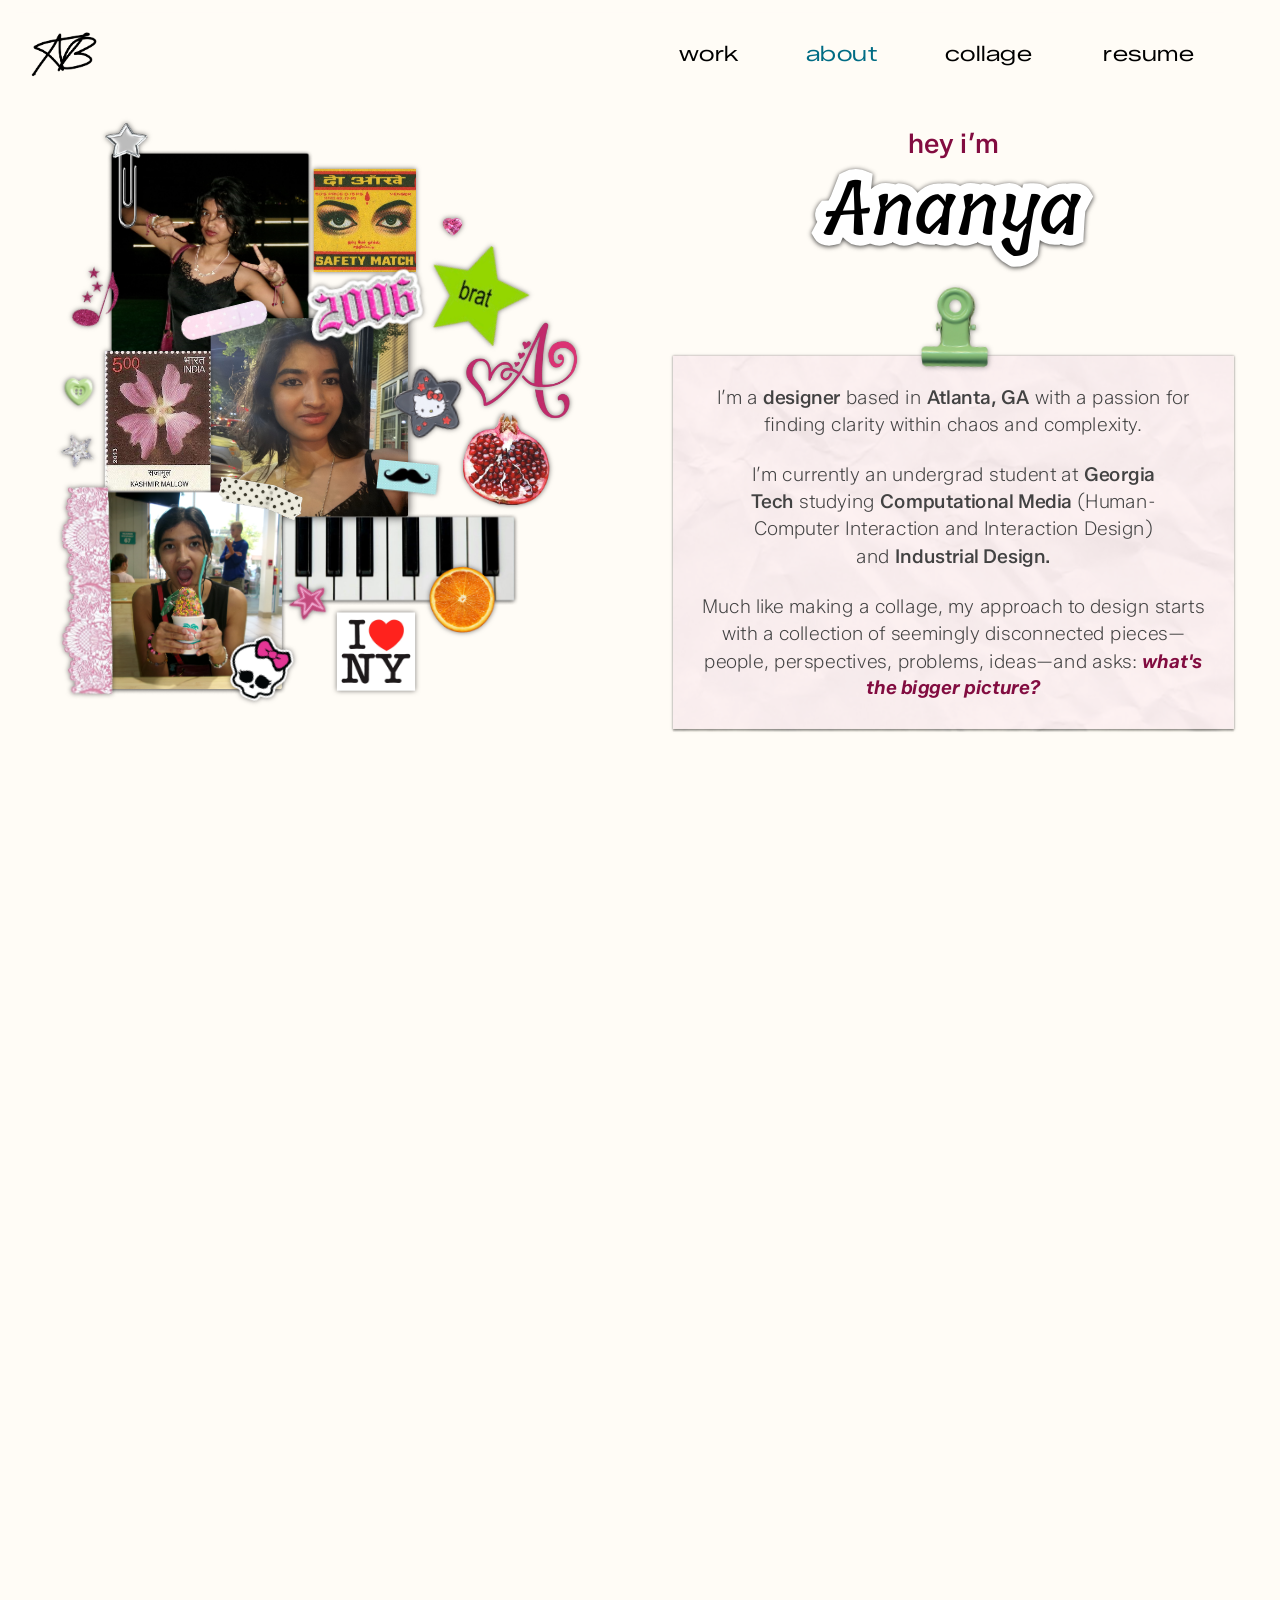
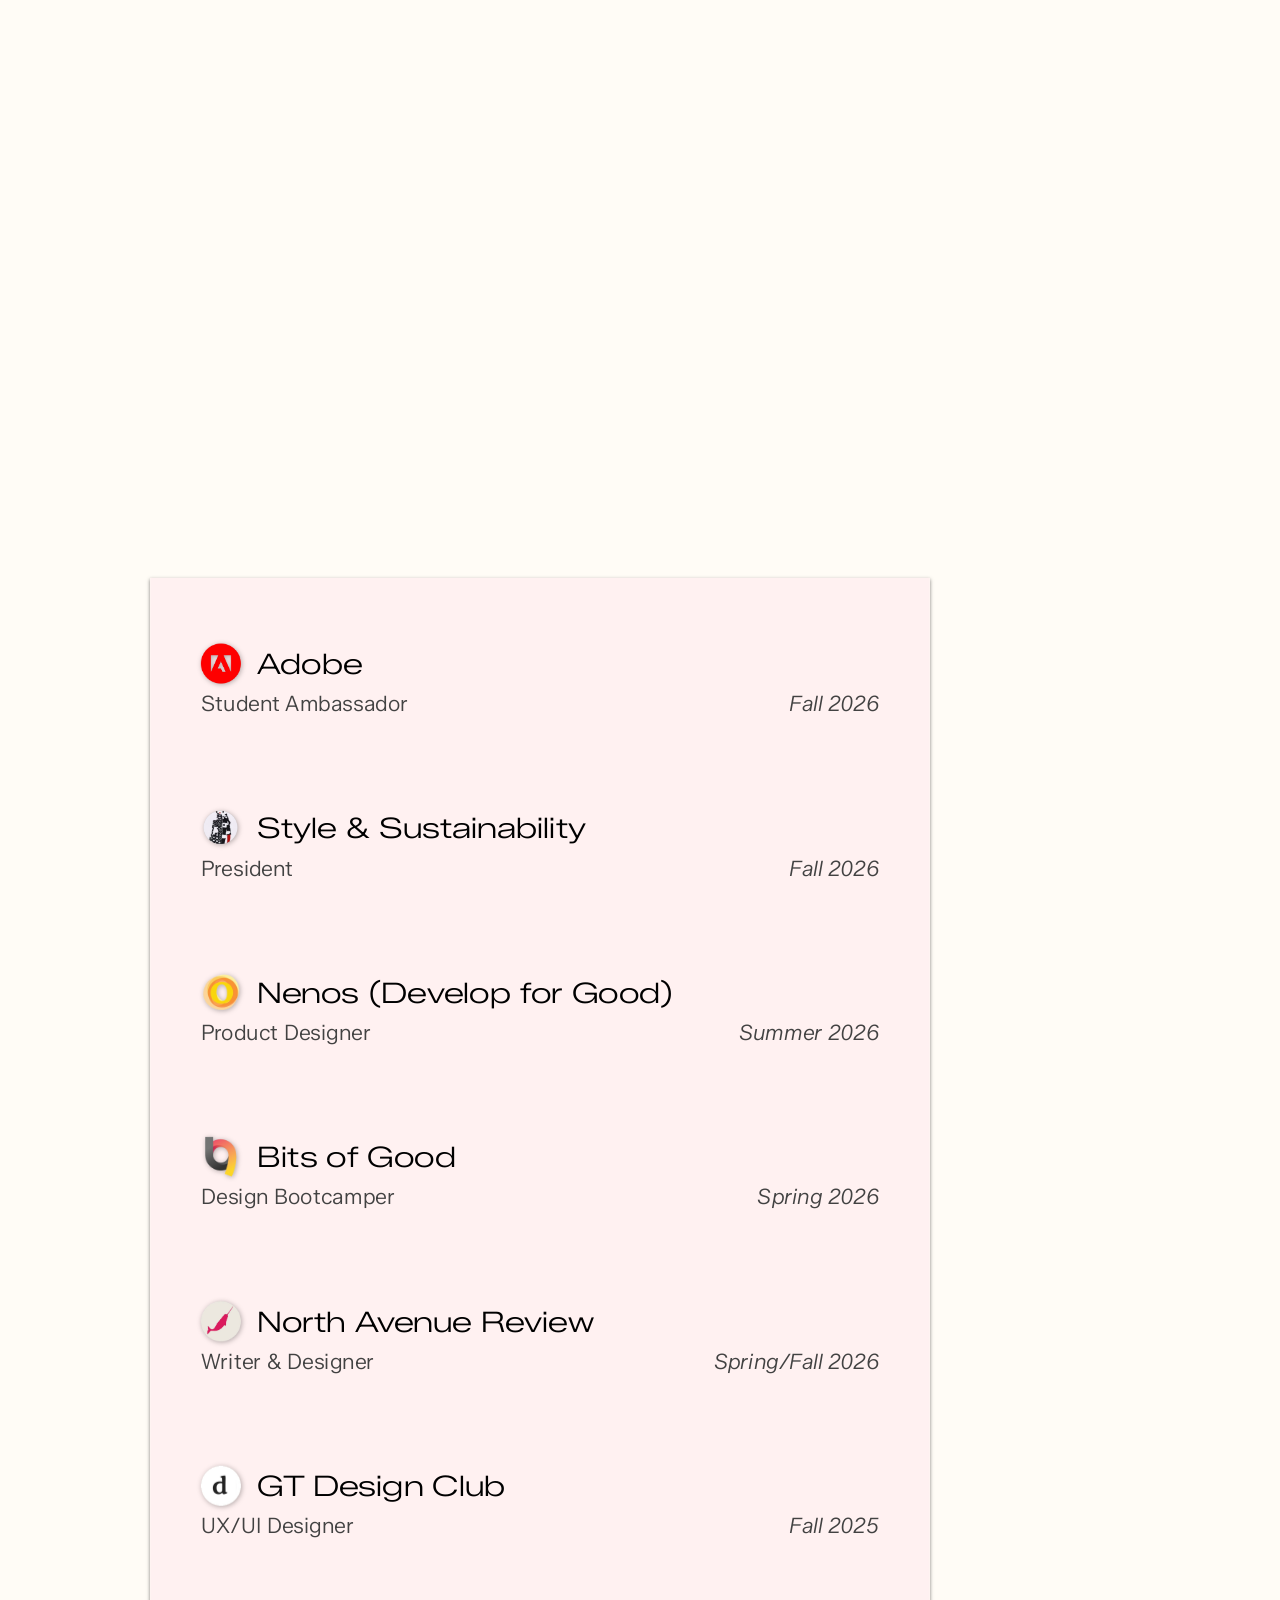
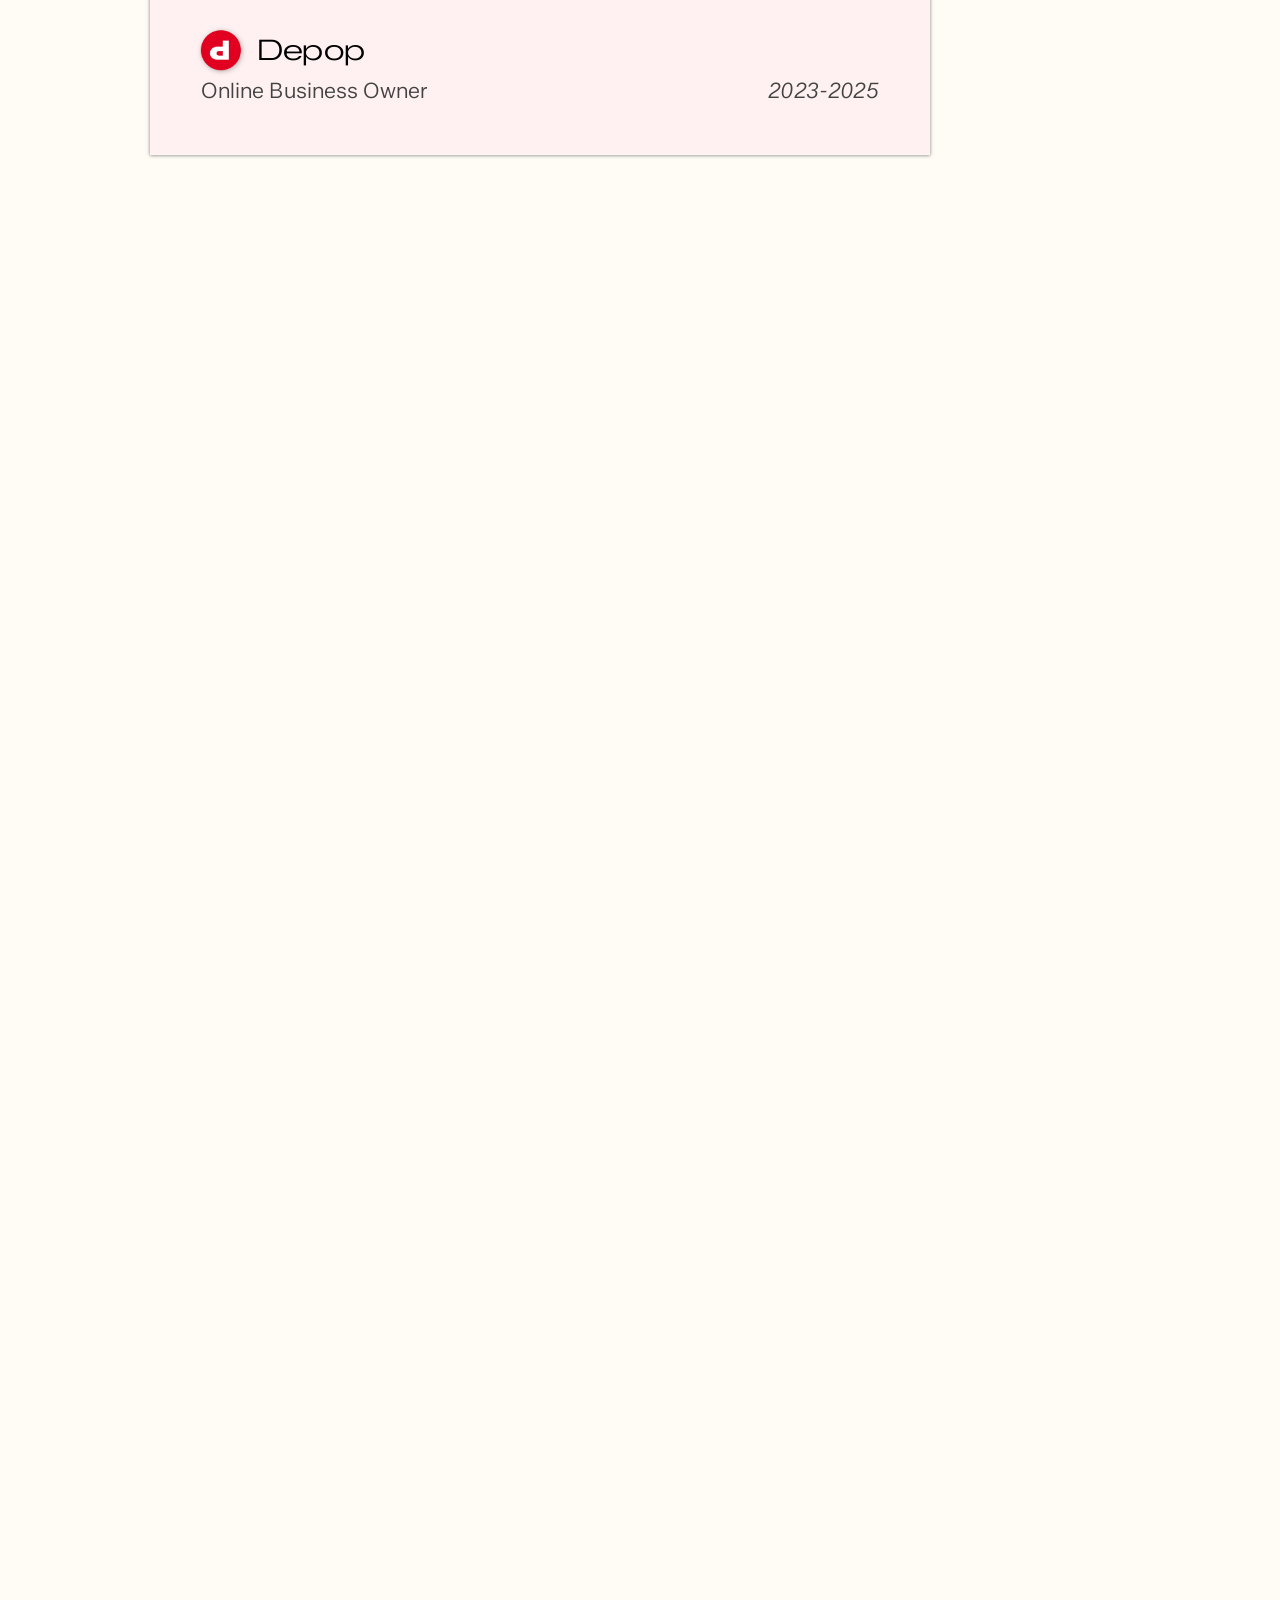
==== commit d1cd4dd6: "made a minor about page fix" ====
--- a/about.html
+++ b/about.html
@@ -39,7 +39,7 @@
       <div class="about-hero-heading"><p class="about-name-label">hey i’m</p><h1 class="about-name"><span class="about-name-peel"><span class="about-name-front">Ananya</span><span class="about-name-back" aria-hidden="true">Ananya</span></span></h1></div>
       <div class="about-hero-note">
         <div class="about-hero-paper"><img src="Assets/crinkled_paper.png" alt=""><div class="desc-card">
-          <p>I’m a <span class="med">UX designer</span> based in <span class="med">Atlanta, GA</span> with a passion for finding clarity within chaos and complexity.</p>
+          <p>I’m a <span class="med">designer</span> based in <span class="med">Atlanta, GA</span> with a passion for finding clarity within chaos and complexity.</p>
           <p class="about-hero-study">I’m currently an undergrad student at <span class="med">Georgia Tech</span> studying <span class="med">Computational Media</span> (Human-Computer Interaction and Interaction Design) and <span class="med">Industrial Design.</span></p>
           <p>Much like making a collage, my approach to design starts with a collection of seemingly disconnected pieces—people, perspectives, problems, ideas—and asks: <span class="accent">what's the bigger picture?</span></p>
         </div></div>
